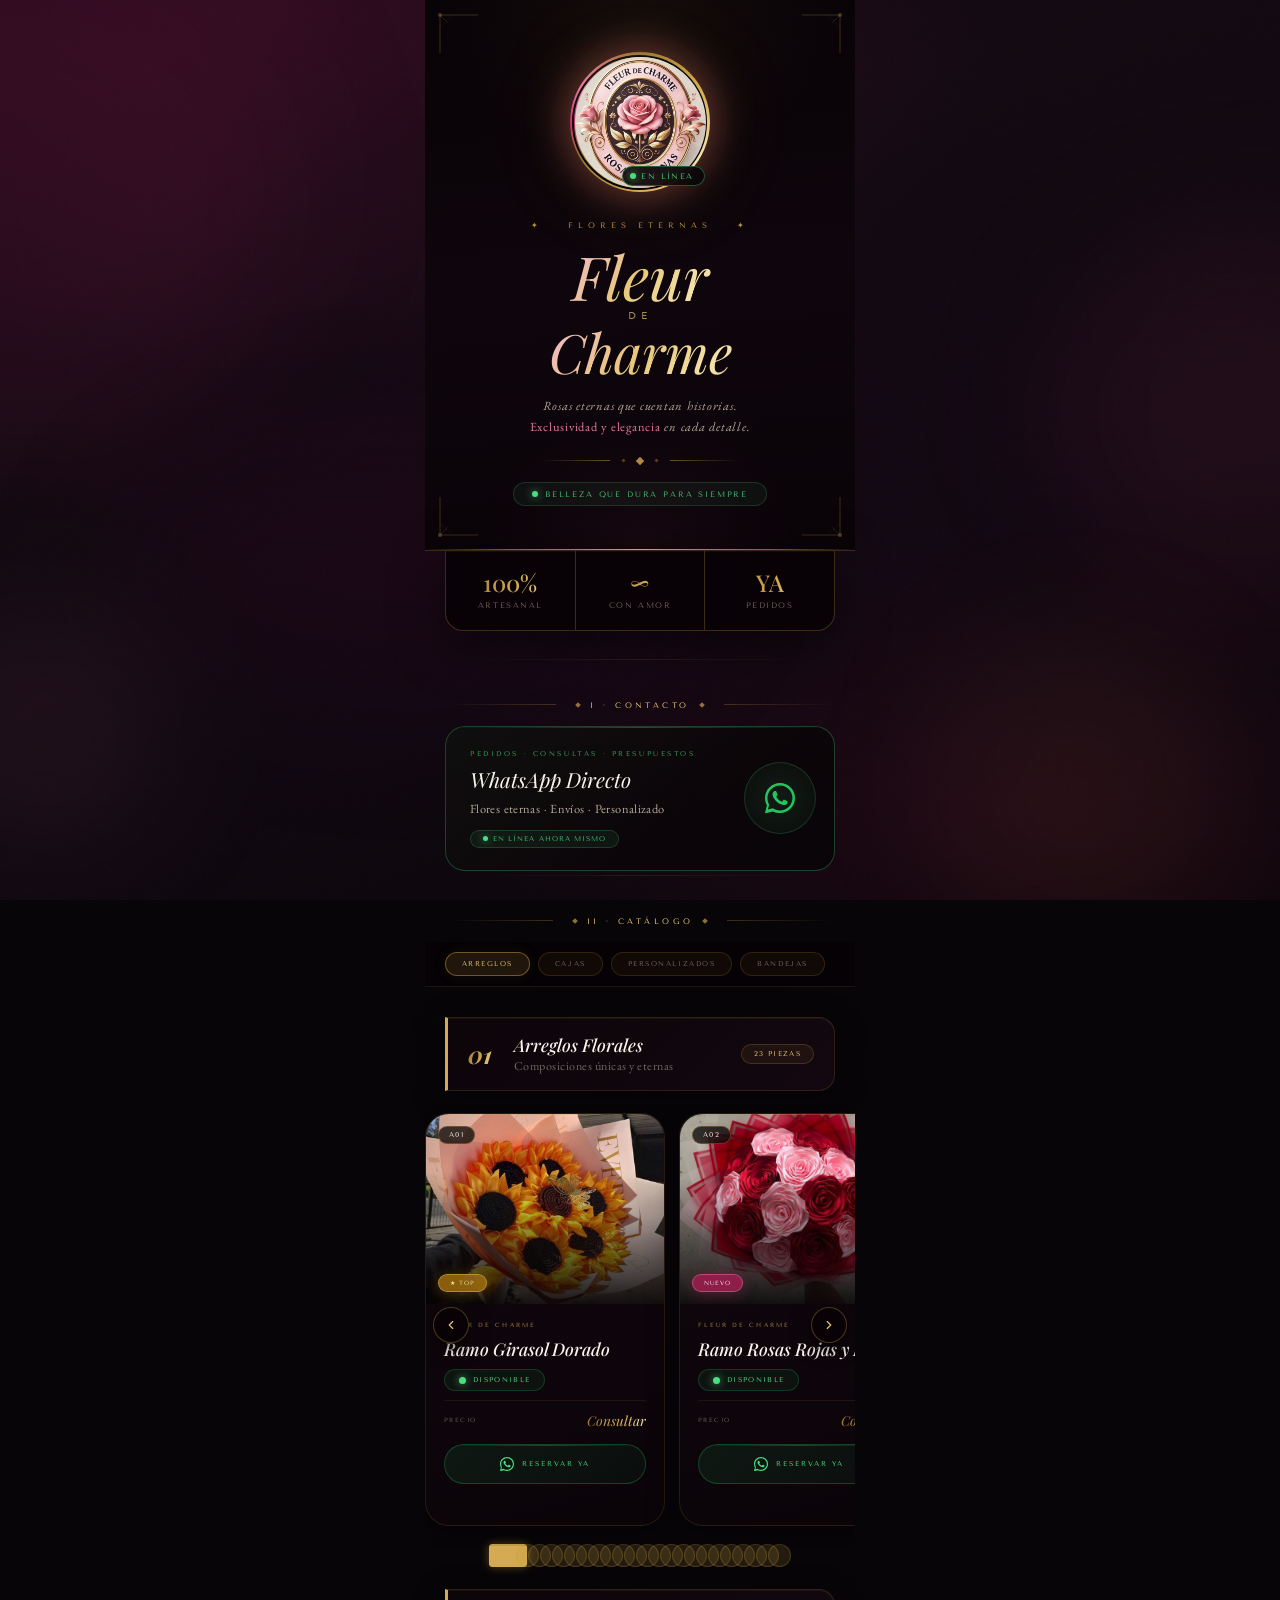
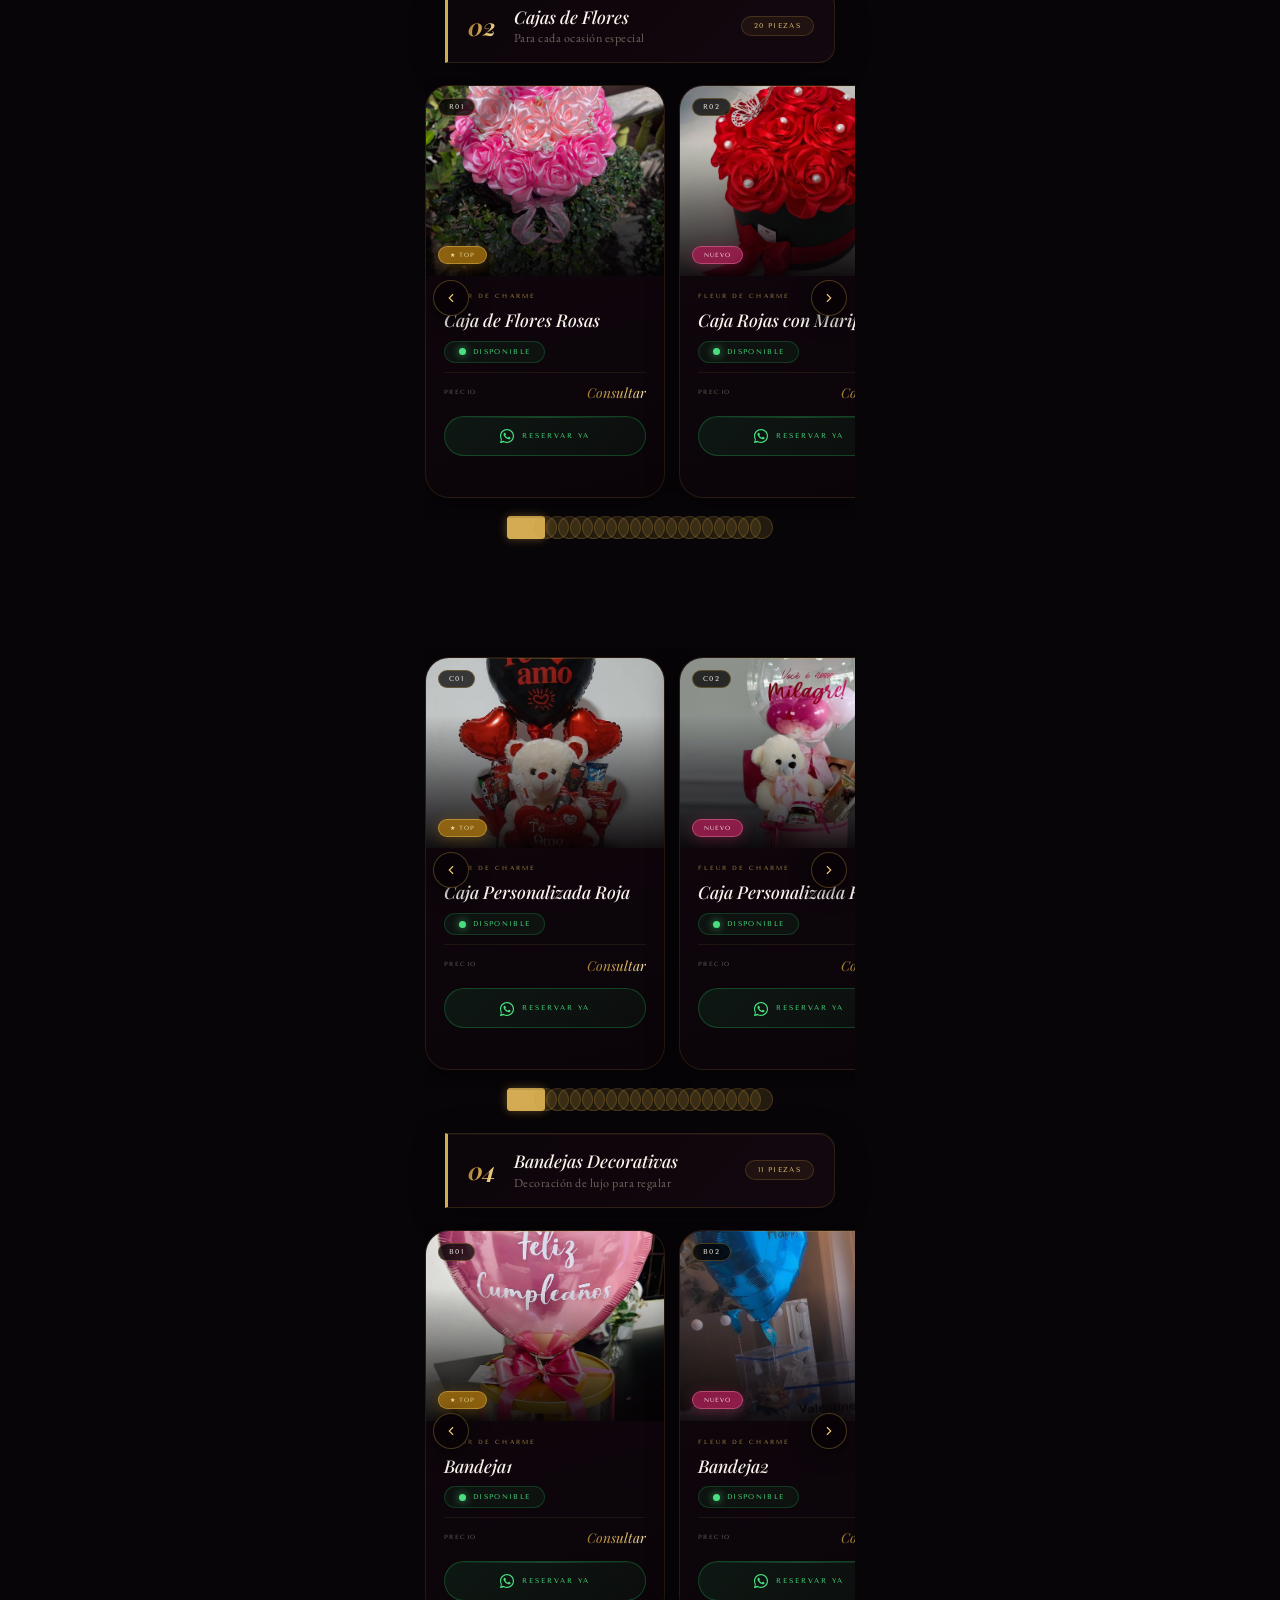
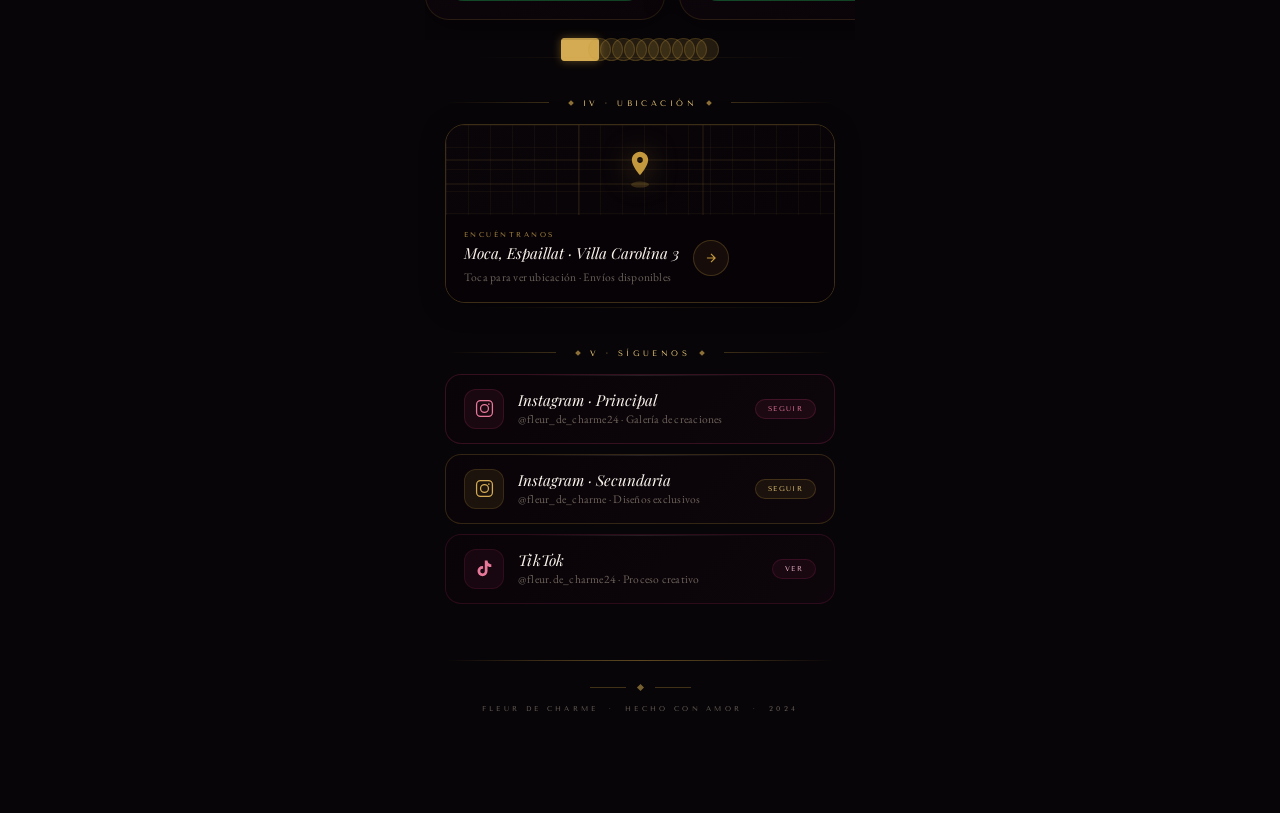
==== index.html @ 939eed81 "Update index.html" ====
<!DOCTYPE html>
<html lang="es">
<head>
<meta charset="UTF-8"/>
<meta name="viewport" content="width=device-width, initial-scale=1.0"/>
<title>Fleur de Charme · Flores Eternas</title>
<meta name="description" content="Flores eternas y preservadas artesanales. Arreglos, cajas, personalizados y bandejas de lujo. Pedidos por WhatsApp · Moca, República Dominicana."/>
<meta property="og:title" content="Fleur de Charme · Flores Eternas"/>
<meta property="og:description" content="Rosas eternas que cuentan historias. Exclusividad y elegancia en cada detalle."/>
<meta property="og:type" content="website"/>
<link href="https://fonts.googleapis.com/css2?family=Playfair+Display:ital,wght@0,400;0,500;0,700;0,900;1,400;1,700&family=Cormorant+Garamond:ital,wght@0,300;0,400;0,500;1,300;1,400&family=Tenor+Sans&family=EB+Garamond:ital,wght@0,400;0,500;1,400&display=swap" rel="stylesheet"/>
<style>
*,*::before,*::after{margin:0;padding:0;box-sizing:border-box}

:root{
  /* Refined luxury palette */
  --noir:       #080508;
  --noir-soft:  #0f0a0e;
  --noir-mid:   #170d15;
  --noir-light: #1e1019;

  --champagne:  #f5e6d0;
  --ivory:      #faf3ec;
  --cream:      #fff8f2;

  --rose-deep:  #8b1a4a;
  --rose-rich:  #b02060;
  --rose-mid:   #c8326e;
  --rose-soft:  #e8789a;
  --rose-pale:  #f2b8cc;
  --rose-blush: #fde8ef;

  --gold-dark:  #9a7630;
  --gold:       #c4993e;
  --gold-mid:   #d4ab52;
  --gold-light: #e8c878;
  --gold-pale:  #f5e2aa;

  /* Gradients */
  --foil: linear-gradient(125deg, #f2b8cc 0%, #e8c878 22%, #f5e2aa 38%, #e8789a 55%, #d4ab52 72%, #f2b8cc 100%);
  --foil-gold: linear-gradient(110deg, #9a7630 0%, #d4ab52 30%, #f5e2aa 50%, #d4ab52 70%, #9a7630 100%);
  --bg-main: radial-gradient(ellipse 100% 70% at 20% 0%, rgba(140,26,74,0.28) 0%, transparent 60%),
             radial-gradient(ellipse 80% 60% at 80% 90%, rgba(100,15,55,0.22) 0%, transparent 55%),
             radial-gradient(ellipse 60% 40% at 50% 50%, rgba(30,8,25,0.4) 0%, transparent 80%),
             linear-gradient(160deg, #0c0610 0%, #130a12 30%, #0f0810 65%, #080508 100%);

  --glass: rgba(12, 6, 10, 0.88);
  --glass-mid: rgba(18, 8, 15, 0.75);
  --glass-light: rgba(255,255,255,0.04);

  --border-rose: rgba(180, 50, 100, 0.20);
  --border-gold: rgba(196, 153, 62, 0.28);
  --border-dim:  rgba(255,255,255,0.06);

  --text-primary: #faf3ec;
  --text-secondary: rgba(245,230,208,0.72);
  --text-dim: rgba(245,230,208,0.42);
  --text-rose: #e8789a;
  --text-gold: #d4ab52;
}

html { scroll-behavior: smooth; height: 100%; background: #080508; }
body {
  background: var(--bg-main);
  background-color: #080508;
  background-attachment: fixed;
  font-family: 'Cormorant Garamond', 'Georgia', serif;
  color: var(--text-primary);
  min-height: 100vh;
  overflow-x: hidden;
  cursor: default;
}

/* ══════════════════════════════════════════
   ATMOSPHERIC BACKGROUND
══════════════════════════════════════════ */

/* Fine grain texture */
.grain {
  position: fixed; inset: 0; z-index: 1; pointer-events: none;
  background-image: url("data:image/svg+xml,%3Csvg viewBox='0 0 256 256' xmlns='http://www.w3.org/2000/svg'%3E%3Cfilter id='n'%3E%3CfeTurbulence type='fractalNoise' baseFrequency='0.9' numOctaves='4' stitchTiles='stitch'/%3E%3C/filter%3E%3Crect width='100%25' height='100%25' filter='url(%23n)'/%3E%3C/svg%3E");
  opacity: .022; mix-blend-mode: overlay;
}

/* Bokeh orbs */
.bokeh-field { position: fixed; inset: 0; z-index: 0; pointer-events: none; overflow: hidden; }
.orb {
  position: absolute; border-radius: 50%;
  filter: blur(70px);
  animation: orbDrift ease-in-out infinite alternate;
}
@keyframes orbDrift {
  from { transform: translate(0,0) scale(1); }
  to { transform: translate(var(--tx), var(--ty)) scale(var(--ts)); }
}

/* Rose petals */
.petal-field { position: fixed; inset: 0; z-index: 0; pointer-events: none; overflow: hidden; }
.petal {
  position: absolute;
  opacity: 0;
  animation: petalRise linear infinite;
}
@keyframes petalRise {
  0%   { opacity: 0; transform: translateY(105vh) rotate(0deg) scale(0.7); }
  8%   { opacity: 0.6; }
  90%  { opacity: 0.3; }
  100% { opacity: 0; transform: translateY(-15vh) rotate(540deg) scale(1.2); }
}

/* ══════════════════════════════════════════
   LAYOUT
══════════════════════════════════════════ */
.page {
  position: relative; z-index: 2;
  max-width: 430px; margin: 0 auto;
  display: flex; flex-direction: column; align-items: center;
  padding-bottom: 100px;
}

/* ══════════════════════════════════════════
   MASTHEAD — Atelier de Luxe
══════════════════════════════════════════ */
.masthead {
  width: 100%;
  background: linear-gradient(175deg,
    rgba(8,3,7,0.98) 0%,
    rgba(14,6,12,0.99) 50%,
    rgba(10,4,9,0.98) 100%);
  backdrop-filter: blur(30px);
  padding: 52px 28px 44px;
  display: flex; flex-direction: column; align-items: center;
  position: relative; overflow: hidden;
  border-bottom: 1px solid var(--border-gold);
}

/* Masthead ambient glow */
.masthead::before {
  content: ''; position: absolute; inset: 0;
  background: radial-gradient(ellipse 80% 50% at 50% 0%, rgba(196,153,62,0.06) 0%, transparent 60%),
              radial-gradient(ellipse 60% 40% at 50% 100%, rgba(180,50,100,0.08) 0%, transparent 60%);
  pointer-events: none;
}

/* Gold line bottom */
.masthead::after {
  content: ''; position: absolute; bottom: 0; left: 0; right: 0; height: 1px;
  background: linear-gradient(90deg, transparent 0%, var(--gold-dark) 20%, var(--gold-light) 50%, var(--gold-dark) 80%, transparent 100%);
}

/* Corner filigree */
.filigree { position: absolute; width: 44px; height: 44px; opacity: 0.55; }
.filigree svg { width: 100%; height: 100%; }
.fi-tl { top: 12px; left: 12px; }
.fi-tr { top: 12px; right: 12px; transform: scaleX(-1); }
.fi-bl { bottom: 12px; left: 12px; transform: scaleY(-1); }
.fi-br { bottom: 12px; right: 12px; transform: scale(-1,-1); }

/* Profile portrait */
.portrait-wrap {
  position: relative; margin-bottom: 28px;
  animation: riseUp 1.4s cubic-bezier(.16,1,.3,1) both;
}
.portrait-halo {
  position: absolute; top: 50%; left: 50%;
  transform: translate(-50%,-50%);
  width: 210px; height: 210px; border-radius: 50%;
  background: radial-gradient(circle, rgba(196,153,62,0.12) 0%, rgba(180,50,100,0.10) 40%, transparent 70%);
  animation: haloBreath 5s ease-in-out infinite;
  pointer-events: none;
}
@keyframes haloBreath {
  0%,100% { opacity: 0.6; transform: translate(-50%,-50%) scale(0.95); }
  50% { opacity: 1; transform: translate(-50%,-50%) scale(1.08); }
}

.portrait-ring {
  width: 140px; height: 140px; border-radius: 50%;
  padding: 2.5px;
  background: conic-gradient(
    #9a7630 0deg, #d4ab52 60deg, #f5e2aa 120deg,
    #d4ab52 180deg, #9a7630 240deg, #c8326e 270deg,
    #e8789a 300deg, #9a7630 360deg
  );
  animation: ringRotate 18s linear infinite;
  box-shadow: 0 0 50px rgba(196,153,62,0.30), 0 0 100px rgba(196,153,62,0.10), 0 0 30px rgba(180,50,100,0.20);
  position: relative;
}
@keyframes ringRotate { to { transform: rotate(360deg); } }

.portrait-img {
  width: 100%; height: 100%; border-radius: 50%;
  object-fit: cover; object-position: center;
  border: 2.5px solid #060305;
  display: block; position: relative; z-index: 2;
}
.portrait-ring::after {
  content: ''; position: absolute; inset: 3px; border-radius: 50%; z-index: 3;
  background: radial-gradient(circle at 28% 25%, rgba(255,255,255,0.10), transparent 55%);
  pointer-events: none;
}

/* Live badge */
.live-badge {
  position: absolute; bottom: 6px; right: 6px;
  display: flex; align-items: center; gap: 5px;
  background: rgba(8,5,7,0.90);
  border: 1px solid rgba(74,222,128,0.35);
  border-radius: 100px; padding: 4px 10px 4px 7px;
  backdrop-filter: blur(8px); z-index: 5;
}
.live-dot {
  width: 6px; height: 6px; border-radius: 50%;
  background: #4ade80;
  box-shadow: 0 0 8px rgba(74,222,128,0.9);
  animation: livePulse 2s ease-in-out infinite;
}
@keyframes livePulse {
  0%,100% { box-shadow: 0 0 0 0 rgba(74,222,128,0.7); }
  50% { box-shadow: 0 0 0 6px rgba(74,222,128,0); }
}
.live-text {
  font-family: 'Tenor Sans', sans-serif;
  font-size: 0.48rem; letter-spacing: 0.18em; text-transform: uppercase;
  color: rgba(74,222,128,0.9); font-weight: 400;
}

/* Brand typography */
.brand-block {
  text-align: center;
  animation: riseUp 1.4s 0.08s cubic-bezier(.16,1,.3,1) both;
}

.brand-eyebrow {
  font-family: 'Tenor Sans', sans-serif;
  font-size: 0.48rem; letter-spacing: 0.65em; text-transform: uppercase;
  color: var(--gold-mid); display: block; margin-bottom: 16px;
  opacity: 0.85;
}

.brand-name {
  font-family: 'Playfair Display', serif;
  font-weight: 400; font-style: italic;
  line-height: 1; display: flex; flex-direction: column; align-items: center; gap: 2px;
}
.brand-f {
  font-size: 3.8rem;
  background: var(--foil);
  -webkit-background-clip: text; -webkit-text-fill-color: transparent;
  background-clip: text; background-size: 250% 100%;
  animation: foilShift 5s ease-in-out infinite;
  padding: 0 6px; display: block;
}
@keyframes foilShift {
  0%,100% { background-position: 0% 50%; }
  50% { background-position: 100% 50%; }
}
.brand-de {
  font-family: 'Tenor Sans', sans-serif;
  font-size: 0.62rem; font-style: normal; letter-spacing: 0.55em;
  text-transform: uppercase; color: var(--gold-light);
  display: block; margin: 2px 0; opacity: 0.7;
}
.brand-c {
  font-size: 3.4rem;
  background: var(--foil);
  -webkit-background-clip: text; -webkit-text-fill-color: transparent;
  background-clip: text; background-size: 250% 100%;
  animation: foilShift 5s 0.6s ease-in-out infinite;
  padding: 0 6px; display: block;
}

.brand-tagline {
  font-family: 'EB Garamond', serif;
  font-size: 0.78rem; font-style: italic; letter-spacing: 0.06em;
  color: var(--text-secondary); margin-top: 16px; display: block;
  line-height: 1.7;
}
.brand-tagline em { color: var(--rose-soft); font-style: normal; }

/* Ornamental rule */
.orn-rule {
  display: flex; align-items: center; gap: 12px;
  width: 200px; margin: 20px auto 0;
  animation: riseUp 1.4s 0.15s cubic-bezier(.16,1,.3,1) both;
}
.orn-line { flex: 1; height: 1px; background: linear-gradient(90deg, transparent, rgba(196,153,62,0.5)); }
.orn-line.r { background: linear-gradient(270deg, transparent, rgba(196,153,62,0.5)); }
.orn-diamond {
  width: 6px; height: 6px;
  background: var(--gold-mid);
  transform: rotate(45deg); flex-shrink: 0; opacity: 0.8;
}
.orn-dot {
  width: 3px; height: 3px;
  background: var(--gold-dark);
  transform: rotate(45deg); flex-shrink: 0; opacity: 0.5;
}

/* Status pill */
.status-pill {
  display: flex; align-items: center; gap: 7px;
  margin-top: 18px;
  background: rgba(74,222,128,0.05);
  border: 1px solid rgba(74,222,128,0.18);
  border-radius: 100px; padding: 6px 18px;
  animation: riseUp 1.4s 0.22s cubic-bezier(.16,1,.3,1) both;
}
.s-dot { width: 6px; height: 6px; background: #4ade80; border-radius: 50%; box-shadow: 0 0 8px rgba(74,222,128,0.8); animation: livePulse 2s ease-in-out infinite; }
.s-txt {
  font-family: 'Tenor Sans', sans-serif;
  font-size: 0.52rem; letter-spacing: 0.22em; text-transform: uppercase;
  color: rgba(74,222,128,0.85); font-weight: 400;
}

/* ══════════════════════════════════════════
   STATS TRIPTYCH
══════════════════════════════════════════ */
.stats-bar {
  width: calc(100% - 40px);
  display: grid; grid-template-columns: 1fr 1px 1fr 1px 1fr;
  margin: 0 auto;
  background: rgba(8,3,7,0.95);
  backdrop-filter: blur(20px);
  border: 1px solid var(--border-gold); border-top: none;
  border-radius: 0 0 18px 18px;
  box-shadow: 0 12px 50px rgba(0,0,0,0.55), inset 0 1px 0 rgba(196,153,62,0.06);
  animation: riseUp 1.2s 0.28s cubic-bezier(.16,1,.3,1) both;
}
.stat-sep { background: var(--border-gold); }
.stat-cell { padding: 20px 8px; text-align: center; }
.stat-val {
  font-family: 'Playfair Display', serif;
  font-size: 1.45rem; font-weight: 500;
  background: var(--foil-gold);
  -webkit-background-clip: text; -webkit-text-fill-color: transparent;
  background-clip: text; background-size: 200%;
  animation: foilShift 6s ease-in-out infinite;
  display: block; line-height: 1;
}
.stat-lbl {
  font-family: 'Tenor Sans', sans-serif;
  font-size: 0.48rem; letter-spacing: 0.20em; text-transform: uppercase;
  color: var(--text-dim); display: block; margin-top: 6px;
}

/* ══════════════════════════════════════════
   SECTION HEADERS
══════════════════════════════════════════ */
.sec-header {
  display: flex; align-items: center; gap: 0;
  width: 100%; margin: 40px 0 16px; padding: 0 20px;
}
.sec-rule { flex: 1; height: 1px; background: linear-gradient(90deg, transparent, var(--border-gold)); }
.sec-rule.r { background: linear-gradient(270deg, transparent, var(--border-gold)); }
.sec-label {
  padding: 0 20px; display: flex; align-items: center; gap: 10px;
}
.sec-roman {
  font-family: 'Tenor Sans', sans-serif;
  font-size: 0.48rem; letter-spacing: 0.45em; text-transform: uppercase;
  color: var(--gold-light); white-space: nowrap;
}
.sec-gem { width: 4px; height: 4px; background: var(--gold-mid); transform: rotate(45deg); opacity: 0.65; }

/* ══════════════════════════════════════════
   WHATSAPP GRAND BUTTON
══════════════════════════════════════════ */
.wa-grand {
  margin: 0 20px; width: calc(100% - 40px);
  display: grid; grid-template-columns: 1fr auto;
  align-items: center;
  background: linear-gradient(140deg, rgba(14,7,11,0.94) 0%, rgba(10,5,8,0.97) 100%);
  border: 1px solid rgba(74,222,128,0.28);
  border-radius: 20px;
  text-decoration: none; color: inherit;
  position: relative; overflow: hidden;
  transition: transform 0.4s cubic-bezier(.16,1,.3,1), box-shadow 0.4s ease;
  cursor: pointer;
}
.wa-grand::before {
  content: ''; position: absolute; inset: 0; border-radius: 20px;
  background: linear-gradient(140deg, rgba(74,222,128,0.04) 0%, transparent 60%);
}
.wa-grand::after {
  content: ''; position: absolute; top: 0; left: 0; right: 0; height: 1px;
  background: linear-gradient(90deg, transparent, rgba(74,222,128,0.3), transparent);
}
.wa-grand:hover {
  transform: translateY(-4px);
  box-shadow: 0 24px 70px rgba(0,0,0,0.65), 0 0 0 1px rgba(74,222,128,0.45), 0 0 50px rgba(74,222,128,0.07);
}
.wa-grand:active { transform: translateY(-1px); }

.wa-text-block { padding: 22px 24px; }
.wa-eyebrow {
  font-family: 'Tenor Sans', sans-serif;
  font-size: 0.46rem; letter-spacing: 0.35em; text-transform: uppercase;
  color: rgba(74,222,128,0.7); display: block; margin-bottom: 7px;
}
.wa-headline {
  font-family: 'Playfair Display', serif;
  font-size: 1.3rem; font-weight: 400; font-style: italic;
  color: var(--ivory); display: block; margin-bottom: 5px;
}
.wa-copy {
  font-family: 'EB Garamond', serif;
  font-size: 0.78rem; color: var(--text-secondary); letter-spacing: 0.03em;
}
.wa-online {
  display: inline-flex; align-items: center; gap: 5px;
  margin-top: 12px;
  background: rgba(74,222,128,0.07);
  border: 1px solid rgba(74,222,128,0.20);
  border-radius: 100px; padding: 4px 12px;
}
.wa-online-txt {
  font-family: 'Tenor Sans', sans-serif;
  font-size: 0.44rem; letter-spacing: 0.15em; text-transform: uppercase;
  color: rgba(74,222,128,0.85);
}

.wa-icon-block {
  width: 72px; height: 72px; flex-shrink: 0;
  display: flex; align-items: center; justify-content: center;
  margin-right: 18px;
  background: radial-gradient(circle, rgba(74,222,128,0.10), rgba(34,197,94,0.04));
  border: 1px solid rgba(74,222,128,0.18);
  border-radius: 50%;
  transition: transform 0.35s ease;
}
.wa-grand:hover .wa-icon-block { transform: scale(1.08) rotate(-5deg); }
.wa-icon-block svg { width: 30px; height: 30px; }

/* ══════════════════════════════════════════
   CATALOG CAROUSELS — PREMIUM UPGRADE
══════════════════════════════════════════ */
.cat-group-header {
  display: flex; align-items: center; gap: 14px;
  width: calc(100% - 40px); margin: 30px 20px 14px;
  padding: 16px 20px;
  background: linear-gradient(135deg, rgba(12,5,10,0.97) 0%, rgba(20,8,16,0.94) 100%);
  backdrop-filter: blur(20px);
  border: 1px solid rgba(196,153,62,0.18);
  border-left: 3px solid var(--gold-mid);
  border-radius: 0 16px 16px 0;
  box-shadow: 0 8px 32px rgba(0,0,0,0.45), inset 0 1px 0 rgba(196,153,62,0.08);
}
.cat-group-num {
  font-family: 'Playfair Display', serif;
  font-size: 1.5rem; font-weight: 700; font-style: italic;
  background: var(--foil-gold);
  -webkit-background-clip: text; -webkit-text-fill-color: transparent;
  background-clip: text; background-size: 200%;
  animation: foilShift 6s ease-in-out infinite;
  line-height: 1; flex-shrink: 0; min-width: 32px;
}
.cat-group-info { flex: 1; display: flex; flex-direction: column; gap: 3px; }
.cat-group-title {
  font-family: 'Playfair Display', serif;
  font-size: 1.1rem; font-weight: 500; font-style: italic;
  color: var(--ivory); line-height: 1.2;
}
.cat-group-sub {
  font-family: 'EB Garamond', serif;
  font-size: 0.76rem; color: var(--text-dim); letter-spacing: 0.04em;
}
.cat-group-count {
  font-family: 'Tenor Sans', sans-serif; font-size: 0.42rem;
  letter-spacing: 0.20em; text-transform: uppercase;
  color: var(--gold-light);
  background: rgba(196,153,62,0.08);
  border: 1px solid rgba(196,153,62,0.22);
  padding: 5px 12px; border-radius: 100px; white-space: nowrap; flex-shrink: 0;
}

/* Carousel wrapper with arrow nav */
.cat-carousel-wrap { width: 100%; overflow: hidden; position: relative; }
.cat-arrow {
  position: absolute; top: 50%; transform: translateY(-50%);
  z-index: 10; width: 36px; height: 36px; border-radius: 50%;
  background: rgba(8,3,7,0.90); border: 1px solid rgba(196,153,62,0.35);
  display: flex; align-items: center; justify-content: center;
  cursor: pointer; transition: all 0.3s ease;
  box-shadow: 0 4px 20px rgba(0,0,0,0.7);
  backdrop-filter: blur(12px);
}
.cat-arrow:hover {
  background: rgba(196,153,62,0.18);
  border-color: rgba(196,153,62,0.70);
  box-shadow: 0 0 20px rgba(196,153,62,0.15);
}
.cat-arrow svg { width: 14px; height: 14px; stroke: var(--gold-light); }
.cat-arrow-l { left: 8px; }
.cat-arrow-r { right: 8px; }

.cat-track {
  display: flex; gap: 14px;
  padding: 8px 20px 20px;
  overflow-x: auto; scroll-snap-type: x mandatory;
  scrollbar-width: none; -webkit-overflow-scrolling: touch;
}
.cat-track::-webkit-scrollbar { display: none; }

/* ─── Premium Product Card ─── */
.cat-card {
  flex-shrink: 0; width: 240px;
  scroll-snap-align: start;
  border-radius: 24px; overflow: hidden;
  position: relative;
  background: linear-gradient(165deg, rgba(18,7,14,0.98) 0%, rgba(10,4,9,1) 100%);
  backdrop-filter: blur(28px);
  border: 1px solid rgba(196,153,62,0.14);
  display: flex; flex-direction: column;
  transition: transform 0.5s cubic-bezier(.16,1,.3,1), box-shadow 0.5s ease, border-color 0.4s ease;
  cursor: pointer;
  box-shadow: 0 6px 30px rgba(0,0,0,0.55), inset 0 1px 0 rgba(255,255,255,0.03);
}
.cat-card:hover {
  transform: translateY(-12px) scale(1.02);
  border-color: rgba(196,153,62,0.50);
  box-shadow: 0 40px 90px rgba(0,0,0,0.75), 0 0 0 1px rgba(196,153,62,0.40), 0 0 60px rgba(196,153,62,0.07);
}
/* Top shimmer line on card */
.cat-card::before {
  content: ''; position: absolute; top: 0; left: 15%; right: 15%; height: 1px;
  background: linear-gradient(90deg, transparent, rgba(196,153,62,0.35), transparent);
  z-index: 2;
}

.cat-img-wrap { position: relative; aspect-ratio: 4/3.2; overflow: hidden; background: #080307; }
.cat-img {
  width: 100%; height: 100%;
  background-size: cover; background-position: center;
  transition: transform 0.75s cubic-bezier(.16,1,.3,1);
}
.cat-card:hover .cat-img { transform: scale(1.10); }

/* Image overlay — richer gradient */
.cat-img-wrap::after {
  content: ''; position: absolute; inset: 0;
  background: linear-gradient(180deg, 
    transparent 30%, 
    rgba(5,2,4,0.50) 65%, 
    rgba(5,2,4,0.92) 100%);
  pointer-events: none;
}

.cat-num {
  position: absolute; top: 12px; left: 12px;
  font-family: 'Tenor Sans', sans-serif; font-size: 0.44rem;
  letter-spacing: 0.20em; color: var(--ivory);
  background: rgba(0,0,0,0.72); border: 1px solid rgba(196,153,62,0.35);
  padding: 4px 10px; border-radius: 100px; backdrop-filter: blur(10px); z-index: 2;
}

.cat-zoom {
  position: absolute; top: 12px; right: 12px;
  width: 32px; height: 32px; border-radius: 50%;
  background: rgba(0,0,0,0.60); border: 1px solid rgba(255,255,255,0.12);
  display: flex; align-items: center; justify-content: center;
  opacity: 0; transform: scale(0.75);
  transition: opacity 0.3s, transform 0.3s; backdrop-filter: blur(8px); z-index: 2;
}
.cat-card:hover .cat-zoom { opacity: 1; transform: scale(1); }
.cat-zoom svg { width: 14px; height: 14px; }

/* Premium badge — now at top left of body */
.cat-badge {
  position: absolute; bottom: 12px; left: 12px;
  font-family: 'Tenor Sans', sans-serif; font-size: 0.38rem;
  letter-spacing: 0.15em; text-transform: uppercase;
  padding: 4px 11px; border-radius: 100px; backdrop-filter: blur(10px); z-index: 3;
}
.cat-badge.top {
  background: rgba(160,110,15,0.85); border: 1px solid rgba(230,185,90,0.50);
  color: #f5e2aa; box-shadow: 0 2px 14px rgba(160,110,15,0.45);
}
.cat-badge.nuevo {
  background: rgba(160,30,80,0.85); border: 1px solid rgba(230,120,155,0.50);
  color: #fde8ef; box-shadow: 0 2px 14px rgba(160,30,80,0.45);
}

/* Card body */
.cat-body { padding: 16px 18px 18px; display: flex; flex-direction: column; gap: 9px; flex: 1; }
.cat-brand {
  font-family: 'Tenor Sans', sans-serif; font-size: 0.40rem;
  letter-spacing: 0.32em; text-transform: uppercase; color: var(--gold-mid); opacity: 0.80;
}
.cat-title {
  font-family: 'Playfair Display', serif;
  font-size: 1.1rem; font-weight: 500; font-style: italic;
  color: var(--ivory); line-height: 1.3;
}
.cat-desc {
  font-family: 'EB Garamond', serif;
  font-size: 0.80rem; color: var(--text-secondary); line-height: 1.65; flex: 1;
  display: none;
}

/* Availability badge */
.cat-avail {
  display: inline-flex; align-items: center; gap: 7px;
  padding: 6px 14px; border-radius: 100px;
  background: rgba(34,197,94,0.07);
  border: 1px solid rgba(34,197,94,0.22);
  width: fit-content;
}
.cat-avail-dot {
  width: 7px; height: 7px; border-radius: 50%;
  background: #4ade80;
  box-shadow: 0 0 8px rgba(74,222,128,0.8);
  animation: pulse-dot 2s ease-in-out infinite;
  flex-shrink: 0;
}
@keyframes pulse-dot {
  0%, 100% { opacity: 1; box-shadow: 0 0 8px rgba(74,222,128,0.8); }
  50%       { opacity: 0.6; box-shadow: 0 0 16px rgba(74,222,128,0.4); }
}
.cat-avail-txt {
  font-family: 'Tenor Sans', sans-serif;
  font-size: 0.42rem; letter-spacing: 0.20em; text-transform: uppercase;
  color: #4ade80;
}

/* Price row — new premium element */
.cat-price-row {
  display: flex; align-items: center; gap: 8px;
  padding: 10px 0 4px;
  border-top: 1px solid rgba(196,153,62,0.10);
}
.cat-price-label {
  font-family: 'Tenor Sans', sans-serif;
  font-size: 0.40rem; letter-spacing: 0.22em; text-transform: uppercase;
  color: var(--text-dim); flex: 1;
}
.cat-price-consult {
  font-family: 'Playfair Display', serif;
  font-size: 0.85rem; font-style: italic;
  background: var(--foil-gold);
  -webkit-background-clip: text; -webkit-text-fill-color: transparent;
  background-clip: text; background-size: 200%;
  animation: foilShift 5s ease-in-out infinite;
}

/* Reserve button — more premium */
.cat-reserve {
  display: flex; align-items: center; justify-content: center; gap: 8px;
  padding: 12px 0; border-radius: 100px;
  background: linear-gradient(135deg, rgba(34,197,94,0.10), rgba(34,197,94,0.05));
  border: 1px solid rgba(34,197,94,0.28);
  color: #4ade80;
  font-family: 'Tenor Sans', sans-serif; font-size: 0.44rem;
  letter-spacing: 0.28em; text-transform: uppercase;
  text-decoration: none; transition: all 0.35s ease; cursor: pointer; margin-top: 2px;
  position: relative; overflow: hidden;
}
.cat-reserve::before {
  content: ''; position: absolute; top: 0; left: 0; right: 0; height: 1px;
  background: linear-gradient(90deg, transparent, rgba(74,222,128,0.25), transparent);
}
.cat-reserve:hover {
  background: linear-gradient(135deg, rgba(34,197,94,0.22), rgba(34,197,94,0.12));
  border-color: rgba(34,197,94,0.60);
  box-shadow: 0 0 24px rgba(34,197,94,0.14), 0 4px 16px rgba(0,0,0,0.4);
  transform: translateY(-1px);
}
.cat-reserve svg { width: 14px; height: 14px; flex-shrink: 0; }

/* Dots */
.cat-dots {
  display: flex; gap: 5px; justify-content: center;
  margin-top: 6px; padding: 0 20px; flex-wrap: wrap;
}
.cat-dot {
  width: 5px; height: 5px; border-radius: 50%;
  background: rgba(196,153,62,0.15); border: 1px solid rgba(196,153,62,0.22);
  transition: all 0.35s ease; cursor: pointer; flex-shrink: 0;
  /* larger touch target */
  padding: 8px; margin: -8px;
  box-sizing: content-box;
}
.cat-dot.active {
  background: var(--gold-mid); border-color: var(--gold-mid);
  width: 20px; border-radius: 3px;
  box-shadow: 0 0 10px rgba(196,153,62,0.45);
}

/* ══════════════════════════════════════════
   SOCIAL BUTTONS — Refined capsule style
══════════════════════════════════════════ */
.social-list {
  display: flex; flex-direction: column; gap: 10px;
  margin: 0 20px; width: calc(100% - 40px);
}

.soc-btn {
  display: grid; grid-template-columns: auto 1fr auto;
  align-items: center; gap: 14px; padding: 14px 18px;
  border-radius: 16px;
  text-decoration: none; color: inherit; position: relative; overflow: hidden;
  transition: transform 0.35s cubic-bezier(.16,1,.3,1), box-shadow 0.35s ease;
  cursor: pointer;
  background: linear-gradient(135deg, rgba(10,4,8,0.92) 0%, rgba(14,6,11,0.88) 100%);
  backdrop-filter: blur(18px);
}
/* Top shimmer line */
.soc-btn::after {
  content: ''; position: absolute; top: 0; left: 20%; right: 20%; height: 1px;
  background: linear-gradient(90deg, transparent, rgba(255,255,255,0.10), transparent);
  transition: opacity 0.3s;
}
.soc-btn:hover { transform: translateX(5px) translateY(-2px); }
.soc-btn:active { transform: translateX(2px); }

/* Per-platform borders */
.soc-ig  { border: 1px solid rgba(180,50,100,0.25); }
.soc-ig:hover { box-shadow: 0 16px 55px rgba(0,0,0,0.65), 0 0 0 1px rgba(180,50,100,0.50), -5px 0 30px rgba(180,50,100,0.08); }
.soc-ig2 { border: 1px solid rgba(196,153,62,0.22); }
.soc-ig2:hover { box-shadow: 0 16px 55px rgba(0,0,0,0.65), 0 0 0 1px rgba(196,153,62,0.45), -5px 0 30px rgba(196,153,62,0.07); }
.soc-tk  { border: 1px solid rgba(160,40,90,0.22); }
.soc-tk:hover { box-shadow: 0 16px 55px rgba(0,0,0,0.65), 0 0 0 1px rgba(160,40,90,0.45), -5px 0 30px rgba(160,40,90,0.08); }

/* Left accent bar */
.soc-btn::before {
  content: ''; position: absolute; left: 0; top: 12px; bottom: 12px; width: 2px;
  border-radius: 0 2px 2px 0; transition: opacity 0.3s; opacity: 0;
}
.soc-btn:hover::before { opacity: 1; }
.soc-ig::before  { background: linear-gradient(180deg, #c8326e, #e8789a); }
.soc-ig2::before { background: linear-gradient(180deg, #c4993e, #e8c878); }
.soc-tk::before  { background: linear-gradient(180deg, #8b1a4a, #e8789a); }

.soc-icon {
  width: 40px; height: 40px; border-radius: 12px;
  display: flex; align-items: center; justify-content: center;
  background: rgba(255,255,255,0.05); border: 1px solid rgba(255,255,255,0.08);
  transition: transform 0.35s ease; flex-shrink: 0;
}
.soc-ig  .soc-icon { background: rgba(180,50,100,0.10); border-color: rgba(180,50,100,0.20); }
.soc-ig2 .soc-icon { background: rgba(196,153,62,0.10); border-color: rgba(196,153,62,0.18); }
.soc-tk  .soc-icon { background: rgba(160,40,90,0.10); border-color: rgba(160,40,90,0.18); }
.soc-btn:hover .soc-icon { transform: scale(1.08) rotate(-6deg); }
.soc-icon svg { width: 19px; height: 19px; }

.soc-info { overflow: hidden; }
.soc-name {
  font-family: 'Playfair Display', serif;
  font-size: 0.95rem; font-weight: 400; font-style: italic;
  color: var(--ivory); display: block; line-height: 1.2;
}
.soc-handle {
  font-family: 'EB Garamond', serif;
  font-size: 0.72rem; color: var(--text-dim); display: block; margin-top: 2px; letter-spacing: 0.02em;
}

.soc-pill {
  font-family: 'Tenor Sans', sans-serif; font-size: 0.42rem;
  letter-spacing: 0.20em; text-transform: uppercase;
  padding: 5px 12px; border-radius: 100px; white-space: nowrap; flex-shrink: 0;
  transition: transform 0.3s ease;
}
.soc-btn:hover .soc-pill { transform: translateX(-2px); }
.soc-ig  .soc-pill { color: var(--rose-soft); background: rgba(180,50,100,0.10); border: 1px solid rgba(180,50,100,0.24); }
.soc-ig2 .soc-pill { color: var(--gold-light); background: rgba(196,153,62,0.09); border: 1px solid rgba(196,153,62,0.23); }
.soc-tk  .soc-pill { color: var(--rose-pale); background: rgba(160,40,90,0.10); border: 1px solid rgba(160,40,90,0.22); }

/* ══════════════════════════════════════════
   LOCATION CARD
══════════════════════════════════════════ */
.loc-wrap { width: calc(100% - 40px); margin: 0 20px; }
.loc-card {
  display: flex; flex-direction: column;
  border-radius: 20px; overflow: hidden;
  text-decoration: none; color: inherit;
  border: 1px solid var(--border-gold);
  transition: transform 0.4s cubic-bezier(.16,1,.3,1), box-shadow 0.4s ease;
  cursor: pointer; backdrop-filter: blur(14px);
  box-shadow: 0 4px 24px rgba(0,0,0,0.40);
}
.loc-card:hover {
  transform: translateY(-4px);
  box-shadow: 0 20px 60px rgba(0,0,0,0.70), 0 0 0 1px rgba(196,153,62,0.40);
}

.loc-map-area {
  height: 90px;
  background: linear-gradient(145deg, rgba(10,5,9,0.97), rgba(7,3,7,0.99));
  position: relative; overflow: hidden;
}
.loc-grid {
  position: absolute; inset: 0;
  background-image:
    linear-gradient(rgba(196,153,62,0.055) 1px, transparent 1px),
    linear-gradient(90deg, rgba(196,153,62,0.055) 1px, transparent 1px);
  background-size: 22px 22px;
}
.loc-road { position: absolute; background: rgba(196,153,62,0.08); }
.loc-road-h { left: 0; right: 0; height: 2px; }
.loc-road-v { top: 0; bottom: 0; width: 2px; }
.loc-pin { position: absolute; top: 50%; left: 50%; transform: translate(-50%,-62%); }
.loc-pin-icon {
  position: relative; z-index: 2;
  filter: drop-shadow(0 4px 14px rgba(196,153,62,0.50));
  animation: pinBounce 3s ease-in-out infinite;
}
.loc-pin-icon svg { width: 28px; height: 28px; }
@keyframes pinBounce { 0%,100% { transform: translateY(0); } 50% { transform: translateY(-6px); } }
.loc-pin-shadow {
  position: absolute; bottom: -5px; left: 50%; transform: translateX(-50%);
  width: 18px; height: 6px; border-radius: 50%;
  background: rgba(196,153,62,0.22);
  animation: pinShadow 3s ease-in-out infinite;
}
@keyframes pinShadow { 0%,100% { transform: translateX(-50%) scale(1); opacity: 0.5; } 50% { transform: translateX(-50%) scale(0.65); opacity: 0.2; } }

.loc-info {
  display: flex; align-items: center; gap: 14px; padding: 16px 18px;
  background: rgba(8,3,7,0.96);
}
.loc-eyebrow {
  font-family: 'Tenor Sans', sans-serif; font-size: 0.44rem;
  letter-spacing: 0.35em; text-transform: uppercase; color: var(--gold-mid);
  display: block; margin-bottom: 4px; opacity: 0.85;
}
.loc-address {
  font-family: 'Playfair Display', serif;
  font-size: 0.95rem; font-weight: 400; font-style: italic;
  color: var(--ivory); display: block; margin-bottom: 3px;
}
.loc-sub {
  font-family: 'EB Garamond', serif;
  font-size: 0.72rem; color: var(--text-dim); letter-spacing: 0.02em;
}
.loc-arr {
  width: 36px; height: 36px; border-radius: 50%; flex-shrink: 0;
  background: rgba(196,153,62,0.08); border: 1px solid rgba(196,153,62,0.25);
  display: flex; align-items: center; justify-content: center;
  transition: background 0.3s, transform 0.3s;
}
.loc-card:hover .loc-arr { background: rgba(196,153,62,0.18); transform: translateX(3px); }
.loc-arr svg { width: 14px; height: 14px; }

/* ══════════════════════════════════════════
   LIGHTBOX — PREMIUM UPGRADE
══════════════════════════════════════════ */
.lightbox {
  position: fixed; inset: 0; z-index: 999;
  background: rgba(4,1,3,0.97); backdrop-filter: blur(32px);
  display: flex; align-items: center; justify-content: center;
  opacity: 0; pointer-events: none; transition: opacity 0.4s ease;
  padding: 20px; flex-direction: column; gap: 18px;
}
.lightbox.open { opacity: 1; pointer-events: all; }

/* Image container */
.lb-img-container {
  position: relative; display: flex; align-items: center; justify-content: center;
  width: 100%; max-width: 420px;
}
.lightbox img {
  max-width: 100%; max-height: 60vh; border-radius: 20px;
  border: 1px solid rgba(196,153,62,0.30);
  box-shadow: 0 0 120px rgba(0,0,0,0.95), 0 0 60px rgba(196,153,62,0.05);
  transform: scale(0.88); transition: transform 0.45s cubic-bezier(.16,1,.3,1);
  object-fit: contain;
}
.lightbox.open img { transform: scale(1); }

/* Lightbox nav arrows */
.lb-arrow {
  position: absolute; top: 50%; transform: translateY(-50%);
  width: 40px; height: 40px; border-radius: 50%;
  background: rgba(8,3,7,0.88); border: 1px solid rgba(196,153,62,0.35);
  display: flex; align-items: center; justify-content: center;
  cursor: pointer; transition: all 0.3s ease;
  box-shadow: 0 4px 24px rgba(0,0,0,0.8);
  backdrop-filter: blur(12px); z-index: 5;
}
.lb-arrow:hover {
  background: rgba(196,153,62,0.18);
  border-color: rgba(196,153,62,0.75);
  box-shadow: 0 0 24px rgba(196,153,62,0.18);
}
.lb-arrow svg { width: 14px; height: 14px; stroke: var(--gold-light); }
.lb-arr-l { left: -18px; }
.lb-arr-r { right: -18px; }

.lb-close {
  position: absolute; top: 20px; right: 20px;
  width: 40px; height: 40px; border-radius: 50%;
  background: rgba(255,255,255,0.05); border: 1px solid rgba(255,255,255,0.12);
  display: flex; align-items: center; justify-content: center;
  cursor: pointer; transition: all 0.25s ease;
  backdrop-filter: blur(8px);
}
.lb-close:hover { background: rgba(255,255,255,0.13); transform: rotate(90deg); }
.lb-close svg { width: 15px; height: 15px; }

/* Counter */
.lb-counter {
  font-family: 'Tenor Sans', sans-serif; font-size: 0.44rem;
  letter-spacing: 0.28em; color: var(--text-dim); text-transform: uppercase;
}

.lb-info { text-align: center; max-width: 340px; }
.lb-title {
  font-family: 'Playfair Display', serif;
  font-size: 1.15rem; font-style: italic; color: var(--ivory);
  display: block; margin-bottom: 6px; line-height: 1.3;
}
.lb-desc { 
  font-family: 'EB Garamond', serif; font-size: 0.82rem; 
  color: var(--text-secondary); line-height: 1.6;
}
.lb-reserve {
  display: inline-flex; align-items: center; gap: 8px;
  padding: 13px 32px; border-radius: 100px;
  background: linear-gradient(135deg, rgba(34,197,94,0.12), rgba(34,197,94,0.06));
  border: 1px solid rgba(34,197,94,0.30); color: #4ade80;
  font-family: 'Tenor Sans', sans-serif; font-size: 0.48rem;
  letter-spacing: 0.28em; text-transform: uppercase; text-decoration: none;
  transition: all 0.35s ease; margin-top: 6px; position: relative; overflow: hidden;
}
.lb-reserve::before {
  content: ''; position: absolute; top: 0; left: 0; right: 0; height: 1px;
  background: linear-gradient(90deg, transparent, rgba(74,222,128,0.28), transparent);
}
.lb-reserve:hover {
  background: linear-gradient(135deg, rgba(34,197,94,0.22), rgba(34,197,94,0.12));
  border-color: rgba(34,197,94,0.65);
  box-shadow: 0 0 28px rgba(34,197,94,0.15);
  transform: translateY(-1px);
}
.lb-reserve svg { width: 15px; height: 15px; flex-shrink: 0; }

/* ══════════════════════════════════════════
   FOOTER COLOPHON
══════════════════════════════════════════ */
.colophon {
  margin-top: 56px; text-align: center;
  padding: 0 20px; width: 100%;
}
.col-rule {
  width: 100%; height: 1px;
  background: linear-gradient(90deg, transparent 0%, var(--border-gold) 25%, rgba(196,153,62,0.45) 50%, var(--border-gold) 75%, transparent 100%);
  margin-bottom: 24px;
}
.col-ornament {
  display: flex; justify-content: center; align-items: center; gap: 12px; margin-bottom: 14px;
}
.col-orn-line { width: 36px; height: 1px; background: rgba(196,153,62,0.30); }
.col-orn-gem { width: 5px; height: 5px; background: var(--gold-mid); transform: rotate(45deg); opacity: 0.55; }
.col-text {
  font-family: 'Tenor Sans', sans-serif; font-size: 0.46rem;
  letter-spacing: 0.45em; text-transform: uppercase;
  color: var(--text-dim); font-weight: 400;
}

/* ══════════════════════════════════════════
   ENTRANCE ANIMATIONS
══════════════════════════════════════════ */
@keyframes riseUp {
  from { opacity: 0; transform: translateY(28px); }
  to   { opacity: 1; transform: translateY(0); }
}
@keyframes fadeIn {
  from { opacity: 0; } to { opacity: 1; }
}

.sec-header  { animation: riseUp 0.9s cubic-bezier(.16,1,.3,1) both; }
.sec-header.s1 { animation-delay: 0.28s; }
.sec-header.s2 { animation-delay: 0.36s; }
.sec-header.s3 { animation-delay: 0.44s; }
.sec-header.s4 { animation-delay: 0.52s; }
.sec-header.s5 { animation-delay: 0.58s; }
.wa-grand    { animation: riseUp 0.9s 0.32s cubic-bezier(.16,1,.3,1) both; }
.cat-carousel-wrap { animation: riseUp 0.9s 0.40s cubic-bezier(.16,1,.3,1) both; }
.social-list { animation: riseUp 0.9s 0.48s cubic-bezier(.16,1,.3,1) both; }
.loc-wrap    { animation: riseUp 0.9s 0.50s cubic-bezier(.16,1,.3,1) both; }



/* ══════════════════════════════════════════
   STICKY CATEGORY NAV
══════════════════════════════════════════ */
.cat-nav {
  position: sticky; top: 0; z-index: 50;
  width: 100%; padding: 10px 20px;
  background: rgba(6,2,5,0.96); backdrop-filter: blur(24px);
  border-bottom: 1px solid rgba(196,153,62,0.12);
  display: flex; gap: 8px; overflow-x: auto;
  scrollbar-width: none;
}
.cat-nav::-webkit-scrollbar { display: none; }
.cat-nav-btn {
  flex-shrink: 0;
  font-family: 'Tenor Sans', sans-serif; font-size: 0.44rem;
  letter-spacing: 0.22em; text-transform: uppercase;
  padding: 7px 16px; border-radius: 100px;
  background: rgba(196,153,62,0.06);
  border: 1px solid rgba(196,153,62,0.18);
  color: var(--text-dim); cursor: pointer;
  transition: all 0.3s ease; white-space: nowrap;
}
.cat-nav-btn:hover, .cat-nav-btn.active {
  background: rgba(196,153,62,0.14);
  border-color: rgba(196,153,62,0.50);
  color: var(--gold-light);
  box-shadow: 0 0 16px rgba(196,153,62,0.08);
}

/* ══════════════════════════════════════════
   SCROLLBAR
══════════════════════════════════════════ */
::-webkit-scrollbar { width: 3px; }
::-webkit-scrollbar-track { background: var(--noir); }
::-webkit-scrollbar-thumb { background: rgba(196,153,62,0.30); border-radius: 2px; }

/* Separator */
.sep-line {
  width: calc(100% - 80px); height: 1px; margin: 4px 40px 0;
  background: linear-gradient(90deg, transparent, rgba(196,153,62,0.20), transparent);
  opacity: 0.6;
}
</style>
</head>
<body>


<div class="bokeh-field">
  <div class="orb" style="width:520px;height:520px;top:-8%;left:-18%;background:rgba(140,26,74,0.16);--tx:25px;--ty:35px;--ts:1.08;animation-duration:10s"></div>
  <div class="orb" style="width:380px;height:380px;top:25%;right:-12%;background:rgba(180,50,100,0.10);--tx:-18px;--ty:22px;--ts:0.94;animation-duration:12s"></div>
  <div class="orb" style="width:600px;height:280px;top:48%;left:8%;background:rgba(100,10,55,0.09);--tx:12px;--ty:-25px;--ts:1.04;animation-duration:15s"></div>
  <div class="orb" style="width:300px;height:300px;bottom:-4%;right:4%;background:rgba(196,153,62,0.06);--tx:-20px;--ty:-18px;--ts:1.06;animation-duration:11s"></div>
  <div class="orb" style="width:240px;height:240px;top:68%;left:-6%;background:rgba(230,120,155,0.08);--tx:16px;--ty:12px;--ts:0.91;animation-duration:14s"></div>
</div>

<!-- Rose petals -->
<div class="petal-field" id="petal-field"></div>

<!-- Grain overlay -->
<div class="grain"></div>

<div class="page">

  <!-- ═══ MASTHEAD ═══ -->
  <div class="masthead">

    <!-- Corner filigrees -->
    <div class="filigree fi-tl">
      <svg viewBox="0 0 44 44" fill="none">
        <path d="M3 41 L3 3 L41 3" stroke="rgba(196,153,62,0.50)" stroke-width="1" fill="none"/>
        <path d="M3 3 L11 11" stroke="rgba(196,153,62,0.25)" stroke-width="1"/>
        <circle cx="3" cy="3" r="2" fill="rgba(196,153,62,0.65)"/>
        <path d="M3 15 L9 9 L15 3" stroke="rgba(196,153,62,0.15)" stroke-width="0.8" fill="none"/>
      </svg>
    </div>
    <div class="filigree fi-tr">
      <svg viewBox="0 0 44 44" fill="none">
        <path d="M3 41 L3 3 L41 3" stroke="rgba(196,153,62,0.50)" stroke-width="1" fill="none"/>
        <path d="M3 3 L11 11" stroke="rgba(196,153,62,0.25)" stroke-width="1"/>
        <circle cx="3" cy="3" r="2" fill="rgba(196,153,62,0.65)"/>
        <path d="M3 15 L9 9 L15 3" stroke="rgba(196,153,62,0.15)" stroke-width="0.8" fill="none"/>
      </svg>
    </div>
    <div class="filigree fi-bl">
      <svg viewBox="0 0 44 44" fill="none">
        <path d="M3 41 L3 3 L41 3" stroke="rgba(196,153,62,0.50)" stroke-width="1" fill="none"/>
        <path d="M3 3 L11 11" stroke="rgba(196,153,62,0.25)" stroke-width="1"/>
        <circle cx="3" cy="3" r="2" fill="rgba(196,153,62,0.65)"/>
        <path d="M3 15 L9 9 L15 3" stroke="rgba(196,153,62,0.15)" stroke-width="0.8" fill="none"/>
      </svg>
    </div>
    <div class="filigree fi-br">
      <svg viewBox="0 0 44 44" fill="none">
        <path d="M3 41 L3 3 L41 3" stroke="rgba(196,153,62,0.50)" stroke-width="1" fill="none"/>
        <path d="M3 3 L11 11" stroke="rgba(196,153,62,0.25)" stroke-width="1"/>
        <circle cx="3" cy="3" r="2" fill="rgba(196,153,62,0.65)"/>
        <path d="M3 15 L9 9 L15 3" stroke="rgba(196,153,62,0.15)" stroke-width="0.8" fill="none"/>
      </svg>
    </div>

    <!-- Portrait -->
    <div class="portrait-wrap">
      <div class="portrait-halo"></div>
      <div class="portrait-ring">
        <img class="portrait-img" src="logo1.jpg" alt="Fleur de Charme"
          onerror="this.style.display='none';this.parentElement.style.background='conic-gradient(#9a7630 0deg,#d4ab52 60deg,#f5e2aa 120deg,#d4ab52 180deg,#9a7630 240deg,#c8326e 270deg,#e8789a 300deg,#9a7630 360deg)'"/>
      </div>
      <div class="live-badge">
        <div class="live-dot"></div>
        <span class="live-text">En línea</span>
      </div>
    </div>

    <!-- Brand -->
    <div class="brand-block">
      <span class="brand-eyebrow">✦ &ensp; Flores Eternas &ensp; ✦</span>
      <h1 class="brand-name">
        <span class="brand-f">Fleur</span>
        <span class="brand-de">de</span>
        <span class="brand-c">Charme</span>
      </h1>
      <p class="brand-tagline">
        Rosas eternas que cuentan historias.<br>
        <em>Exclusividad y elegancia</em> en cada detalle.
      </p>
    </div>

    <div class="orn-rule">
      <div class="orn-line"></div>
      <div class="orn-dot"></div>
      <div class="orn-diamond"></div>
      <div class="orn-dot"></div>
      <div class="orn-line r"></div>
    </div>

    <div class="status-pill">
      <span class="s-dot"></span>
      <span class="s-txt">Belleza que dura para siempre</span>
    </div>

  </div>

  <!-- ═══ STATS ═══ -->
  <div class="stats-bar">
    <div class="stat-cell">
      <span class="stat-val">100%</span>
      <span class="stat-lbl">Artesanal</span>
    </div>
    <div class="stat-sep"></div>
    <div class="stat-cell">
      <span class="stat-val">∞</span>
      <span class="stat-lbl">Con Amor</span>
    </div>
    <div class="stat-sep"></div>
    <div class="stat-cell">
      <span class="stat-val">YA</span>
      <span class="stat-lbl">Pedidos</span>
    </div>
  </div>

  <!-- ═══ CONTACT ═══ -->
  <div class="sep-line" style="margin-top:28px"></div>
  <div class="sec-header s1">
    <div class="sec-rule"></div>
    <div class="sec-label">
      <div class="sec-gem"></div>
      <span class="sec-roman">I · Contacto</span>
      <div class="sec-gem"></div>
    </div>
    <div class="sec-rule r"></div>
  </div>

  <a href="https://wa.link/3pzjqe" class="wa-grand" target="_blank">
    <div class="wa-text-block">
      <span class="wa-eyebrow">Pedidos · Consultas · Presupuestos</span>
      <span class="wa-headline">WhatsApp Directo</span>
      <span class="wa-copy">Flores eternas · Envíos · Personalizado</span>
      <div class="wa-online">
        <span class="s-dot" style="width:5px;height:5px;flex-shrink:0"></span>
        <span class="wa-online-txt">En línea ahora mismo</span>
      </div>
    </div>
    <div class="wa-icon-block">
      <svg viewBox="0 0 24 24" fill="#22c55e">
        <path d="M17.472 14.382c-.297-.149-1.758-.867-2.03-.967-.273-.099-.471-.148-.67.15-.197.297-.767.966-.94 1.164-.173.199-.347.223-.644.075-.297-.15-1.255-.463-2.39-1.475-.883-.788-1.48-1.761-1.653-2.059-.173-.297-.018-.458.13-.606.134-.133.298-.347.446-.52.149-.174.198-.298.298-.497.099-.198.05-.371-.025-.52-.075-.149-.669-1.612-.916-2.207-.242-.579-.487-.5-.669-.51-.173-.008-.371-.01-.57-.01-.198 0-.52.074-.792.372-.272.297-1.04 1.016-1.04 2.479 0 1.462 1.065 2.875 1.213 3.074.149.198 2.096 3.2 5.077 4.487.709.306 1.262.489 1.694.625.712.227 1.36.195 1.871.118.571-.085 1.758-.719 2.006-1.413.248-.694.248-1.289.173-1.413-.074-.124-.272-.198-.57-.347z"/>
        <path d="M12 0C5.373 0 0 5.373 0 12c0 2.127.558 4.126 1.533 5.859L.057 23.57a.5.5 0 0 0 .614.614l5.684-1.476A11.94 11.94 0 0 0 12 24c6.627 0 12-5.373 12-12S18.627 0 12 0zm0 22c-1.98 0-3.842-.582-5.408-1.585l-.374-.232-3.882 1.009 1.01-3.867-.243-.385A9.96 9.96 0 0 1 2 12C2 6.477 6.477 2 12 2s10 4.477 10 10-4.477 10-10 10z"/>
      </svg>
    </div>
  </a>

  <!-- ═══ CATALOG ═══ -->
  <div class="sep-line"></div>
  <div class="sec-header s2">
    <div class="sec-rule"></div>
    <div class="sec-label">
      <div class="sec-gem"></div>
      <span class="sec-roman">II · Catálogo</span>
      <div class="sec-gem"></div>
    </div>
    <div class="sec-rule r"></div>
  </div>

  <!-- Sticky category nav -->
  <nav class="cat-nav">
    <button class="cat-nav-btn active" onclick="scrollToCat('track1',this)">Arreglos</button>
    <button class="cat-nav-btn" onclick="scrollToCat('track2',this)">Cajas</button>
    <button class="cat-nav-btn" onclick="scrollToCat('track3',this)">Personalizados</button>
    <button class="cat-nav-btn" onclick="scrollToCat('track4',this)">Bandejas</button>
  </nav>

  <!-- GROUP 1: Arreglos -->
  <div class="cat-group-header">
    <span class="cat-group-num">01</span>
    <div class="cat-group-info">
      <span class="cat-group-title">Arreglos Florales</span>
      <span class="cat-group-sub">Composiciones únicas y eternas</span>
    </div>
    <span class="cat-group-count">23 piezas</span>
  </div>
  <div class="cat-carousel-wrap">
    <div class="cat-track" id="track1"></div>
  </div>
  <div class="cat-dots" id="dots1"></div>

  <!-- GROUP 2: Cajas -->
  <div class="cat-group-header">
    <span class="cat-group-num">02</span>
    <div class="cat-group-info">
      <span class="cat-group-title">Cajas de Flores</span>
      <span class="cat-group-sub">Para cada ocasión especial</span>
    </div>
    <span class="cat-group-count">20 piezas</span>
  </div>
  <div class="cat-carousel-wrap">
    <div class="cat-track" id="track2"></div>
  </div>
  <div class="cat-dots" id="dots2"></div>

  <!-- GROUP 3: Personalizados -->
  <div class="cat-group-header">
    <span class="cat-group-num">03</span>
    <div class="cat-group-info">
      <span class="cat-group-title">Personalizados</span>
      <span class="cat-group-sub">El regalo perfecto, bien envuelto</span>
    </div>
    <span class="cat-group-count">20 piezas</span>
  </div>
  <div class="cat-carousel-wrap">
    <div class="cat-track" id="track3"></div>
  </div>
  <div class="cat-dots" id="dots3"></div>

  <!-- GROUP 4: Bandejas -->
  <div class="cat-group-header">
    <span class="cat-group-num">04</span>
    <div class="cat-group-info">
      <span class="cat-group-title">Bandejas Decorativas</span>
      <span class="cat-group-sub">Decoración de lujo para regalar</span>
    </div>
    <span class="cat-group-count">11 piezas</span>
  </div>
  <div class="cat-carousel-wrap">
    <div class="cat-track" id="track4"></div>
  </div>
  <div class="cat-dots" id="dots4"></div>

  <!-- Lightbox -->
  <div class="lightbox" id="lightbox">
    <div class="lb-close" onclick="closeLight()">
      <svg viewBox="0 0 24 24" fill="none" stroke="white" stroke-width="2"><path d="M18 6 6 18M6 6l12 12"/></svg>
    </div>
    <span class="lb-counter" id="lbCounter"></span>
    <div class="lb-img-container">
      <div class="lb-arrow lb-arr-l" id="lbPrev" onclick="lbNav(-1)">
        <svg viewBox="0 0 24 24" fill="none" stroke-width="2" stroke-linecap="round"><path d="M15 18l-6-6 6-6"/></svg>
      </div>
      <img id="lbImg" src="" alt=""/>
      <div class="lb-arrow lb-arr-r" id="lbNext" onclick="lbNav(1)">
        <svg viewBox="0 0 24 24" fill="none" stroke-width="2" stroke-linecap="round"><path d="M9 18l6-6-6-6"/></svg>
      </div>
    </div>
    <div class="lb-info">
      <span class="lb-title" id="lbTitle"></span>
      <span class="lb-desc" id="lbDesc"></span>
    </div>
    <a class="lb-reserve" id="lbReserve" href="https://wa.link/3pzjqe" target="_blank">
      <svg viewBox="0 0 24 24" fill="#4ade80"><path d="M17.472 14.382c-.297-.149-1.758-.867-2.03-.967-.273-.099-.471-.148-.67.15-.197.297-.767.966-.94 1.164-.173.199-.347.223-.644.075-.297-.15-1.255-.463-2.39-1.475-.883-.788-1.48-1.761-1.653-2.059-.173-.297-.018-.458.13-.606.134-.133.298-.347.446-.52.149-.174.198-.298.298-.497.099-.198.05-.371-.025-.52-.075-.149-.669-1.612-.916-2.207-.242-.579-.487-.5-.669-.51-.173-.008-.371-.01-.57-.01-.198 0-.52.074-.792.372-.272.297-1.04 1.016-1.04 2.479 0 1.462 1.065 2.875 1.213 3.074.149.198 2.096 3.2 5.077 4.487.709.306 1.262.489 1.694.625.712.227 1.36.195 1.871.118.571-.085 1.758-.719 2.006-1.413.248-.694.248-1.289.173-1.413-.074-.124-.272-.198-.57-.347z"/><path d="M12 0C5.373 0 0 5.373 0 12c0 2.127.558 4.126 1.533 5.859L.057 23.57a.5.5 0 0 0 .614.614l5.684-1.476A11.94 11.94 0 0 0 12 24c6.627 0 12-5.373 12-12S18.627 0 12 0zm0 22c-1.98 0-3.842-.582-5.408-1.585l-.374-.232-3.882 1.009 1.01-3.867-.243-.385A9.96 9.96 0 0 1 2 12C2 6.477 6.477 2 12 2s10 4.477 10 10-4.477 10-10 10z"/></svg>
      Reservar este arreglo
    </a>
  </div>

  <!-- ═══ LOCATION ═══ -->
  <div class="sep-line"></div>
  <div class="sec-header s4">
    <div class="sec-rule"></div>
    <div class="sec-label">
      <div class="sec-gem"></div>
      <span class="sec-roman">IV · Ubicación</span>
      <div class="sec-gem"></div>
    </div>
    <div class="sec-rule r"></div>
  </div>

  <div class="loc-wrap">
    <a href="https://maps.app.goo.gl/gA9ouJ7kzN5FrqM6A" class="loc-card" target="_blank">
      <div class="loc-map-area">
        <div class="loc-grid"></div>
        <div class="loc-road loc-road-h" style="top:38%"></div>
        <div class="loc-road loc-road-h" style="top:65%"></div>
        <div class="loc-road loc-road-v" style="left:34%"></div>
        <div class="loc-road loc-road-v" style="left:66%"></div>
        <div class="loc-pin">
          <div class="loc-pin-icon">
            <svg viewBox="0 0 24 24" fill="#c4993e"><path d="M12 2C8.13 2 5 5.13 5 9c0 5.25 7 13 7 13s7-7.75 7-13c0-3.87-3.13-7-7-7zm0 9.5c-1.38 0-2.5-1.12-2.5-2.5S10.62 6.5 12 6.5s2.5 1.12 2.5 2.5S13.38 11.5 12 11.5z"/></svg>
          </div>
          <div class="loc-pin-shadow"></div>
        </div>
      </div>
      <div class="loc-info">
        <div class="loc-text">
          <span class="loc-eyebrow">Encuéntranos</span>
          <span class="loc-address">Moca, Espaillat · Villa Carolina 3</span>
          <span class="loc-sub">Toca para ver ubicación · Envíos disponibles</span>
        </div>
        <div class="loc-arr">
          <svg viewBox="0 0 24 24" fill="none" stroke="#c4993e" stroke-width="2"><path d="M5 12h14M12 5l7 7-7 7"/></svg>
        </div>
      </div>
    </a>
  </div>

  <!-- ═══ SOCIAL ═══ -->
  <div class="sep-line"></div>
  <div class="sec-header s5">
    <div class="sec-rule"></div>
    <div class="sec-label">
      <div class="sec-gem"></div>
      <span class="sec-roman">V · Síguenos</span>
      <div class="sec-gem"></div>
    </div>
    <div class="sec-rule r"></div>
  </div>

  <div class="social-list">

    <a href="https://www.instagram.com/fleur_de_charme24" class="soc-btn soc-ig" target="_blank">
      <div class="soc-icon">
        <svg viewBox="0 0 24 24" fill="none" stroke="#e8789a" stroke-width="1.6" stroke-linecap="round">
          <rect x="2" y="2" width="20" height="20" rx="5"/>
          <circle cx="12" cy="12" r="5"/>
          <circle cx="17.5" cy="6.5" r="1" fill="#e8789a" stroke="none"/>
        </svg>
      </div>
      <div class="soc-info">
        <span class="soc-name">Instagram · Principal</span>
        <span class="soc-handle">@fleur_de_charme24 · Galería de creaciones</span>
      </div>
      <div class="soc-pill">Seguir</div>
    </a>

    <a href="https://www.instagram.com/fleur_de_charme24_?utm_source=ig_web_button_share_sheet&igsh=ZDNlZDc0MzIxNw==" class="soc-btn soc-ig2" target="_blank">
      <div class="soc-icon">
        <svg viewBox="0 0 24 24" fill="none" stroke="#d4ab52" stroke-width="1.6" stroke-linecap="round">
          <rect x="2" y="2" width="20" height="20" rx="5"/>
          <circle cx="12" cy="12" r="5"/>
          <circle cx="17.5" cy="6.5" r="1" fill="#d4ab52" stroke="none"/>
        </svg>
      </div>
      <div class="soc-info">
        <span class="soc-name">Instagram · Secundaria</span>
        <span class="soc-handle">@fleur_de_charme · Diseños exclusivos</span>
      </div>
      <div class="soc-pill">Seguir</div>
    </a>

    <a href="https://www.tiktok.com/@fleur.de_charme24?_r=1&_t=ZS-94Wm44F9UMU" class="soc-btn soc-tk" target="_blank">
      <div class="soc-icon">
        <svg viewBox="0 0 24 24" fill="#e8789a">
          <path d="M19.59 6.69a4.83 4.83 0 0 1-3.77-4.25V2h-3.45v13.67a2.89 2.89 0 0 1-2.88 2.5 2.89 2.89 0 0 1-2.89-2.89 2.89 2.89 0 0 1 2.89-2.89c.28 0 .54.04.79.1V9.01a6.27 6.27 0 0 0-.79-.05 6.34 6.34 0 0 0-6.34 6.34 6.34 6.34 0 0 0 6.34 6.34 6.34 6.34 0 0 0 6.33-6.34V8.69a8.18 8.18 0 0 0 4.78 1.52V6.76a4.85 4.85 0 0 1-1.01-.07z"/>
        </svg>
      </div>
      <div class="soc-info">
        <span class="soc-name">TikTok</span>
        <span class="soc-handle">@fleur.de_charme24 · Proceso creativo</span>
      </div>
      <div class="soc-pill">Ver</div>
    </a>

  </div>

  <!-- ═══ COLOPHON ═══ -->
  <div class="colophon">
    <div class="col-rule"></div>
    <div class="col-ornament">
      <div class="col-orn-line"></div>
      <div class="col-orn-gem"></div>
      <div class="col-orn-line"></div>
    </div>
    <p class="col-text">Fleur de Charme &nbsp;·&nbsp; Hecho con amor &nbsp;·&nbsp; 2024</p>
  </div>

</div><!-- /page -->

<script>
/* ─── Floating petals ─── */
const petalField = document.getElementById('petal-field');
const petalColors = [
  'rgba(200,50,110,0.45)', 'rgba(232,120,154,0.40)',
  'rgba(215,60,130,0.38)', 'rgba(248,170,195,0.32)',
  'rgba(180,30,90,0.42)',  'rgba(245,200,218,0.28)',
];
for(let i = 0; i < 16; i++){
  const el = document.createElement('div');
  el.className = 'petal';
  const size = 7 + Math.random() * 16;
  const c = petalColors[Math.floor(Math.random() * petalColors.length)];
  const left = Math.random() * 100;
  const dur = 14 + Math.random() * 22;
  const delay = -Math.random() * dur;
  const borderR = ['50% 0 50% 0','60% 0 40% 0','0 50% 0 50%','50% 12% 50% 12%'][Math.floor(Math.random()*4)];
  el.style.cssText = `
    width:${size}px; height:${size*1.45}px; left:${left}%;
    background:${c}; border-radius:${borderR};
    animation-duration:${dur}s; animation-delay:${delay}s;
    filter:blur(${Math.random()*1.2}px);
  `;
  petalField.appendChild(el);
}

/* ─── Catalog Data ─── */
const catalogGroups = [
  {
    id: 'track1', dots: 'dots1', catalog: 'Arreglos Florales',
    items: [
      { id:'A01', img:'foto1.jpg',  title:'Ramo Girasol Dorado',    desc:'Un hermoso ramo inspirado en la calidez de los girasoles.' },
      { id:'A02', img:'foto2.jpg',  title:'Ramo Rosas Rojas y Rosa',       desc:'Composición en tonos rosa suave con rosas eternas de primera selección.' },
      { id:'A03', img:'foto3.jpg',  title:'Ramo Rosas Rojas y Blancas',  desc:'Inspirado en jardines de primavera, con flores de diferentes especies.' },
      { id:'A04', img:'foto4.jpg',  title:'Ramo Blanco y Azul Fútbol',    desc:'Tonos marfil y crema que evocan pureza y sofisticación atemporal.' },
      { id:'A05', img:'foto5.jpg',  title:'Ramo Roja con Girasol',  desc:'Mezcla de tonos cálidos que recuerdan los atardeceres más hermosos.' },
      { id:'A06', img:'foto6.jpg',  title:'Ramo Pasion Rosé',       desc:'Rosas rojas y fucsia en composición dramática y apasionada.' },
      { id:'A07', img:'foto7.jpg',  title:'Ramo para Cumpleaños',      desc:'Tonos suaves y serenos para ambientes tranquilos y elegantes.' },
      { id:'A08', img:'foto8.jpg',  title:'Ramo Amarillas y Blanco',  desc:'Rosa roja preservada, símbolo eterno del amor verdadero.' },
      { id:'A09', img:'foto9.jpg',  title:'Ramo de rosas pequeño ',      desc:'Selección especial de rosas preservadas de la más alta calidad.' },
      { id:'A10', img:'foto10.jpg', title:'Ramo Rosas con Mariposas',   desc:'Colores que van del rosado al naranja, como el amanecer del día.' },
      { id:'A11', img:'foto11.jpg', title:'Ramo Rosas con Crema',      desc:'Contrastes oscuros con flores de colores intensos para un look dramático.' },
      { id:'A12', img:'foto12.jpg', title:'Ramo rosas pequeño',      desc:'El arreglo favorito de las que aman el tono rosa envejecido. Suave y eterno.' },
      { id:'A13', img:'foto13.jpg', title:'Ramo de Tres Rosas', desc:'Variedad de flores silvestres preservadas con un toque bohemio.' },
      { id:'A14', img:'foto14.jpg', title:'Ramo Flores Azules',     desc:'Detalles dorados entre flores preservadas para un resultado lujoso.' },
      { id:'A15', img:'foto15.jpg', title:'Ramo Amarillas y Blanco',   desc:'Blancos y cremas que evocan la pureza y suavidad de una perla.' },
      { id:'A16', img:'foto16.jpg', title:'Ramo Azul Pálido Aniversario', desc:'Rosas aterciopeladas con textura y profundidad de color inigualable.' },
      { id:'A17', img:'foto17.jpg', title:'Ramo Flores Amarillas III',      desc:'Pequeño, encantador y con mucho carácter. El regalo que sorprende.' },
      { id:'A18', img:'foto18.jpg', title:'Ramo Flores Amarillas',    desc:'Una combinación misteriosa de flores eternas en tonos morados y vino.' },
      { id:'A19', img:'foto19.jpg', title:'Ramo Crema con Azul',     desc:'Tonos neutros y elegantes para regalar sin equivocarse.' },
      { id:'A20', img:'foto20.jpg', title:'Ramo Azul Claro y Oscuro',    desc:'El arreglo más completo de la colección. Tamaño maxi, impacto máximo.' },
      { id:'A21', img:'flores21.jpg', title:'Ramo Azul con Blanco corona + Mariposas',    desc:'El arreglo más completo de la colección. Tamaño maxi, impacto máximo.' },
      { id:'A22', img:'flores22.jpg', title:'Ramo flores amarillas',    desc:'El arreglo más completo de la colección. Tamaño maxi, impacto máximo.' },
      { id:'A23', img:'flores23.jpg', title:'Ramo flores amarillas',    desc:'El arreglo más completo de la colección. Tamaño maxi, impacto máximo.' },
    ]
  },
  {
    id: 'track2', dots: 'dots2', catalog: 'Cajas de Flores',
    items: [
      { id:'R01', img:'caja1.jpg',  title:'Caja de Flores Rosas',        desc:'Ramo clásico de rosas preservadas, siempre a la moda.' },
      { id:'R02', img:'caja2.jpg',  title:'Caja Rojas con Mariposas',       desc:'Pequeño ramo para ocasiones formales y eventos especiales.' },
      { id:'R03', img:'caja3.jpg',  title:'Caja Rosas con Corona',     desc:'Flores de temporada preservadas con colores vivos y alegres.' },
      { id:'R04', img:'caja4.jpg',  title:'Caja de Girasoles',         desc:'Ramo esponjoso en tonos blancos y rosados, suave como una nube.' },
      { id:'R05', img:'caja5.jpg',  title:'Caja Corazón Rojas y Blanco',       desc:'Mezcla premium de flores preservadas con colores contrastantes.' },
      { id:'R06', img:'caja6.jpg',  title:'Caja Rojas con Chocolates',      desc:'Tonos rojos y naranjas intensos para quien quiere hacer una declaración.' },
      { id:'R07', img:'caja7.jpg',  title:'Caja Azul con Peluche Stich',        desc:'Colores pastel dulces y delicados para celebraciones especiales.' },
      { id:'R08', img:'caja8.jpg',  title:'Caja Estilo Cartera Rojas',     desc:'Ramo con pétalos brillantes y detalles metalizados de lujo.' },
      { id:'R09', img:'caja9.jpg',  title:'Caja Cremas con Mariposa',     desc:'Tonos cereza vibrantes que alegran cualquier espacio o momento.' },
      { id:'R10', img:'caja10.jpg', title:'Caja Rojas Corazón',   desc:'Estilo bohemio con flores silvestres y texturas variadas.' },
      { id:'R11', img:'caja11.jpg', title:'Caja de Flores Rojas',     desc:'Ramo de novia completamente personalizado. Tu día perfecto merece esto.' },
      { id:'R12', img:'caja12.jpg', title:'Caja de Flores Azules',   desc:'El ramo más exclusivo de la línea, con flores de selección premium.' },
      { id:'R13', img:'caja13.jpg', title:'Caja Azul Oscuro',   desc:'Flores silvestres preservadas con un toque de naturaleza auténtica.' },
      { id:'R14', img:'caja14.jpg', title:'Caja Azul y Bombones Corazón',     desc:'Tonos nácar y marfil con detalles perlados de alta joyería floral.' },
      { id:'R15', img:'caja15.jpg', title:'Caja Rojas con Bombones',    desc:'El rosa más sofisticado en un ramo que enamora desde el primer vistazo.' },
      { id:'R16', img:'caja16.jpg', title:'Caja Rojas y Bombones',      desc:'Un jardín completo en tus manos. Variedad, color y elegancia.' },
      { id:'R17', img:'caja17.jpg', title:'Caja Rojas Orilla Blanca',   desc:'Estética vintage con flores que parecen sacadas de otra época.' },
      { id:'R18', img:'caja18.jpg', title:'Caja Rojas con Letras',      desc:'Tonos coral cálidos que combinan belleza tropical y elegancia.' },
      { id:'R19', img:'caja19.jpg', title:'Caja Rosas Estilo Cartera',     desc:'Flores que duran para siempre, como los mejores recuerdos.' },
      { id:'R20', img:'caja20.jpg', title:'Caja Rosas con Mariposas',    desc:'El ramo más grande y espectacular de toda la colección.' },
    ]
  },
  {
    id: 'track3', dots: 'dots3', catalog: 'Personalizados',
    items: [
      { id:'C01', img:'personalizados1.jpg',  title:'Caja Personalizada Roja',   desc:'Caja decorativa con rosas blancas preservadas. Elegancia atemporal.' },
      { id:'C02', img:'personalizados2.jpg',  title:'Caja Personalizada Rosa',            desc:'Caja rosa suave llena de flores eternas en tonos delicados.' },
      { id:'C03', img:'personalizados3.jpg',  title:'Personalizado con Chocolates',   desc:'Flores de primavera preservadas en una caja decorativa irresistible.' },
      { id:'C04', img:'personalizados4.jpg',  title:'Caja Rosa con Chocolates',        desc:'Tonos marfil y crema en una presentación de caja lujosa y atemporal.' },
      { id:'C05', img:'personalizados5.jpg',  title:'Caja Azul con Globo',    desc:'Colores vibrantes que evocan el paraíso floral más exuberante.' },
      { id:'C06', img:'personalizados6.jpg',  title:'Flores con Chocolates',         desc:'Rosas rojas y fucsia en caja de regalo dramática y apasionada.' },
      { id:'C07', img:'personalizados7.jpg',  title:'Caja Roja con Chocolates',   desc:'La caja de los sueños: flores eternas en presentación de lujo.' },
      { id:'C08', img:'personalizados8.jpg',  title:'Caja para Hombre con T-shirt',        desc:'Caja en forma de corazón con flores preservadas. El regalo perfecto.' },
      { id:'C09', img:'personalizados9.jpg',  title:'Caja Roja Exclusiva',        desc:'La caja más exclusiva, con rosas preservadas de selección especial.' },
      { id:'C10', img:'personalizados10.jpg', title:'Cuadro Personalizado',        desc:'Tonos del amanecer en una caja que despierta emociones únicas.' },
      { id:'C11', img:'personalizados11.jpg', title:'Personalizado de Empaques',       desc:'Diseñada especialmente para bodas y momentos de celebración nupcial.' },
      { id:'C12', img:'personalizados12.jpg', title:'Personalizado Rosa Accesorios',       desc:'Caja grande con gran variedad de flores eternas. Para decir mucho.' },
      { id:'C13', img:'personalizados13.jpg', title:'Termos Personalizados',           desc:'La combinación perfecta de flores rojas y rosas para declarar amor.' },
      { id:'C14', img:'personalizados14.jpg', title:'Caja Personalizada',        desc:'Detalles dorados sobre flores preservadas para un regalo de alto impacto.' },
      { id:'C15', img:'personalizados15.jpg', title:'Cuadro para Parejas',       desc:'Blancos y cremas nacarados en caja elegante de edición especial.' },
      { id:'C16', img:'personalizados16.jpg', title:'Cuadro para Parejas II',        desc:'Caja especial diseñada para regalos de amor en todas sus formas.' },
      { id:'C17', img:'personalizados17.jpg', title:'Cuadro Anime para Hombres',          desc:'Formato pequeño con gran contenido emocional. Perfecta como detalle.' },
      { id:'C18', img:'personalizados18.jpg', title:'Cuadro para Parejas III',         desc:'Flores moradas y vino en caja de edición limitada con esencia mística.' },
      { id:'C19', img:'personalizados19.jpg', title:'Cuadro para Parejas IV',   desc:'Porque hay momentos que merecen un regalo que dure para siempre.' },
      { id:'C20', img:'personalizados20.jpg', title:'Caja Rosa con Globos',      desc:'Edición especial limitada. Lo más exclusivo de nuestra colección.' },
    ]
  },
  {
    id: 'track4', dots: 'dots4', catalog: 'Bandejas',
    items: [
      { id:'B01', img:'bandeja1.jpg',  title:'Bandeja1',      desc:'Bandeja decorativa con rosas preservadas en tonos rosé y marfil.' },
      { id:'B02', img:'bandeja2.jpg',  title:'Bandeja2',    desc:'Diseño elegante con flores de primera calidad y detalles de lujo.' },
      { id:'B03', img:'bandeja3.jpg',  title:'Bandeja3',  desc:'Variedad de flores silvestres sobre bandeja decorativa artesanal.' },
      { id:'B04', img:'bandeja4.jpg',  title:'Bandeja4',     desc:'Tonos neutros y marfil para una presentación refinada y atemporal.' },
      { id:'B05', img:'bandeja5.jpg',  title:'Bandeja5', desc:'Explosión de colores tropicales en una bandeja espectacular.' },
      { id:'B06', img:'bandeja6.jpg',  title:'Bandeja6',     desc:'Bandeja decorativa exclusiva, perfecta como regalo de lujo.' },
      { id:'B07', img:'bandeja7.jpg',  title:'Bandeja7', desc:'Flores pastel sobre bandeja, dulce y encantadora para cualquier ocasión.' },
      { id:'B08', img:'bandeja8.jpg',  title:'Bandeja8',       desc:'Corazones florales y rosas rojas en bandeja de declaración total.' },
      { id:'B09', img:'bandeja9.jpg',  title:'Bandeja9',     desc:'La bandeja más exclusiva con rosas de selección especial premium.' },
      { id:'B10', img:'bandeja10.jpg', title:'Bandeja10',    desc:'Bandeja decorativa con acentos dorados. Sofisticación pura.' },
      { id:'B11', img:'bandeja11.jpg', title:'Bandeja11',    desc:'Para bodas y eventos nupciales que merecen la más bella decoración.' },
    ]
  },
];

function waLink(title, img, desc, code, catalog){
  const phone = '18094245802';
  const pageUrl = window.location.href.split('?')[0];
  const imageUrl = img ? `${pageUrl}${img}` : '';
  const msg =
    `Hola! Me interesa reservar el siguiente producto de Fleur de Charme:\n\n` +
    `Nombre: ${title}\n` +
    `Codigo: ${code}\n` +
    `Catalogo: ${catalog}\n` +
    `${desc ? `Descripcion: ${desc}\n` : ''}` +
    `\nPueden darme mas informacion sobre precio y disponibilidad? Gracias!`;
  return `https://wa.me/${phone}?text=${encodeURIComponent(msg)}`;
}

const WA_SVG = `<svg viewBox="0 0 24 24" fill="#4ade80"><path d="M17.472 14.382c-.297-.149-1.758-.867-2.03-.967-.273-.099-.471-.148-.67.15-.197.297-.767.966-.94 1.164-.173.199-.347.223-.644.075-.297-.15-1.255-.463-2.39-1.475-.883-.788-1.48-1.761-1.653-2.059-.173-.297-.018-.458.13-.606.134-.133.298-.347.446-.52.149-.174.198-.298.298-.497.099-.198.05-.371-.025-.52-.075-.149-.669-1.612-.916-2.207-.242-.579-.487-.5-.669-.51-.173-.008-.371-.01-.57-.01-.198 0-.52.074-.792.372-.272.297-1.04 1.016-1.04 2.479 0 1.462 1.065 2.875 1.213 3.074.149.198 2.096 3.2 5.077 4.487.709.306 1.262.489 1.694.625.712.227 1.36.195 1.871.118.571-.085 1.758-.719 2.006-1.413.248-.694.248-1.289.173-1.413-.074-.124-.272-.198-.57-.347z"/><path d="M12 0C5.373 0 0 5.373 0 12c0 2.127.558 4.126 1.533 5.859L.057 23.57a.5.5 0 0 0 .614.614l5.684-1.476A11.94 11.94 0 0 0 12 24c6.627 0 12-5.373 12-12S18.627 0 12 0zm0 22c-1.98 0-3.842-.582-5.408-1.585l-.374-.232-3.882 1.009 1.01-3.867-.243-.385A9.96 9.96 0 0 1 2 12C2 6.477 6.477 2 12 2s10 4.477 10 10-4.477 10-10 10z"/></svg>`;

function buildGroupCards(trackId, dotsId, items, catalog){
  const wrap = document.getElementById(trackId)?.closest('.cat-carousel-wrap');
  const track = document.getElementById(trackId);
  const dotsWrap = document.getElementById(dotsId);
  if(!track || !dotsWrap) return;

  /* Arrow buttons */
  if(wrap) {
    const arrowL = document.createElement('div');
    arrowL.className = 'cat-arrow cat-arrow-l';
    arrowL.innerHTML = `<svg viewBox="0 0 24 24" fill="none" stroke-width="2" stroke-linecap="round"><path d="M15 18l-6-6 6-6"/></svg>`;
    arrowL.addEventListener('click', () => track.scrollBy({left: -260, behavior:'smooth'}));
    const arrowR = document.createElement('div');
    arrowR.className = 'cat-arrow cat-arrow-r';
    arrowR.innerHTML = `<svg viewBox="0 0 24 24" fill="none" stroke-width="2" stroke-linecap="round"><path d="M9 18l6-6-6-6"/></svg>`;
    arrowR.addEventListener('click', () => track.scrollBy({left: 260, behavior:'smooth'}));
    wrap.appendChild(arrowL);
    wrap.appendChild(arrowR);
  }

  items.forEach((item, idx) => {
    const card = document.createElement('div');
    card.className = 'cat-card';

    let badgeHtml = '';
    if(idx === 0) badgeHtml = `<span class="cat-badge top">★ Top</span>`;
    else if(idx === 1) badgeHtml = `<span class="cat-badge nuevo">Nuevo</span>`;

    card.innerHTML = `
      <div class="cat-img-wrap">
        <div class="cat-img" style="background-image:url('${item.img}')"></div>
        <span class="cat-num">${item.id}</span>
        ${badgeHtml}
        <div class="cat-zoom">
          <svg viewBox="0 0 24 24" fill="none" stroke="white" stroke-width="2"><circle cx="11" cy="11" r="8"/><path d="m21 21-4.35-4.35"/><path d="M11 8v6M8 11h6"/></svg>
        </div>
      </div>
      <div class="cat-body">
        <span class="cat-brand">Fleur de Charme</span>
        <div class="cat-title">${item.title}</div>
        <div class="cat-avail">
          <span class="cat-avail-dot"></span>
          <span class="cat-avail-txt">Disponible</span>
        </div>
        <div class="cat-price-row">
          <span class="cat-price-label">Precio</span>
          <span class="cat-price-consult">Consultar</span>
        </div>
        <a class="cat-reserve" href="${waLink(item.title, item.img, '', item.id, catalog)}" target="_blank">
          ${WA_SVG} Reservar Ya
        </a>
      </div>
    `;
    card.querySelector('.cat-img-wrap').addEventListener('click', () => openCatLight(item, catalog, items, idx));
    track.appendChild(card);

    const dot = document.createElement('div');
    dot.className = 'cat-dot' + (idx === 0 ? ' active' : '');
    dot.addEventListener('click', () => {
      const cards = track.querySelectorAll('.cat-card');
      if(cards[idx]) cards[idx].scrollIntoView({behavior:'smooth', block:'nearest', inline:'start'});
    });
    dotsWrap.appendChild(dot);
  });

  track.addEventListener('scroll', () => {
    const cards = track.querySelectorAll('.cat-card');
    const dots = dotsWrap.querySelectorAll('.cat-dot');
    let closest = 0, minDist = Infinity;
    cards.forEach((c, i) => {
      const dist = Math.abs(c.getBoundingClientRect().left - track.getBoundingClientRect().left);
      if(dist < minDist){ minDist = dist; closest = i; }
    });
    dots.forEach((d, i) => d.classList.toggle('active', i === closest));
  }, {passive: true});
}

catalogGroups.forEach(g => buildGroupCards(g.id, g.dots, g.items, g.catalog));

/* ─── Lightbox with navigation ─── */
let lbCurrentItems = [];
let lbCurrentCatalog = '';
let lbCurrentIdx = 0;

function openCatLight(item, catalog, items, idx){
  lbCurrentItems = items || [];
  lbCurrentCatalog = catalog;
  lbCurrentIdx = idx !== undefined ? idx : 0;
  renderLightbox();
  document.getElementById('lightbox').classList.add('open');
}

function renderLightbox(){
  const item = lbCurrentItems[lbCurrentIdx];
  if(!item) return;
  document.getElementById('lbImg').src = item.img;
  document.getElementById('lbTitle').textContent = item.title;
  document.getElementById('lbDesc').textContent = item.desc;
  document.getElementById('lbReserve').href = waLink(item.title, item.img, item.desc, item.id, lbCurrentCatalog);
  document.getElementById('lbCounter').textContent = `${lbCurrentIdx + 1} / ${lbCurrentItems.length}`;
  document.getElementById('lbPrev').style.opacity = lbCurrentIdx === 0 ? '0.3' : '1';
  document.getElementById('lbNext').style.opacity = lbCurrentIdx === lbCurrentItems.length - 1 ? '0.3' : '1';
}

function lbNav(dir){
  const next = lbCurrentIdx + dir;
  if(next < 0 || next >= lbCurrentItems.length) return;
  lbCurrentIdx = next;
  const img = document.getElementById('lbImg');
  img.style.opacity = '0';
  img.style.transform = 'scale(0.92)';
  setTimeout(() => {
    renderLightbox();
    img.style.opacity = '1';
    img.style.transform = 'scale(1)';
  }, 180);
}

function closeLight(){
  document.getElementById('lightbox').classList.remove('open');
}
document.getElementById('lightbox').addEventListener('click', function(e){
  if(e.target === this) closeLight();
});
document.addEventListener('keydown', e => {
  if(e.key === 'Escape') closeLight();
  if(e.key === 'ArrowRight') lbNav(1);
  if(e.key === 'ArrowLeft') lbNav(-1);
});

// Image transition style
document.getElementById('lbImg').style.transition = 'opacity 0.18s ease, transform 0.18s ease';

/* ─── Category nav scroll ─── */
function scrollToCat(trackId, btn) {
  const track = document.getElementById(trackId);
  if(!track) return;
  const header = track.closest('.cat-carousel-wrap')?.previousElementSibling;
  if(header) header.scrollIntoView({behavior:'smooth', block:'start'});
  document.querySelectorAll('.cat-nav-btn').forEach(b => b.classList.remove('active'));
  btn.classList.add('active');
}

/* ─── Swipe support for lightbox ─── */
let lbTouchStartX = 0;
document.getElementById('lightbox').addEventListener('touchstart', e => { lbTouchStartX = e.touches[0].clientX; }, {passive:true});
document.getElementById('lightbox').addEventListener('touchend', e => {
  const dx = e.changedTouches[0].clientX - lbTouchStartX;
  if(Math.abs(dx) > 50) lbNav(dx < 0 ? 1 : -1);
}, {passive:true});

/* ─── Scroll reveal ─── */
const revealObs = new IntersectionObserver(entries => {
  entries.forEach(e => {
    if(e.isIntersecting){
      e.target.style.opacity = '1';
      e.target.style.transform = 'translateY(0)';
    }
  });
}, {threshold: .12});

document.querySelectorAll('.wa-grand, .cat-group-header, .cat-carousel-wrap, .social-list, .soc-btn, .loc-wrap, .colophon, .stats-bar, .sec-header').forEach(el => {
  el.style.opacity = '0';
  el.style.transform = 'translateY(22px)';
  el.style.transition = 'opacity 0.75s ease, transform 0.75s cubic-bezier(.16,1,.3,1)';
  revealObs.observe(el);
});
</script>
</body>
</html>
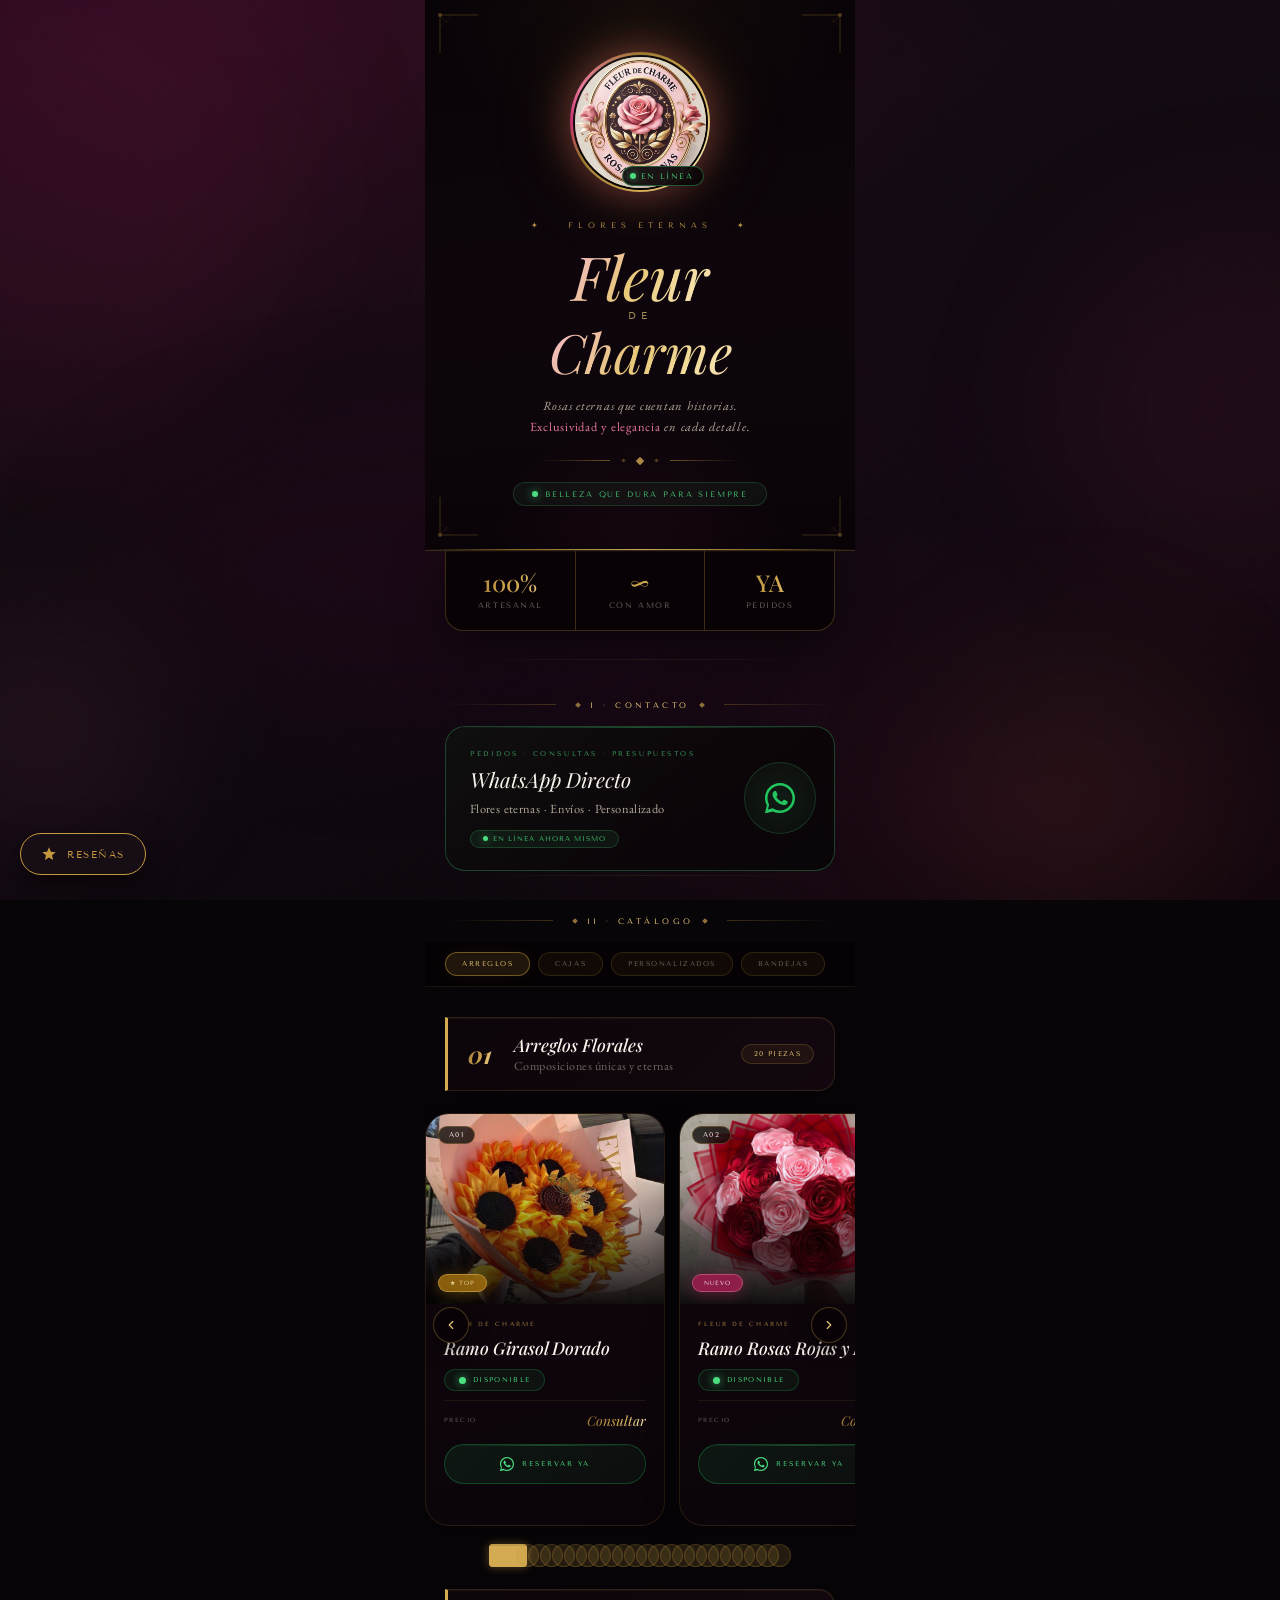
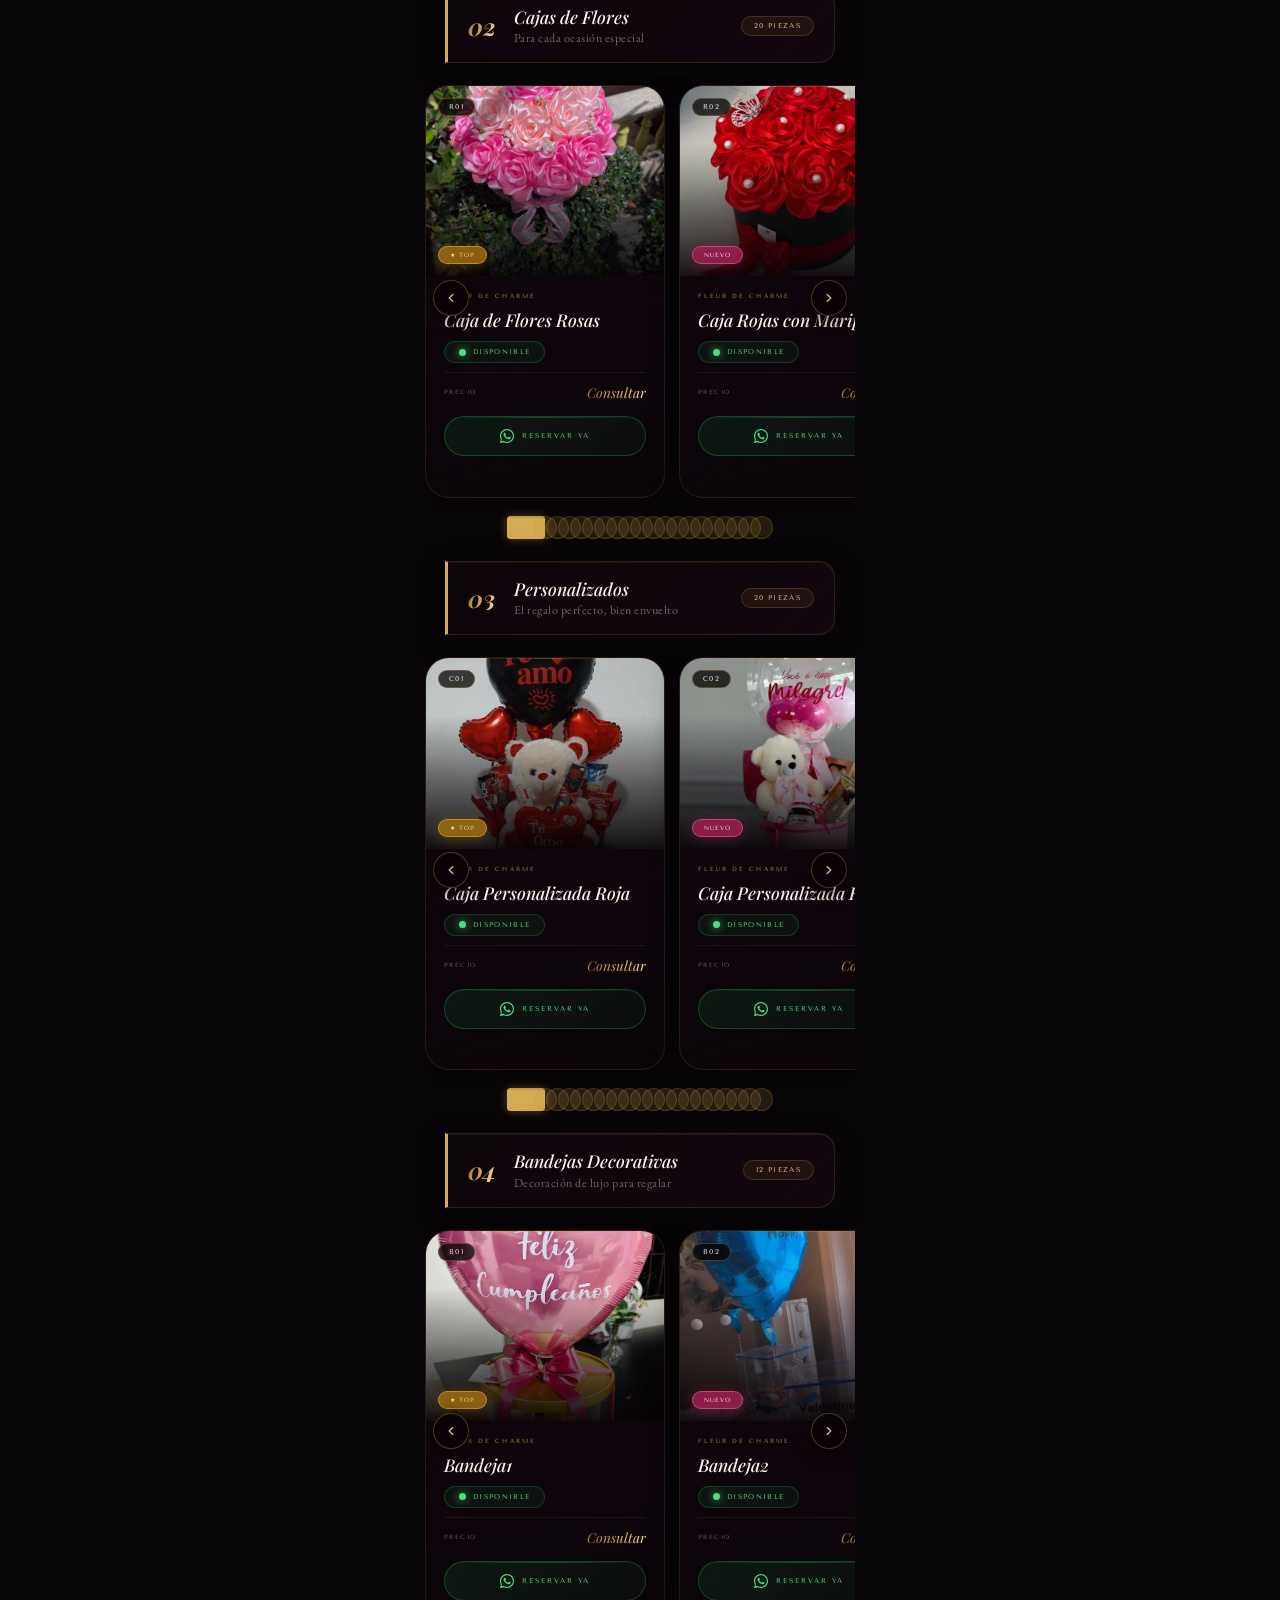
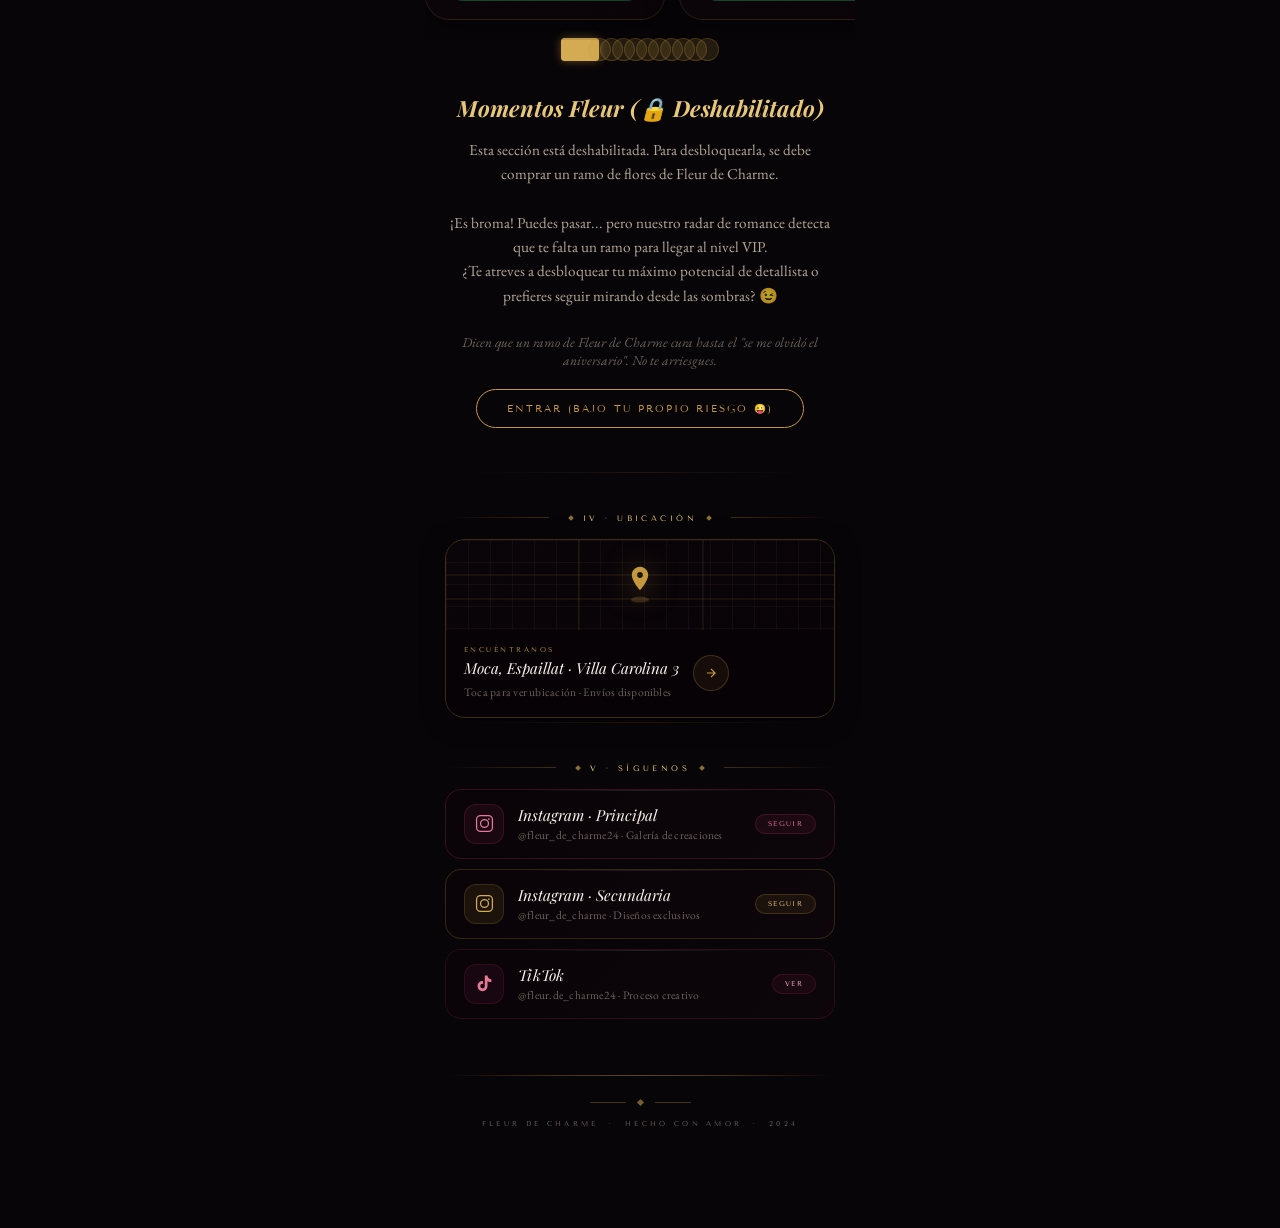
==== commit 5daebff1: "Add files via upload" ====
--- a/index.html
+++ b/index.html
@@ -59,6 +59,32 @@
   --text-gold: #d4ab52;
 }
 
+@keyframes pulse-reserve {
+  0%, 100% { transform: scale(1); }
+  50% { transform: scale(1.06); }
+}
+
+.pulse-active {
+  animation: pulse-reserve 2s infinite ease-in-out !important;
+}
+
+/* --- NUEVAS TRANSICIONES Y HOVERS --- */
+.cat-card, .soc-btn, .loc-card, .wa-grand, .stats-bar {
+  transition: transform 0.4s cubic-bezier(0.25, 0.46, 0.45, 0.94), box-shadow 0.4s ease-out, border-color 0.3s ease;
+}
+
+.cat-img {
+  transition: transform 0.6s cubic-bezier(0.25, 0.46, 0.45, 0.94), filter 0.4s ease !important;
+}
+
+.cat-card:hover .cat-img {
+  filter: brightness(0.7) blur(1px);
+}
+
+.cat-nav-btn, .cat-reserve, .review-btn-fixed, .lb-reserve {
+  transition: all 0.3s cubic-bezier(0.25, 0.46, 0.45, 0.94) !important;
+}
+
 html { scroll-behavior: smooth; height: 100%; background: #080508; }
 body {
   background: var(--bg-main);
@@ -69,7 +95,21 @@
   min-height: 100vh;
   overflow-x: hidden;
   cursor: default;
-}
+  opacity: 1;
+  transition: opacity 0.5s ease-out;
+}
+body.fade-out {
+  opacity: 0;
+}
+
+/* --- MARKETING PODEROSO & REVIEWS --- */
+.wa-grand { animation: pulseGlow 3s infinite; }
+@keyframes pulseGlow { 0% { box-shadow: 0 0 0 0 rgba(74,222,128,0.4); } 70% { box-shadow: 0 0 0 15px rgba(74,222,128,0); } 100% { box-shadow: 0 0 0 0 rgba(74,222,128,0); } }
+
+.review-btn-fixed { position: fixed; bottom: 25px; left: 20px; z-index: 100; background: var(--noir-mid); border: 1px solid var(--gold); color: var(--gold); padding: 12px 20px; border-radius: 50px; font-family: 'Tenor Sans', sans-serif; font-size: 0.65rem; letter-spacing: 0.15em; cursor: pointer; display: flex; align-items: center; gap: 10px; box-shadow: 0 10px 30px rgba(0,0,0,0.6); backdrop-filter: blur(10px); transition: all 0.3s ease; text-transform: uppercase; animation: pulse-gold 3s infinite; }
+.review-btn-fixed:hover { transform: scale(1.05); background: var(--noir-light); border-color: var(--gold-light); }
+
+@keyframes pulse-gold { 0% { box-shadow: 0 0 0 0 rgba(196, 153, 62, 0.4); } 70% { box-shadow: 0 0 0 15px rgba(196, 153, 62, 0); } 100% { box-shadow: 0 0 0 0 rgba(196, 153, 62, 0); } }
 
 /* ══════════════════════════════════════════
    ATMOSPHERIC BACKGROUND
@@ -1198,7 +1238,7 @@
       <span class="cat-group-title">Arreglos Florales</span>
       <span class="cat-group-sub">Composiciones únicas y eternas</span>
     </div>
-    <span class="cat-group-count">23 piezas</span>
+    <span class="cat-group-count">20 piezas</span>
   </div>
   <div class="cat-carousel-wrap">
     <div class="cat-track" id="track1"></div>
@@ -1240,12 +1280,24 @@
       <span class="cat-group-title">Bandejas Decorativas</span>
       <span class="cat-group-sub">Decoración de lujo para regalar</span>
     </div>
-    <span class="cat-group-count">11 piezas</span>
+    <span class="cat-group-count">12 piezas</span>
   </div>
   <div class="cat-carousel-wrap">
     <div class="cat-track" id="track4"></div>
   </div>
   <div class="cat-dots" id="dots4"></div>
+
+  <!-- LINK A GALERIA DE MOMENTOS -->
+  <div style="text-align: center; padding: 40px 20px;">
+    <h2 style="font-family:'Playfair Display', serif; font-style:italic; font-size:1.4rem; color:var(--gold-light); margin-bottom:15px;">Momentos Fleur (🔒 Deshabilitado)</h2>
+    <p style="font-family:'EB Garamond', serif; font-size:0.95rem; color:var(--text-secondary); margin-bottom:25px; line-height:1.6;">
+      Esta sección está deshabilitada. Para desbloquearla, se debe comprar un ramo de flores de Fleur de Charme. <br><br>
+      ¡Es broma! Puedes pasar... pero nuestro radar de romance detecta que te falta un ramo para llegar al nivel VIP. <br>
+      ¿Te atreves a desbloquear tu máximo potencial de detallista o prefieres seguir mirando desde las sombras? 😉
+    </p>
+    <p style="font-family:'EB Garamond', serif; font-size:0.85rem; color:var(--text-dim); margin-bottom:20px; font-style:italic;">Dicen que un ramo de Fleur de Charme cura hasta el "se me olvidó el aniversario". No te arriesgues.</p>
+    <a href="catalogo.html" class="soc-pill" style="font-size:0.6rem; padding:12px 30px; letter-spacing:0.2em; display:inline-block; border:1px solid var(--gold); color:var(--gold); text-decoration:none;">ENTRAR (BAJO TU PROPIO RIESGO 😜)</a>
+  </div>
 
   <!-- Lightbox -->
   <div class="lightbox" id="lightbox">
@@ -1382,6 +1434,12 @@
     <p class="col-text">Fleur de Charme &nbsp;·&nbsp; Hecho con amor &nbsp;·&nbsp; 2024</p>
   </div>
 
+  <!-- Reviews UI -->
+  <a href="resenas.html" class="review-btn-fixed" style="text-decoration:none;">
+    <svg width="16" height="16" viewBox="0 0 24 24" fill="currentColor"><path d="M12 17.27L18.18 21l-1.64-7.03L22 9.24l-7.19-.61L12 2 9.19 8.63 2 9.24l5.46 4.73L5.82 21z"/></svg>
+    Reseñas
+  </a>
+
 </div><!-- /page -->
 
 <script>
@@ -1423,10 +1481,10 @@
       { id:'A06', img:'foto6.jpg',  title:'Ramo Pasion Rosé',       desc:'Rosas rojas y fucsia en composición dramática y apasionada.' },
       { id:'A07', img:'foto7.jpg',  title:'Ramo para Cumpleaños',      desc:'Tonos suaves y serenos para ambientes tranquilos y elegantes.' },
       { id:'A08', img:'foto8.jpg',  title:'Ramo Amarillas y Blanco',  desc:'Rosa roja preservada, símbolo eterno del amor verdadero.' },
-      { id:'A09', img:'foto9.jpg',  title:'Ramo de rosas pequeño ',      desc:'Selección especial de rosas preservadas de la más alta calidad.' },
+      { id:'A09', img:'foto9.jpg',  title:'Ramo Flores Selectas',      desc:'Selección especial de rosas preservadas de la más alta calidad.' },
       { id:'A10', img:'foto10.jpg', title:'Ramo Rosas con Mariposas',   desc:'Colores que van del rosado al naranja, como el amanecer del día.' },
       { id:'A11', img:'foto11.jpg', title:'Ramo Rosas con Crema',      desc:'Contrastes oscuros con flores de colores intensos para un look dramático.' },
-      { id:'A12', img:'foto12.jpg', title:'Ramo rosas pequeño',      desc:'El arreglo favorito de las que aman el tono rosa envejecido. Suave y eterno.' },
+      { id:'A12', img:'foto12.jpg', title:'Ramo Flores Antiguo',      desc:'El arreglo favorito de las que aman el tono rosa envejecido. Suave y eterno.' },
       { id:'A13', img:'foto13.jpg', title:'Ramo de Tres Rosas', desc:'Variedad de flores silvestres preservadas con un toque bohemio.' },
       { id:'A14', img:'foto14.jpg', title:'Ramo Flores Azules',     desc:'Detalles dorados entre flores preservadas para un resultado lujoso.' },
       { id:'A15', img:'foto15.jpg', title:'Ramo Amarillas y Blanco',   desc:'Blancos y cremas que evocan la pureza y suavidad de una perla.' },
@@ -1513,12 +1571,12 @@
   const pageUrl = window.location.href.split('?')[0];
   const imageUrl = img ? `${pageUrl}${img}` : '';
   const msg =
-    `Hola! Me interesa reservar el siguiente producto de Fleur de Charme:\n\n` +
+    `Hola Me interesa reservar el siguiente producto de Fleur de Charme\n\n` +
     `Nombre: ${title}\n` +
     `Codigo: ${code}\n` +
     `Catalogo: ${catalog}\n` +
     `${desc ? `Descripcion: ${desc}\n` : ''}` +
-    `\nPueden darme mas informacion sobre precio y disponibilidad? Gracias!`;
+    `\nPueden darme mas informacion sobre precio y disponibilidad Gracias`;
   return `https://wa.me/${phone}?text=${encodeURIComponent(msg)}`;
 }
 
@@ -1614,6 +1672,17 @@
   lbCurrentIdx = idx !== undefined ? idx : 0;
   renderLightbox();
   document.getElementById('lightbox').classList.add('open');
+  startLbPulseTimer();
+}
+
+function startLbPulseTimer() {
+  const btn = document.getElementById('lbReserve');
+  if (!btn) return;
+  btn.classList.remove('pulse-active');
+  clearTimeout(lbPulseTimer);
+  lbPulseTimer = setTimeout(() => {
+    btn.classList.add('pulse-active');
+  }, 5000);
 }
 
 function renderLightbox(){
@@ -1639,11 +1708,14 @@
     renderLightbox();
     img.style.opacity = '1';
     img.style.transform = 'scale(1)';
+    startLbPulseTimer();
   }, 180);
 }
 
 function closeLight(){
   document.getElementById('lightbox').classList.remove('open');
+  clearTimeout(lbPulseTimer);
+  document.getElementById('lbReserve').classList.remove('pulse-active');
 }
 document.getElementById('lightbox').addEventListener('click', function(e){
   if(e.target === this) closeLight();
@@ -1676,21 +1748,89 @@
 }, {passive:true});
 
 /* ─── Scroll reveal ─── */
-const revealObs = new IntersectionObserver(entries => {
-  entries.forEach(e => {
-    if(e.isIntersecting){
-      e.target.style.opacity = '1';
-      e.target.style.transform = 'translateY(0)';
+function initCatalogPulse() {
+  const cardTimers = new Map();
+  const pulseObs = new IntersectionObserver((entries) => {
+    entries.forEach(entry => {
+      const btn = entry.target.querySelector('.cat-reserve');
+      if (!btn) return;
+
+      if (entry.isIntersecting) {
+        if (!cardTimers.has(entry.target)) {
+          const timer = setTimeout(() => {
+            btn.classList.add('pulse-active');
+          }, 5000);
+          cardTimers.set(entry.target, timer);
+        }
+      } else {
+        if (cardTimers.has(entry.target)) {
+          clearTimeout(cardTimers.get(entry.target));
+          cardTimers.delete(entry.target);
+        }
+        btn.classList.remove('pulse-active');
+      }
+    });
+  }, { threshold: 0.6 });
+
+  document.querySelectorAll('.cat-card').forEach(card => pulseObs.observe(card));
+}
+
+function initScrollAnimations() {
+  const revealObs = new IntersectionObserver(entries => {
+    let staggerDelay = 0;
+    entries.forEach(e => {
+      if(e.isIntersecting && !e.target.classList.contains('revealed')){
+        e.target.classList.add('revealed');
+        
+        // Stagger effect for catalog cards
+        const delay = e.target.classList.contains('cat-card') ? staggerDelay : 0;
+        
+        setTimeout(() => {
+          e.target.style.opacity = '1';
+          e.target.style.transform = 'translateY(0)';
+        }, delay);
+        
+        if(e.target.classList.contains('cat-card')) staggerDelay += 100;
+      }
+    });
+  }, {threshold: .1});
+
+  document.querySelectorAll('.wa-grand, .cat-group-header, .cat-carousel-wrap, .social-list, .soc-btn, .loc-wrap, .colophon, .stats-bar, .sec-header, .cat-card').forEach(el => {
+    if(!el.classList.contains('revealed')) {
+      el.style.opacity = '0';
+      el.style.transform = 'translateY(20px)';
+      el.style.transition = 'opacity 0.5s cubic-bezier(0.25, 0.46, 0.45, 0.94), transform 0.5s cubic-bezier(0.25, 0.46, 0.45, 0.94)';
+      revealObs.observe(el);
     }
   });
-}, {threshold: .12});
-
-document.querySelectorAll('.wa-grand, .cat-group-header, .cat-carousel-wrap, .social-list, .soc-btn, .loc-wrap, .colophon, .stats-bar, .sec-header').forEach(el => {
-  el.style.opacity = '0';
-  el.style.transform = 'translateY(22px)';
-  el.style.transition = 'opacity 0.75s ease, transform 0.75s cubic-bezier(.16,1,.3,1)';
-  revealObs.observe(el);
+}
+
+/* ─── Parallax Effect ─── */
+window.addEventListener('scroll', () => {
+  const scrolled = window.pageYOffset;
+  const masthead = document.querySelector('.masthead');
+  if(masthead && window.innerWidth > 768) {
+    const limit = masthead.offsetTop + masthead.offsetHeight;
+    if(scrolled <= limit) {
+      const brand = document.querySelector('.brand-block');
+      const portrait = document.querySelector('.portrait-wrap');
+      brand.style.transform = `translateY(${scrolled * 0.15}px)`;
+      portrait.style.transform = `translateY(${scrolled * 0.1}px)`;
+    }
+  }
 });
+
+/* ─── Page Transitions ─── */
+document.querySelectorAll('a').forEach(link => {
+  link.addEventListener('click', e => {
+    if (link.hostname === window.location.hostname && !link.hash && link.target !== '_blank' && !link.href.includes('wa.me') && !link.href.includes('wa.link')) {
+      e.preventDefault();
+      document.body.classList.add('fade-out');
+      setTimeout(() => { window.location = link.href; }, 500);
+    }
+  });
+});
+
 </script>
 </body>
-</html>
+</html>
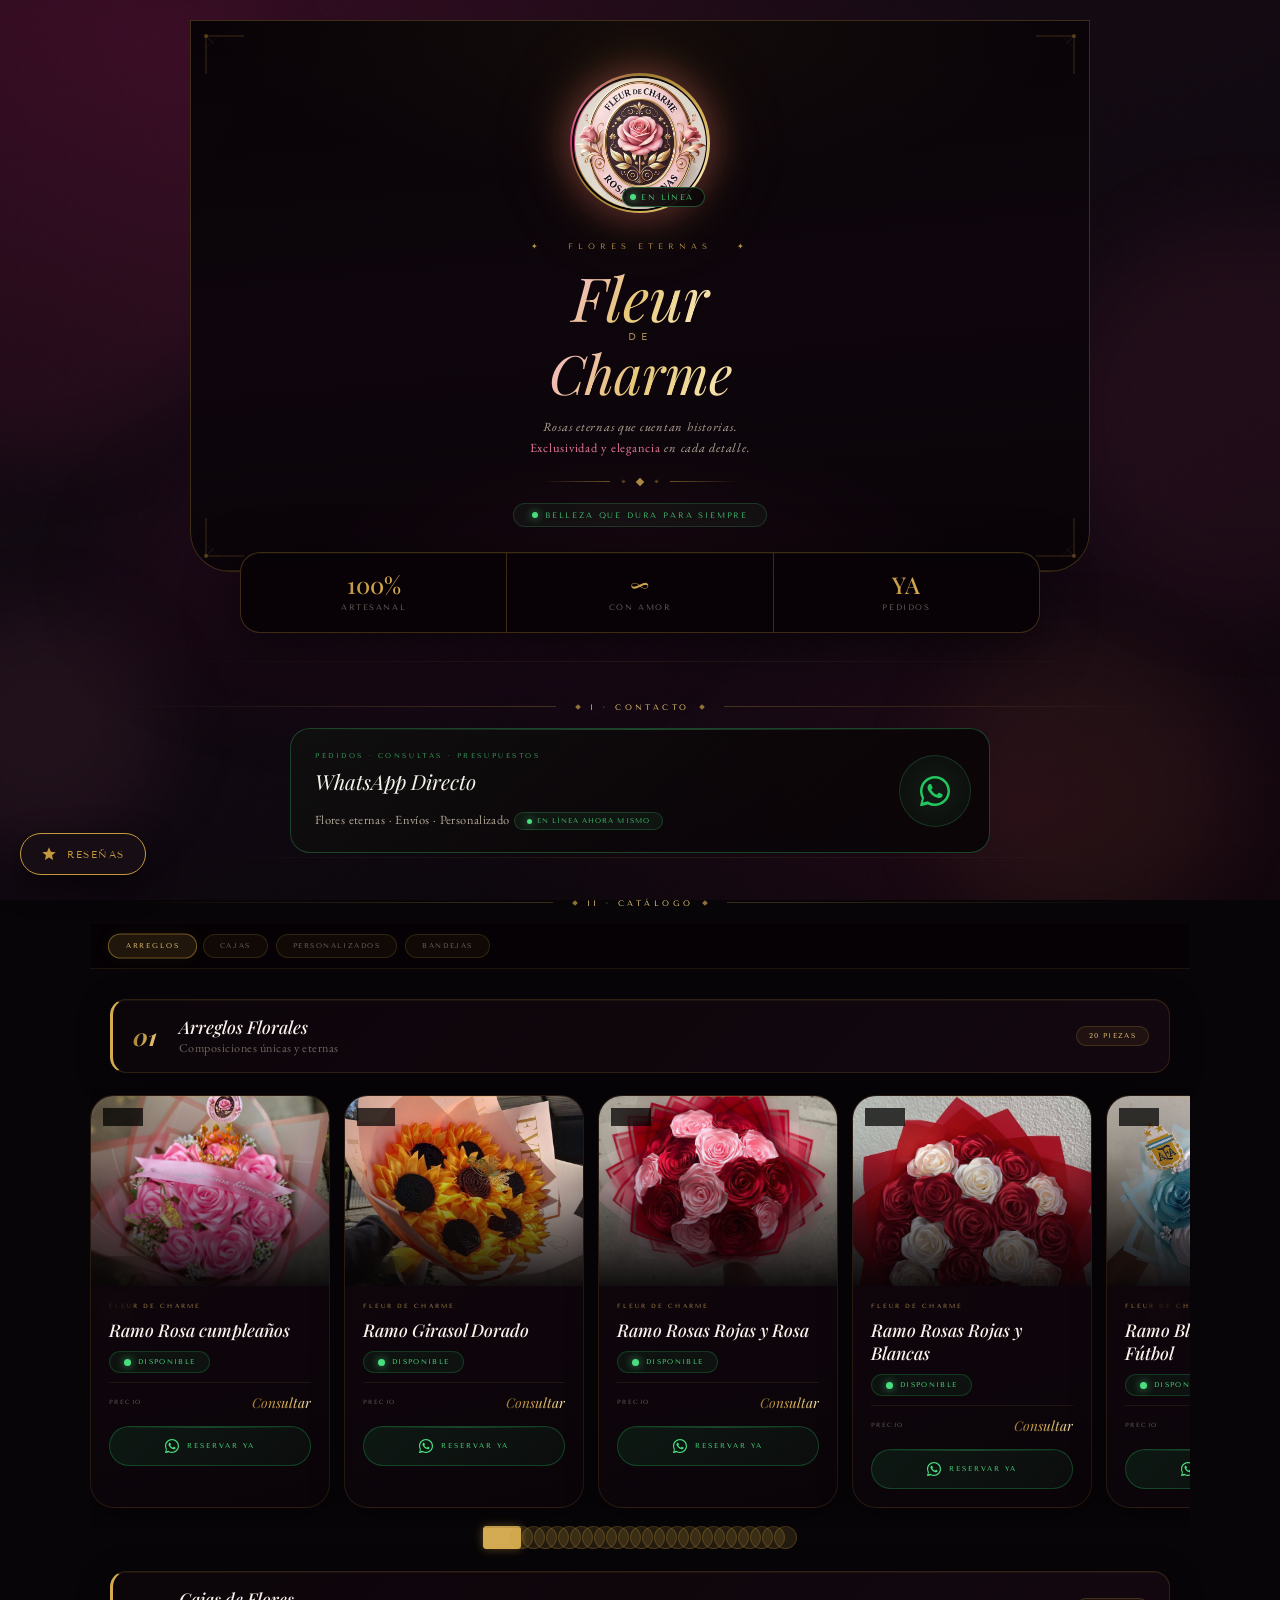
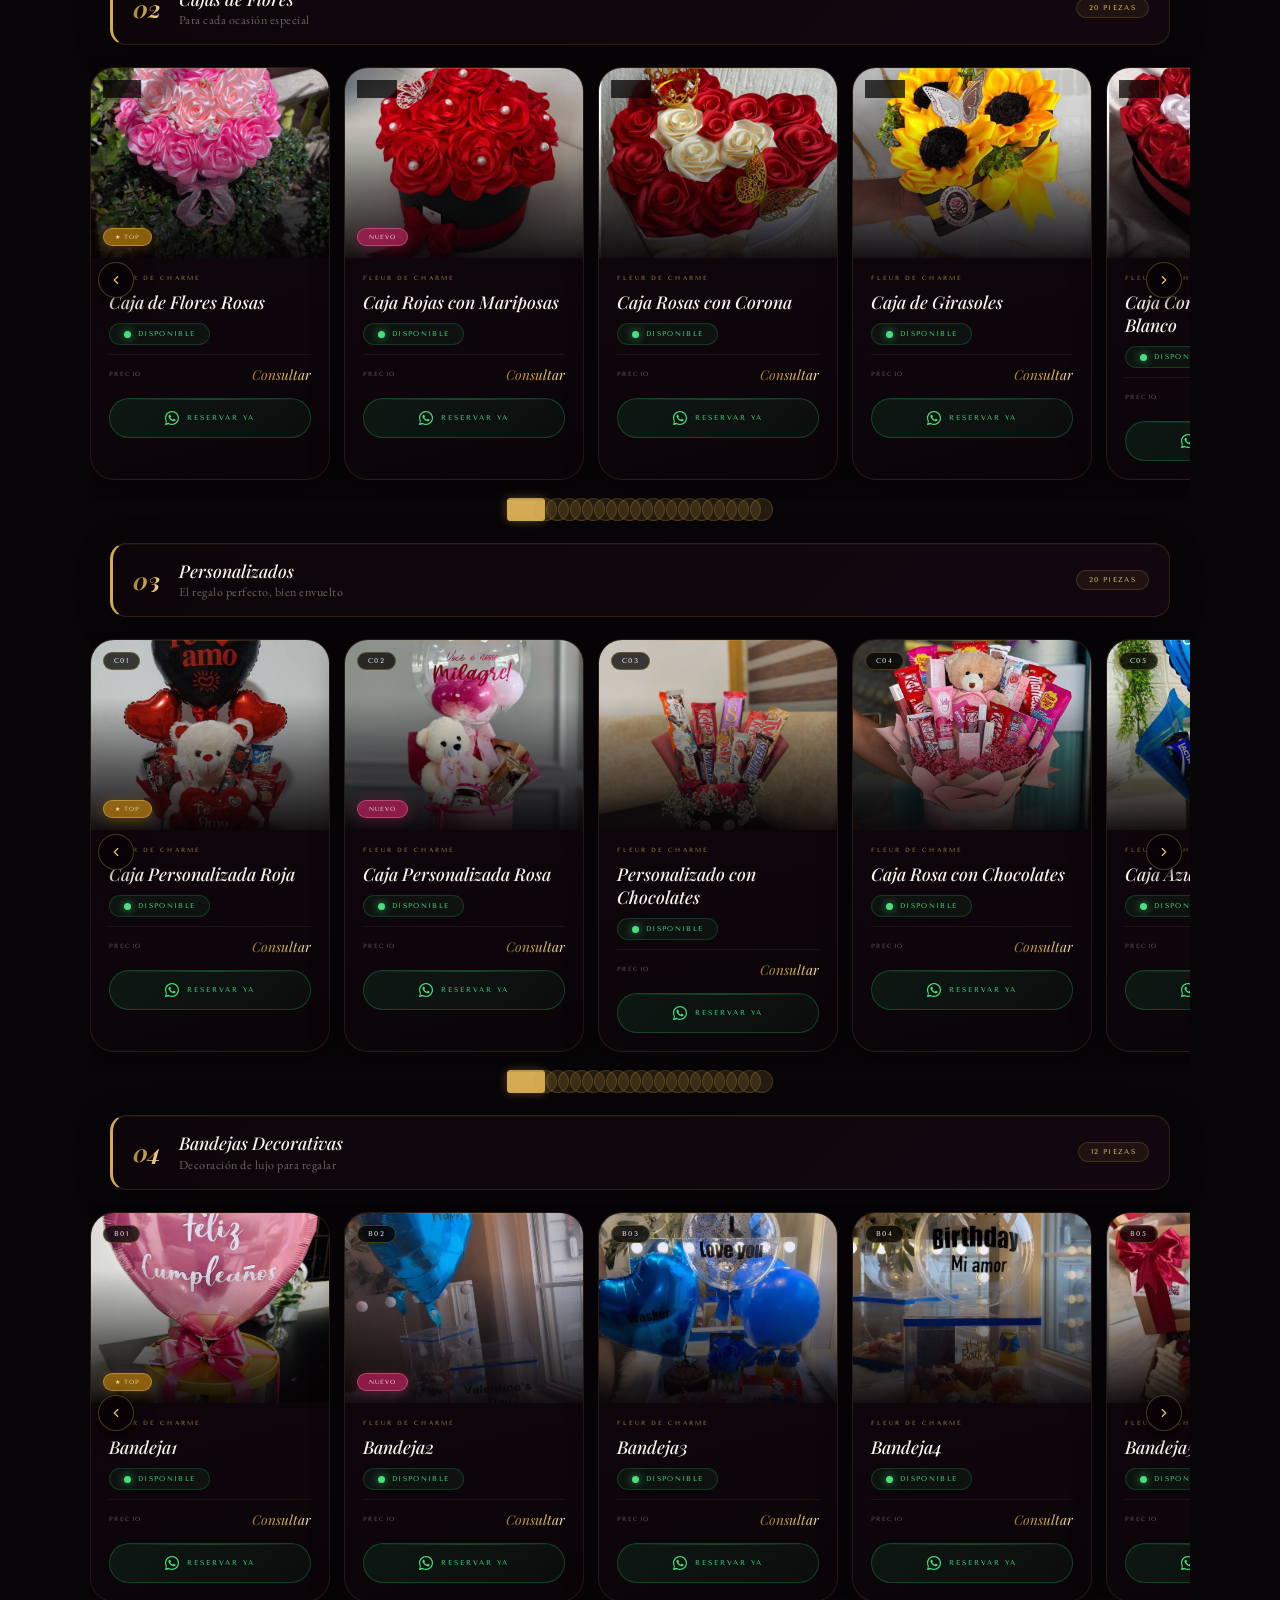
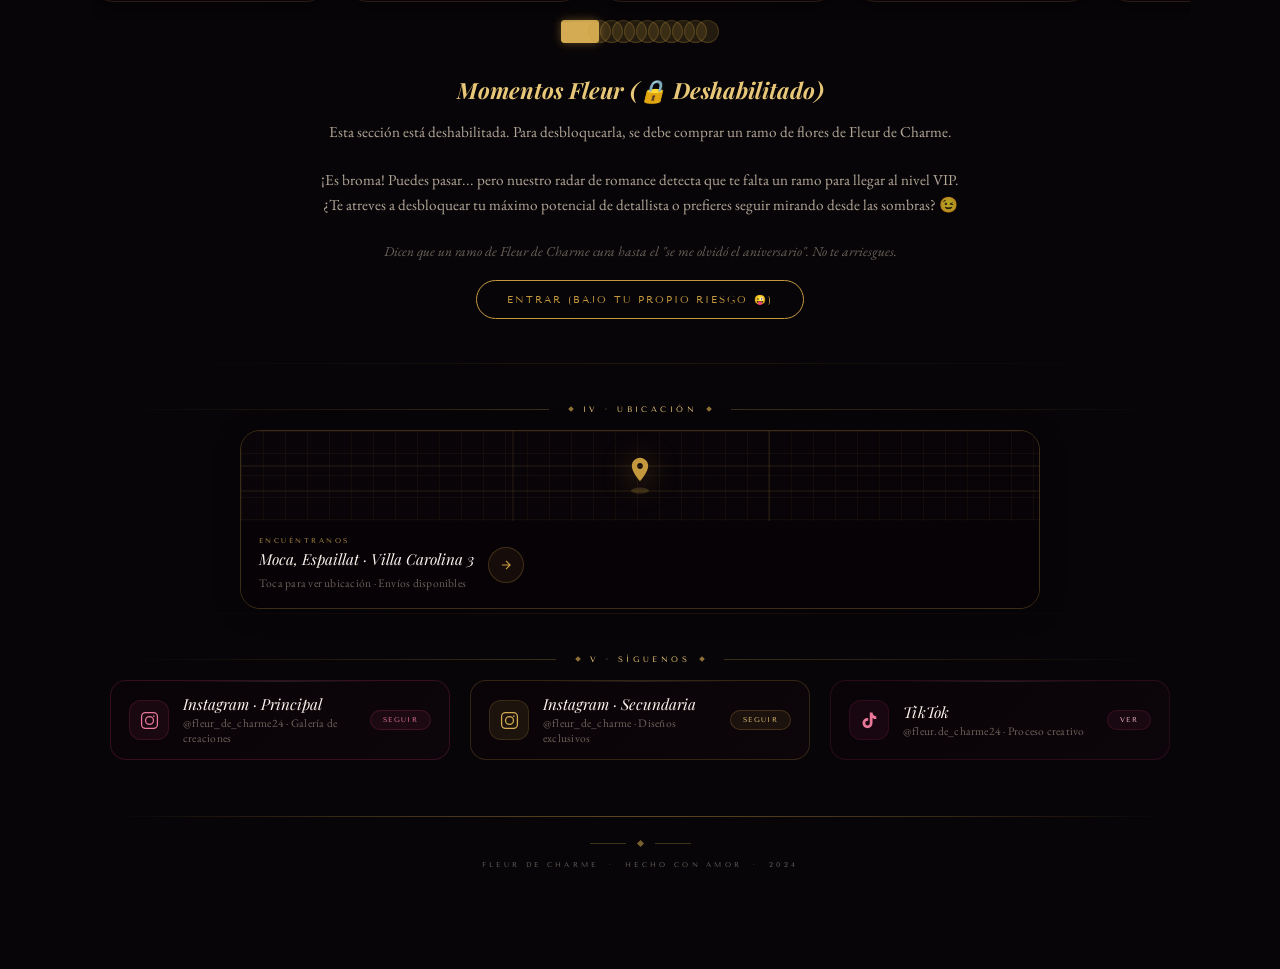
==== commit 529d1fcc: "Add files via upload" ====
--- a/index.html
+++ b/index.html
@@ -2,7 +2,8 @@
 <html lang="es">
 <head>
 <meta charset="UTF-8"/>
-<meta name="viewport" content="width=device-width, initial-scale=1.0"/>
+<meta name="viewport" content="width=device-width, initial-scale=1.0, viewport-fit=cover"/>
+<link rel="icon" type="image/jpeg" href="logo1.jpg">
 <title>Fleur de Charme · Flores Eternas</title>
 <meta name="description" content="Flores eternas y preservadas artesanales. Arreglos, cajas, personalizados y bandejas de lujo. Pedidos por WhatsApp · Moca, República Dominicana."/>
 <meta property="og:title" content="Fleur de Charme · Flores Eternas"/>
@@ -70,7 +71,8 @@
 
 /* --- NUEVAS TRANSICIONES Y HOVERS --- */
 .cat-card, .soc-btn, .loc-card, .wa-grand, .stats-bar {
-  transition: transform 0.4s cubic-bezier(0.25, 0.46, 0.45, 0.94), box-shadow 0.4s ease-out, border-color 0.3s ease;
+  transition: transform 0.2s ease-out, box-shadow 0.2s ease-out, border-color 0.2s ease;
+  will-change: transform, opacity;
 }
 
 .cat-img {
@@ -85,7 +87,7 @@
   transition: all 0.3s cubic-bezier(0.25, 0.46, 0.45, 0.94) !important;
 }
 
-html { scroll-behavior: smooth; height: 100%; background: #080508; }
+html { scroll-behavior: auto; height: 100%; background: #080508; overflow-x: hidden; -webkit-font-smoothing: antialiased; }
 body {
   background: var(--bg-main);
   background-color: #080508;
@@ -93,7 +95,7 @@
   font-family: 'Cormorant Garamond', 'Georgia', serif;
   color: var(--text-primary);
   min-height: 100vh;
-  overflow-x: hidden;
+  width: 100%; overflow-x: hidden;
   cursor: default;
   opacity: 1;
   transition: opacity 0.5s ease-out;
@@ -126,12 +128,14 @@
 .bokeh-field { position: fixed; inset: 0; z-index: 0; pointer-events: none; overflow: hidden; }
 .orb {
   position: absolute; border-radius: 50%;
-  filter: blur(70px);
+  filter: blur(40px);
   animation: orbDrift ease-in-out infinite alternate;
+  will-change: transform;
+  backface-visibility: hidden;
 }
 @keyframes orbDrift {
-  from { transform: translate(0,0) scale(1); }
-  to { transform: translate(var(--tx), var(--ty)) scale(var(--ts)); }
+  from { transform: translate3d(0,0,0) scale(1); }
+  to { transform: translate3d(var(--tx), var(--ty), 0) scale(var(--ts)); }
 }
 
 /* Rose petals */
@@ -140,12 +144,13 @@
   position: absolute;
   opacity: 0;
   animation: petalRise linear infinite;
+  will-change: transform, opacity;
 }
 @keyframes petalRise {
-  0%   { opacity: 0; transform: translateY(105vh) rotate(0deg) scale(0.7); }
+  0%   { opacity: 0; transform: translate3d(0, 105vh, 0) rotate(0deg) scale(0.7); }
   8%   { opacity: 0.6; }
   90%  { opacity: 0.3; }
-  100% { opacity: 0; transform: translateY(-15vh) rotate(540deg) scale(1.2); }
+  100% { opacity: 0; transform: translate3d(0, -15vh, 0) rotate(540deg) scale(1.2); }
 }
 
 /* ══════════════════════════════════════════
@@ -153,9 +158,51 @@
 ══════════════════════════════════════════ */
 .page {
   position: relative; z-index: 2;
-  max-width: 430px; margin: 0 auto;
+  width: 100%; max-width: 100%; margin: 0 auto;
   display: flex; flex-direction: column; align-items: center;
   padding-bottom: 100px;
+}
+
+/* --- DESKTOP WEB VIEW OPTIMIZATIONS --- */
+@media (min-width: 1024px) {
+  .page {
+    max-width: 1100px;
+  }
+
+  .masthead {
+    width: 900px !important;
+    border-radius: 0 0 40px 40px;
+    margin-top: 20px;
+    border-left: 1px solid var(--border-gold);
+    border-right: 1px solid var(--border-gold);
+    border-top: 1px solid var(--border-gold);
+  }
+
+  .stats-bar {
+    width: 800px !important;
+    border-top: 1px solid var(--border-gold) !important;
+    border-radius: 20px !important;
+    margin-top: -20px !important;
+    z-index: 10;
+  }
+
+  .wa-grand {
+    width: 700px !important;
+  }
+
+  .social-list {
+    display: grid !important;
+    grid-template-columns: repeat(3, 1fr) !important;
+    gap: 20px !important;
+  }
+
+  .loc-wrap {
+    width: 800px !important;
+  }
+
+  .cat-group-header {
+    border-radius: 16px !important;
+  }
 }
 
 /* ══════════════════════════════════════════
@@ -1008,16 +1055,16 @@
   from { opacity: 0; } to { opacity: 1; }
 }
 
-.sec-header  { animation: riseUp 0.9s cubic-bezier(.16,1,.3,1) both; }
-.sec-header.s1 { animation-delay: 0.28s; }
-.sec-header.s2 { animation-delay: 0.36s; }
-.sec-header.s3 { animation-delay: 0.44s; }
-.sec-header.s4 { animation-delay: 0.52s; }
-.sec-header.s5 { animation-delay: 0.58s; }
-.wa-grand    { animation: riseUp 0.9s 0.32s cubic-bezier(.16,1,.3,1) both; }
-.cat-carousel-wrap { animation: riseUp 0.9s 0.40s cubic-bezier(.16,1,.3,1) both; }
-.social-list { animation: riseUp 0.9s 0.48s cubic-bezier(.16,1,.3,1) both; }
-.loc-wrap    { animation: riseUp 0.9s 0.50s cubic-bezier(.16,1,.3,1) both; }
+.sec-header  { animation: riseUp 0.3s cubic-bezier(.16,1,.3,1) both; }
+.sec-header.s1 { animation-delay: 0.05s; }
+.sec-header.s2 { animation-delay: 0.1s; }
+.sec-header.s3 { animation-delay: 0.15s; }
+.sec-header.s4 { animation-delay: 0.2s; }
+.sec-header.s5 { animation-delay: 0.25s; }
+.wa-grand    { animation: riseUp 0.3s 0.08s cubic-bezier(.16,1,.3,1) both; }
+.cat-carousel-wrap { animation: riseUp 0.3s 0.15s cubic-bezier(.16,1,.3,1) both; }
+.social-list { animation: riseUp 0.3s 0.2s cubic-bezier(.16,1,.3,1) both; }
+.loc-wrap    { animation: riseUp 0.3s 0.25s cubic-bezier(.16,1,.3,1) both; }
 
 
 
@@ -1046,7 +1093,7 @@
 .cat-nav-btn:hover, .cat-nav-btn.active {
   background: rgba(196,153,62,0.14);
   border-color: rgba(196,153,62,0.50);
-  color: var(--gold-light);
+  color: var(--gold-light); transform: scale(1.05);
   box-shadow: 0 0 16px rgba(196,153,62,0.08);
 }
 
@@ -1445,12 +1492,8 @@
 <script>
 /* ─── Floating petals ─── */
 const petalField = document.getElementById('petal-field');
-const petalColors = [
-  'rgba(200,50,110,0.45)', 'rgba(232,120,154,0.40)',
-  'rgba(215,60,130,0.38)', 'rgba(248,170,195,0.32)',
-  'rgba(180,30,90,0.42)',  'rgba(245,200,218,0.28)',
-];
-for(let i = 0; i < 16; i++){
+const petalColors = ['rgba(215,60,130,0.3)'];
+for(let i = 0; i < 10; i++){
   const el = document.createElement('div');
   el.className = 'petal';
   const size = 7 + Math.random() * 16;
@@ -1473,6 +1516,7 @@
   {
     id: 'track1', dots: 'dots1', catalog: 'Arreglos Florales',
     items: [
+      { id:'A00', img:'foto21.jpeg', title:'Ramo Rosa cumpleaños', desc:'Vibrantes rosas fucsia de lujo decoradas con una corona imperial dorada, mariposa y delicados detalles blancos, perfecto para celebraciones inolvidables.' },
       { id:'A01', img:'foto1.jpg',  title:'Ramo Girasol Dorado',    desc:'Un hermoso ramo inspirado en la calidez de los girasoles.' },
       { id:'A02', img:'foto2.jpg',  title:'Ramo Rosas Rojas y Rosa',       desc:'Composición en tonos rosa suave con rosas eternas de primera selección.' },
       { id:'A03', img:'foto3.jpg',  title:'Ramo Rosas Rojas y Blancas',  desc:'Inspirado en jardines de primavera, con flores de diferentes especies.' },
@@ -1734,7 +1778,7 @@
   const track = document.getElementById(trackId);
   if(!track) return;
   const header = track.closest('.cat-carousel-wrap')?.previousElementSibling;
-  if(header) header.scrollIntoView({behavior:'smooth', block:'start'});
+  if(header) header.scrollIntoView({behavior:'auto', block:'start'});
   document.querySelectorAll('.cat-nav-btn').forEach(b => b.classList.remove('active'));
   btn.classList.add('active');
 }
@@ -1798,28 +1842,12 @@
   document.querySelectorAll('.wa-grand, .cat-group-header, .cat-carousel-wrap, .social-list, .soc-btn, .loc-wrap, .colophon, .stats-bar, .sec-header, .cat-card').forEach(el => {
     if(!el.classList.contains('revealed')) {
       el.style.opacity = '0';
-      el.style.transform = 'translateY(20px)';
-      el.style.transition = 'opacity 0.5s cubic-bezier(0.25, 0.46, 0.45, 0.94), transform 0.5s cubic-bezier(0.25, 0.46, 0.45, 0.94)';
+      el.style.transform = 'translate3d(0, 10px, 0)';
+      el.style.transition = 'opacity 0.3s ease-out, transform 0.3s ease-out';
       revealObs.observe(el);
     }
   });
 }
-
-/* ─── Parallax Effect ─── */
-window.addEventListener('scroll', () => {
-  const scrolled = window.pageYOffset;
-  const masthead = document.querySelector('.masthead');
-  if(masthead && window.innerWidth > 768) {
-    const limit = masthead.offsetTop + masthead.offsetHeight;
-    if(scrolled <= limit) {
-      const brand = document.querySelector('.brand-block');
-      const portrait = document.querySelector('.portrait-wrap');
-      brand.style.transform = `translateY(${scrolled * 0.15}px)`;
-      portrait.style.transform = `translateY(${scrolled * 0.1}px)`;
-    }
-  }
-});
-
 /* ─── Page Transitions ─── */
 document.querySelectorAll('a').forEach(link => {
   link.addEventListener('click', e => {
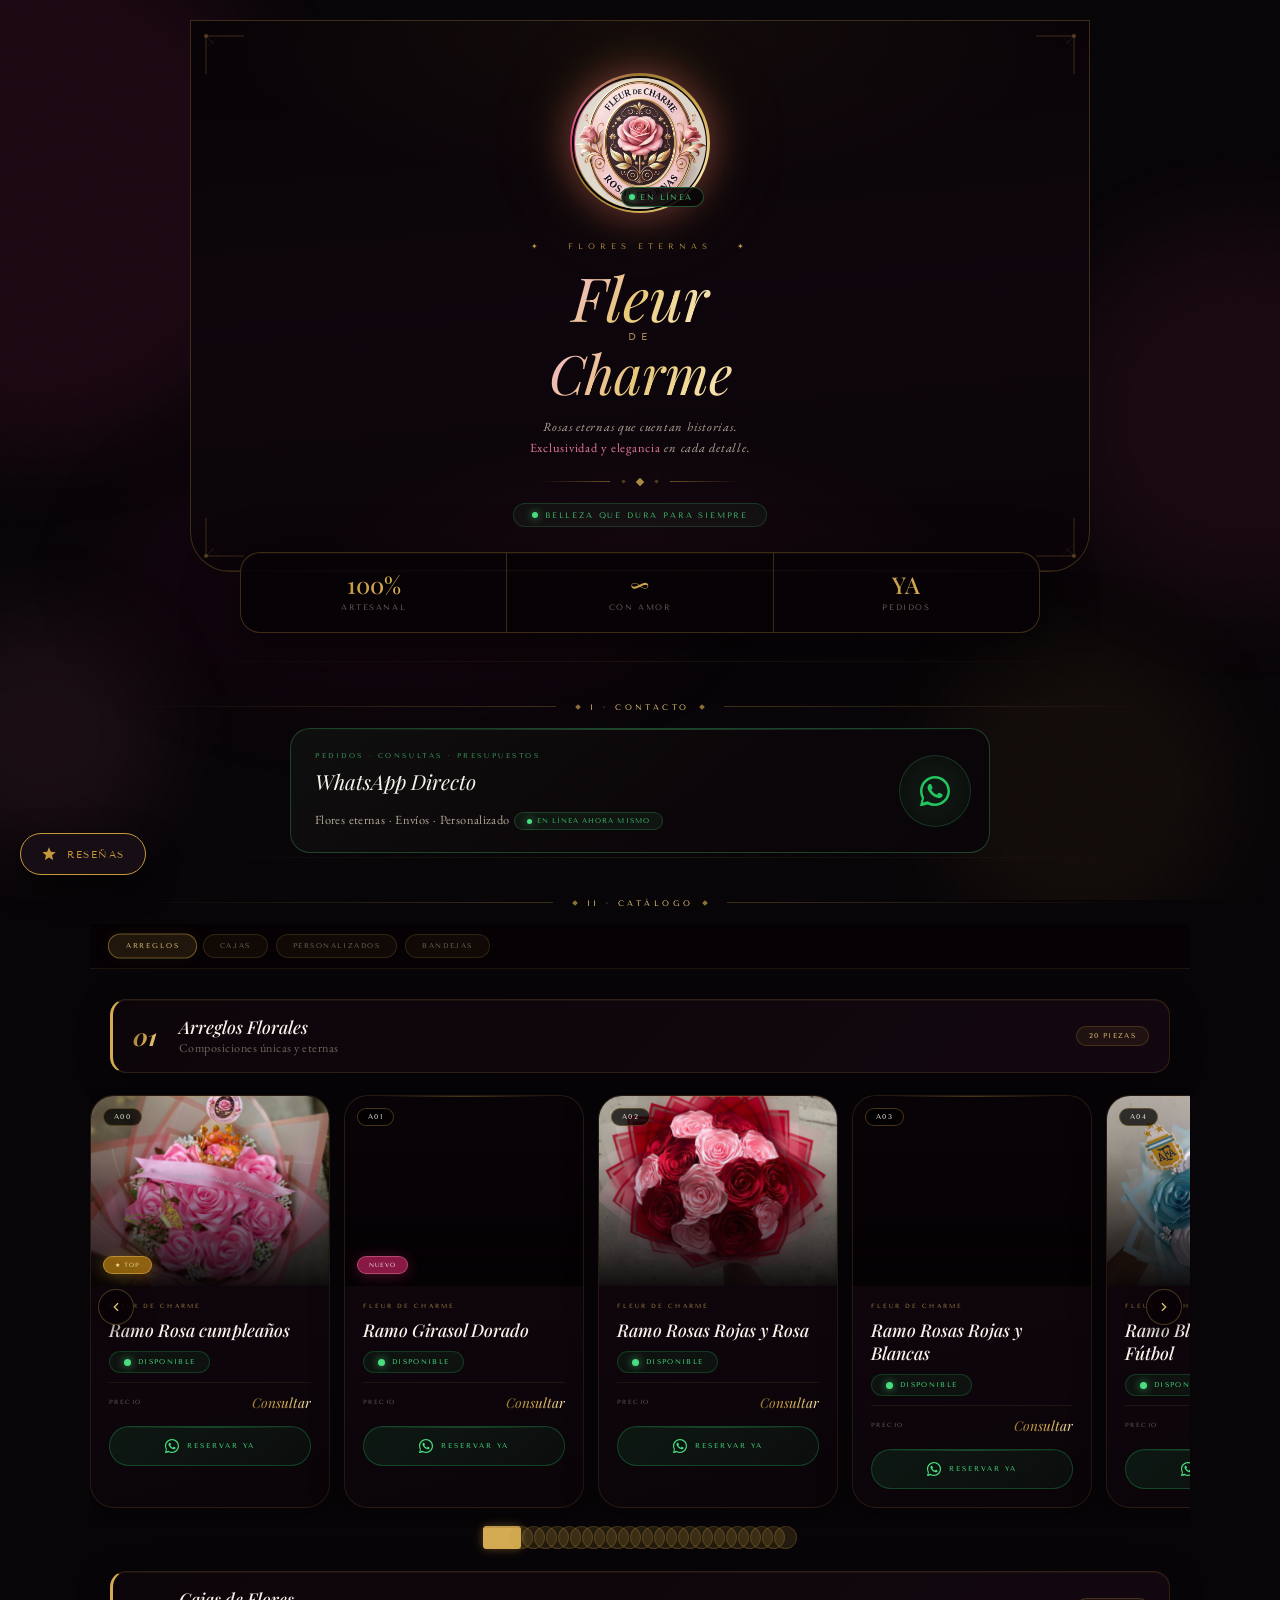
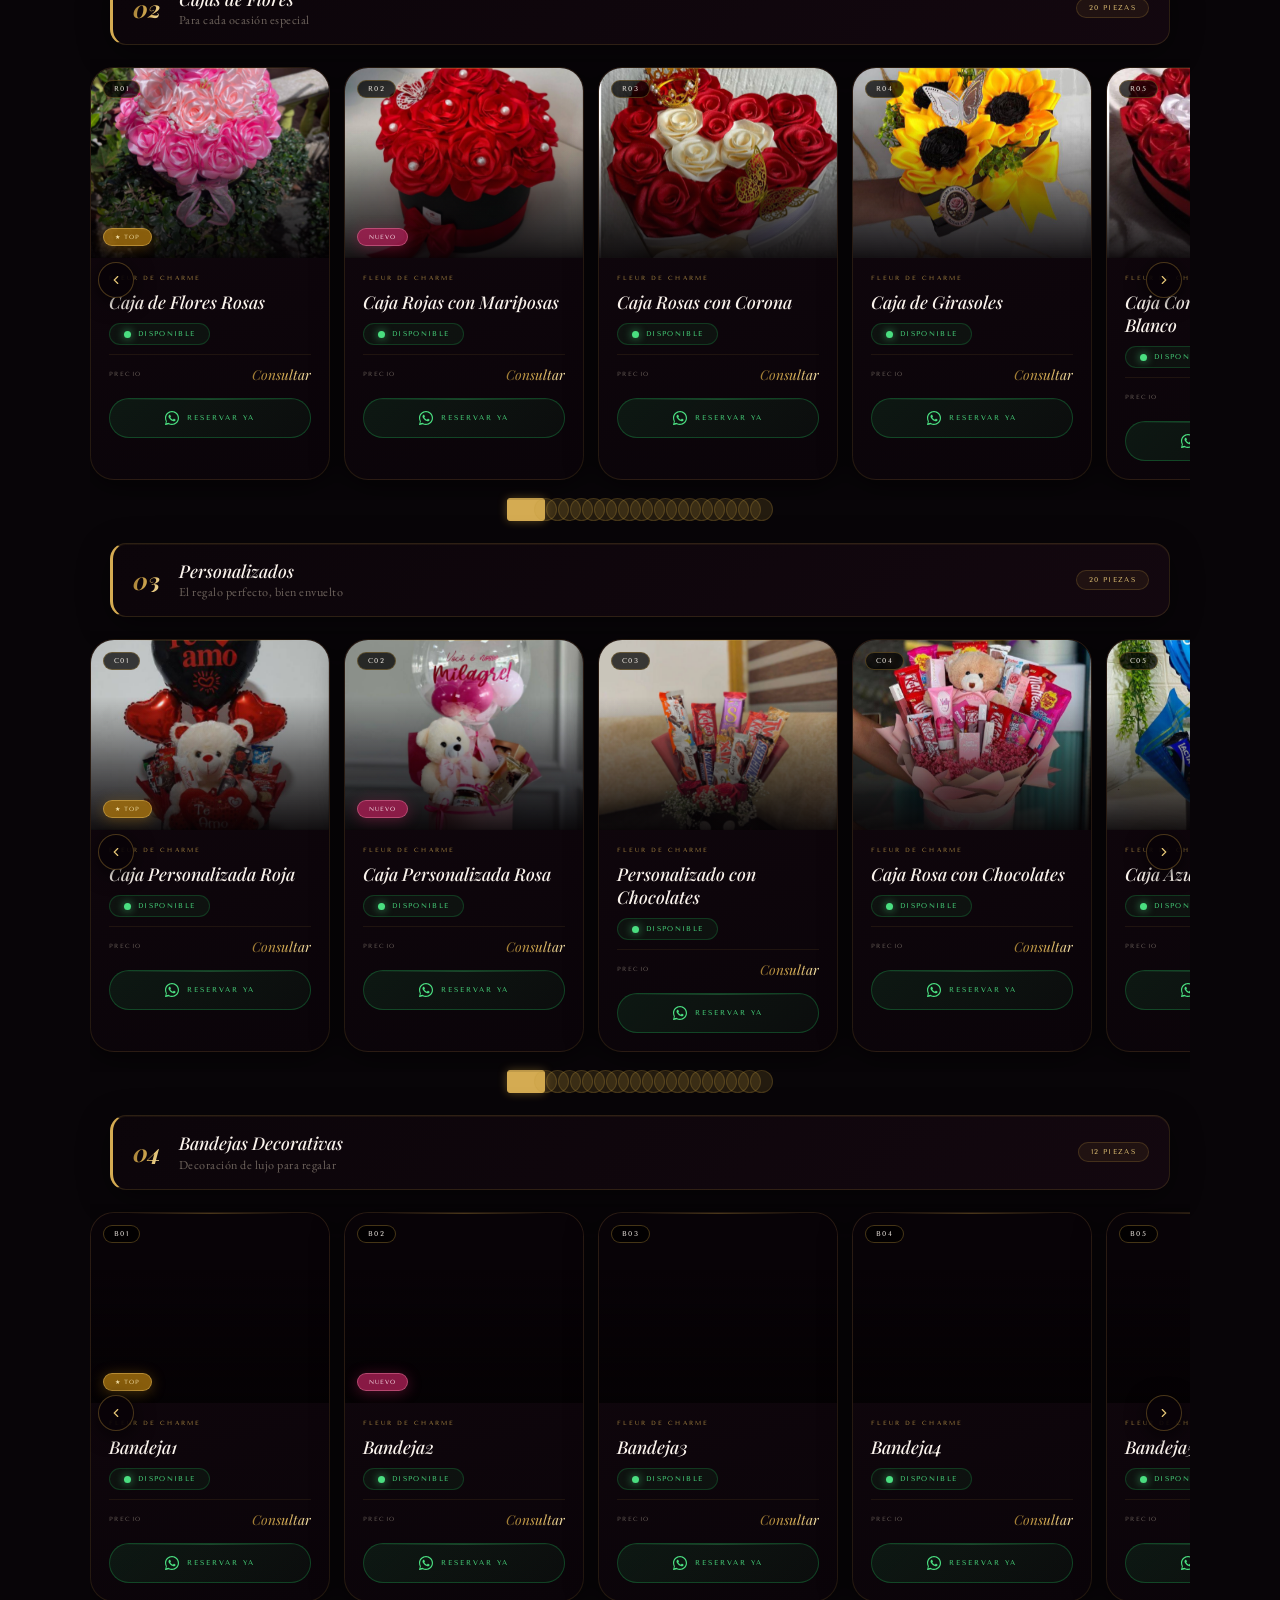
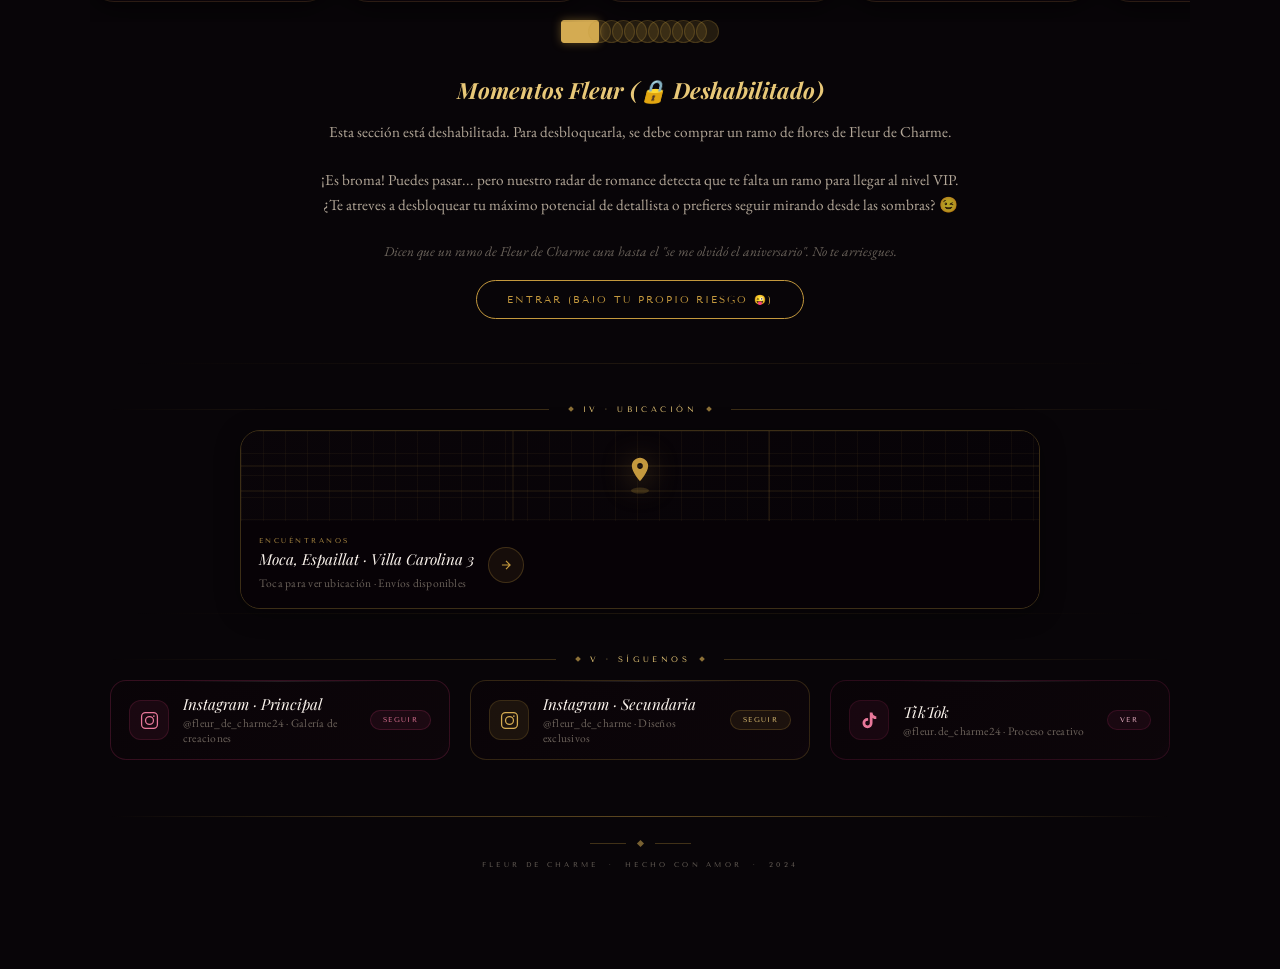
==== commit 6860364f: "Add files via upload" ====
--- a/index.html
+++ b/index.html
@@ -3,10 +3,16 @@
 <head>
 <meta charset="UTF-8"/>
 <meta name="viewport" content="width=device-width, initial-scale=1.0, viewport-fit=cover"/>
-<link rel="icon" type="image/jpeg" href="logo1.jpg">
+<link rel="icon" type="image/jpeg" href="logo1.ico">
 <title>Fleur de Charme · Flores Eternas</title>
 <meta name="description" content="Flores eternas y preservadas artesanales. Arreglos, cajas, personalizados y bandejas de lujo. Pedidos por WhatsApp · Moca, República Dominicana."/>
 <meta property="og:title" content="Fleur de Charme · Flores Eternas"/>
+<!-- SEO Meta Tags -->
+<meta name="keywords" content="flores eternas, rosas preservadas, bandejas decorativas, regalos, Moca, República Dominicana, arreglos florales, exclusividad, elegancia, regalos personalizados"/>
+<meta name="author" content="Fleur de Charme"/>
+<meta name="robots" content="index, follow"/>
+<!-- Google Search Console verification meta tag -->
+<meta name="google-site-verification" content="4a5427c9e3063ad1"/>
 <meta property="og:description" content="Rosas eternas que cuentan historias. Exclusividad y elegancia en cada detalle."/>
 <meta property="og:type" content="website"/>
 <link href="https://fonts.googleapis.com/css2?family=Playfair+Display:ital,wght@0,400;0,500;0,700;0,900;1,400;1,700&family=Cormorant+Garamond:ital,wght@0,300;0,400;0,500;1,300;1,400&family=Tenor+Sans&family=EB+Garamond:ital,wght@0,400;0,500;1,400&display=swap" rel="stylesheet"/>
@@ -69,29 +75,33 @@
   animation: pulse-reserve 2s infinite ease-in-out !important;
 }
 
-/* --- NUEVAS TRANSICIONES Y HOVERS --- */
-.cat-card, .soc-btn, .loc-card, .wa-grand, .stats-bar {
-  transition: transform 0.2s ease-out, box-shadow 0.2s ease-out, border-color 0.2s ease;
-  will-change: transform, opacity;
-}
-
-.cat-img {
-  transition: transform 0.6s cubic-bezier(0.25, 0.46, 0.45, 0.94), filter 0.4s ease !important;
+/* --- OPTIMIZACIÓN DE RENDIMIENTO --- */
+.cat-card, .soc-btn, .loc-card, .wa-grand, .stats-bar, .cat-img {
+  transition: transform 0.3s ease-out, box-shadow 0.3s ease-out, border-color 0.2s ease;
+  will-change: transform;
+}
+
+/* Evitar repaint del body durante el scroll */
+body::before {
+  content: "";
+  position: fixed;
+  inset: 0;
+  background: var(--bg-main);
+  z-index: -2;
+  pointer-events: none;
 }
 
 .cat-card:hover .cat-img {
-  filter: brightness(0.7) blur(1px);
+  filter: brightness(0.8);
 }
 
 .cat-nav-btn, .cat-reserve, .review-btn-fixed, .lb-reserve {
   transition: all 0.3s cubic-bezier(0.25, 0.46, 0.45, 0.94) !important;
 }
 
-html { scroll-behavior: auto; height: 100%; background: #080508; overflow-x: hidden; -webkit-font-smoothing: antialiased; }
+html { scroll-behavior: smooth; height: 100%; background: #080508; overflow-x: hidden; -webkit-font-smoothing: antialiased; }
 body {
-  background: var(--bg-main);
   background-color: #080508;
-  background-attachment: fixed;
   font-family: 'Cormorant Garamond', 'Georgia', serif;
   color: var(--text-primary);
   min-height: 100vh;
@@ -214,7 +224,6 @@
     rgba(8,3,7,0.98) 0%,
     rgba(14,6,12,0.99) 50%,
     rgba(10,4,9,0.98) 100%);
-  backdrop-filter: blur(30px);
   padding: 52px 28px 44px;
   display: flex; flex-direction: column; align-items: center;
   position: relative; overflow: hidden;
@@ -293,8 +302,7 @@
   display: flex; align-items: center; gap: 5px;
   background: rgba(8,5,7,0.90);
   border: 1px solid rgba(74,222,128,0.35);
-  border-radius: 100px; padding: 4px 10px 4px 7px;
-  backdrop-filter: blur(8px); z-index: 5;
+  border-radius: 100px; padding: 4px 10px 4px 7px; z-index: 5;
 }
 .live-dot {
   width: 6px; height: 6px; border-radius: 50%;
@@ -408,7 +416,6 @@
   display: grid; grid-template-columns: 1fr 1px 1fr 1px 1fr;
   margin: 0 auto;
   background: rgba(8,3,7,0.95);
-  backdrop-filter: blur(20px);
   border: 1px solid var(--border-gold); border-top: none;
   border-radius: 0 0 18px 18px;
   box-shadow: 0 12px 50px rgba(0,0,0,0.55), inset 0 1px 0 rgba(196,153,62,0.06);
@@ -527,7 +534,6 @@
   width: calc(100% - 40px); margin: 30px 20px 14px;
   padding: 16px 20px;
   background: linear-gradient(135deg, rgba(12,5,10,0.97) 0%, rgba(20,8,16,0.94) 100%);
-  backdrop-filter: blur(20px);
   border: 1px solid rgba(196,153,62,0.18);
   border-left: 3px solid var(--gold-mid);
   border-radius: 0 16px 16px 0;
@@ -570,7 +576,6 @@
   display: flex; align-items: center; justify-content: center;
   cursor: pointer; transition: all 0.3s ease;
   box-shadow: 0 4px 20px rgba(0,0,0,0.7);
-  backdrop-filter: blur(12px);
 }
 .cat-arrow:hover {
   background: rgba(196,153,62,0.18);
@@ -596,7 +601,6 @@
   border-radius: 24px; overflow: hidden;
   position: relative;
   background: linear-gradient(165deg, rgba(18,7,14,0.98) 0%, rgba(10,4,9,1) 100%);
-  backdrop-filter: blur(28px);
   border: 1px solid rgba(196,153,62,0.14);
   display: flex; flex-direction: column;
   transition: transform 0.5s cubic-bezier(.16,1,.3,1), box-shadow 0.5s ease, border-color 0.4s ease;
@@ -618,7 +622,7 @@
 .cat-img-wrap { position: relative; aspect-ratio: 4/3.2; overflow: hidden; background: #080307; }
 .cat-img {
   width: 100%; height: 100%;
-  background-size: cover; background-position: center;
+  object-fit: cover;
   transition: transform 0.75s cubic-bezier(.16,1,.3,1);
 }
 .cat-card:hover .cat-img { transform: scale(1.10); }
@@ -638,7 +642,7 @@
   font-family: 'Tenor Sans', sans-serif; font-size: 0.44rem;
   letter-spacing: 0.20em; color: var(--ivory);
   background: rgba(0,0,0,0.72); border: 1px solid rgba(196,153,62,0.35);
-  padding: 4px 10px; border-radius: 100px; backdrop-filter: blur(10px); z-index: 2;
+  padding: 4px 10px; border-radius: 100px; z-index: 2;
 }
 
 .cat-zoom {
@@ -646,8 +650,7 @@
   width: 32px; height: 32px; border-radius: 50%;
   background: rgba(0,0,0,0.60); border: 1px solid rgba(255,255,255,0.12);
   display: flex; align-items: center; justify-content: center;
-  opacity: 0; transform: scale(0.75);
-  transition: opacity 0.3s, transform 0.3s; backdrop-filter: blur(8px); z-index: 2;
+  opacity: 0; transform: scale(0.75); z-index: 2;
 }
 .cat-card:hover .cat-zoom { opacity: 1; transform: scale(1); }
 .cat-zoom svg { width: 14px; height: 14px; }
@@ -657,7 +660,7 @@
   position: absolute; bottom: 12px; left: 12px;
   font-family: 'Tenor Sans', sans-serif; font-size: 0.38rem;
   letter-spacing: 0.15em; text-transform: uppercase;
-  padding: 4px 11px; border-radius: 100px; backdrop-filter: blur(10px); z-index: 3;
+  padding: 4px 11px; border-radius: 100px; z-index: 3;
 }
 .cat-badge.top {
   background: rgba(160,110,15,0.85); border: 1px solid rgba(230,185,90,0.50);
@@ -789,7 +792,6 @@
   transition: transform 0.35s cubic-bezier(.16,1,.3,1), box-shadow 0.35s ease;
   cursor: pointer;
   background: linear-gradient(135deg, rgba(10,4,8,0.92) 0%, rgba(14,6,11,0.88) 100%);
-  backdrop-filter: blur(18px);
 }
 /* Top shimmer line */
 .soc-btn::after {
@@ -862,7 +864,7 @@
   text-decoration: none; color: inherit;
   border: 1px solid var(--border-gold);
   transition: transform 0.4s cubic-bezier(.16,1,.3,1), box-shadow 0.4s ease;
-  cursor: pointer; backdrop-filter: blur(14px);
+  cursor: pointer;
   box-shadow: 0 4px 24px rgba(0,0,0,0.40);
 }
 .loc-card:hover {
@@ -1172,7 +1174,7 @@
     <div class="portrait-wrap">
       <div class="portrait-halo"></div>
       <div class="portrait-ring">
-        <img class="portrait-img" src="logo1.jpg" alt="Fleur de Charme"
+        <img class="portrait-img" src="logo1.webp" alt="Fleur de Charme" fetchpriority="high"
           onerror="this.style.display='none';this.parentElement.style.background='conic-gradient(#9a7630 0deg,#d4ab52 60deg,#f5e2aa 120deg,#d4ab52 180deg,#9a7630 240deg,#c8326e 270deg,#e8789a 300deg,#9a7630 360deg)'"/>
       </div>
       <div class="live-badge">
@@ -1516,96 +1518,96 @@
   {
     id: 'track1', dots: 'dots1', catalog: 'Arreglos Florales',
     items: [
-      { id:'A00', img:'foto21.jpeg', title:'Ramo Rosa cumpleaños', desc:'Vibrantes rosas fucsia de lujo decoradas con una corona imperial dorada, mariposa y delicados detalles blancos, perfecto para celebraciones inolvidables.' },
-      { id:'A01', img:'foto1.jpg',  title:'Ramo Girasol Dorado',    desc:'Un hermoso ramo inspirado en la calidez de los girasoles.' },
-      { id:'A02', img:'foto2.jpg',  title:'Ramo Rosas Rojas y Rosa',       desc:'Composición en tonos rosa suave con rosas eternas de primera selección.' },
-      { id:'A03', img:'foto3.jpg',  title:'Ramo Rosas Rojas y Blancas',  desc:'Inspirado en jardines de primavera, con flores de diferentes especies.' },
-      { id:'A04', img:'foto4.jpg',  title:'Ramo Blanco y Azul Fútbol',    desc:'Tonos marfil y crema que evocan pureza y sofisticación atemporal.' },
-      { id:'A05', img:'foto5.jpg',  title:'Ramo Roja con Girasol',  desc:'Mezcla de tonos cálidos que recuerdan los atardeceres más hermosos.' },
-      { id:'A06', img:'foto6.jpg',  title:'Ramo Pasion Rosé',       desc:'Rosas rojas y fucsia en composición dramática y apasionada.' },
-      { id:'A07', img:'foto7.jpg',  title:'Ramo para Cumpleaños',      desc:'Tonos suaves y serenos para ambientes tranquilos y elegantes.' },
-      { id:'A08', img:'foto8.jpg',  title:'Ramo Amarillas y Blanco',  desc:'Rosa roja preservada, símbolo eterno del amor verdadero.' },
-      { id:'A09', img:'foto9.jpg',  title:'Ramo Flores Selectas',      desc:'Selección especial de rosas preservadas de la más alta calidad.' },
-      { id:'A10', img:'foto10.jpg', title:'Ramo Rosas con Mariposas',   desc:'Colores que van del rosado al naranja, como el amanecer del día.' },
-      { id:'A11', img:'foto11.jpg', title:'Ramo Rosas con Crema',      desc:'Contrastes oscuros con flores de colores intensos para un look dramático.' },
-      { id:'A12', img:'foto12.jpg', title:'Ramo Flores Antiguo',      desc:'El arreglo favorito de las que aman el tono rosa envejecido. Suave y eterno.' },
-      { id:'A13', img:'foto13.jpg', title:'Ramo de Tres Rosas', desc:'Variedad de flores silvestres preservadas con un toque bohemio.' },
-      { id:'A14', img:'foto14.jpg', title:'Ramo Flores Azules',     desc:'Detalles dorados entre flores preservadas para un resultado lujoso.' },
-      { id:'A15', img:'foto15.jpg', title:'Ramo Amarillas y Blanco',   desc:'Blancos y cremas que evocan la pureza y suavidad de una perla.' },
-      { id:'A16', img:'foto16.jpg', title:'Ramo Azul Pálido Aniversario', desc:'Rosas aterciopeladas con textura y profundidad de color inigualable.' },
-      { id:'A17', img:'foto17.jpg', title:'Ramo Flores Amarillas III',      desc:'Pequeño, encantador y con mucho carácter. El regalo que sorprende.' },
-      { id:'A18', img:'foto18.jpg', title:'Ramo Flores Amarillas',    desc:'Una combinación misteriosa de flores eternas en tonos morados y vino.' },
-      { id:'A19', img:'foto19.jpg', title:'Ramo Crema con Azul',     desc:'Tonos neutros y elegantes para regalar sin equivocarse.' },
-      { id:'A20', img:'foto20.jpg', title:'Ramo Azul Claro y Oscuro',    desc:'El arreglo más completo de la colección. Tamaño maxi, impacto máximo.' },
-      { id:'A21', img:'flores21.jpg', title:'Ramo Azul con Blanco corona + Mariposas',    desc:'El arreglo más completo de la colección. Tamaño maxi, impacto máximo.' },
-      { id:'A22', img:'flores22.jpg', title:'Ramo flores amarillas',    desc:'El arreglo más completo de la colección. Tamaño maxi, impacto máximo.' },
-      { id:'A23', img:'flores23.jpg', title:'Ramo flores amarillas',    desc:'El arreglo más completo de la colección. Tamaño maxi, impacto máximo.' },
+      { id:'A00', img:'foto21.webp', title:'Ramo Rosa cumpleaños', desc:'Vibrantes rosas fucsia de lujo decoradas con una corona imperial dorada, mariposa y delicados detalles blancos, perfecto para celebraciones inolvidables.' },
+      { id:'A01', img:'foto1.webp',  title:'Ramo Girasol Dorado',    desc:'Un hermoso ramo inspirado en la calidez de los girasoles.' },
+      { id:'A02', img:'foto2.webp',  title:'Ramo Rosas Rojas y Rosa',       desc:'Composición en tonos rosa suave con rosas eternas de primera selección.' },
+      { id:'A03', img:'foto3.webp',  title:'Ramo Rosas Rojas y Blancas',  desc:'Inspirado en jardines de primavera, con flores de diferentes especies.' },
+      { id:'A04', img:'foto4.webp',  title:'Ramo Blanco y Azul Fútbol',    desc:'Tonos marfil y crema que evocan pureza y sofisticación atemporal.' },
+      { id:'A05', img:'foto5.webp',  title:'Ramo Roja con Girasol',  desc:'Mezcla de tonos cálidos que recuerdan los atardeceres más hermosos.' },
+      { id:'A06', img:'foto6.webp',  title:'Ramo Pasion Rosé',       desc:'Rosas rojas y fucsia en composición dramática y apasionada.' },
+      { id:'A07', img:'foto7.webp',  title:'Ramo para Cumpleaños',      desc:'Tonos suaves y serenos para ambientes tranquilos y elegantes.' },
+      { id:'A08', img:'foto8.webp',  title:'Ramo Amarillas y Blanco',  desc:'Rosa roja preservada, símbolo eterno del amor verdadero.' },
+      { id:'A09', img:'foto9.webp',  title:'Ramo Flores Selectas',      desc:'Selección especial de rosas preservadas de la más alta calidad.' },
+      { id:'A10', img:'foto10.webp', title:'Ramo Rosas con Mariposas',   desc:'Colores que van del rosado al naranja, como el amanecer del día.' },
+      { id:'A11', img:'foto11.webp', title:'Ramo Rosas con Crema',      desc:'Contrastes oscuros con flores de colores intensos para un look dramático.' },
+      { id:'A12', img:'foto12.webp', title:'Ramo Flores Antiguo',      desc:'El arreglo favorito de las que aman el tono rosa envejecido. Suave y eterno.' },
+      { id:'A13', img:'foto13.webp', title:'Ramo de Tres Rosas', desc:'Variedad de flores silvestres preservadas con un toque bohemio.' },
+      { id:'A14', img:'foto14.webp', title:'Ramo Flores Azules',     desc:'Detalles dorados entre flores preservadas para un resultado lujoso.' },
+      { id:'A15', img:'foto15.webp', title:'Ramo Amarillas y Blanco',   desc:'Blancos y cremas que evocan la pureza y suavidad de una perla.' },
+      { id:'A16', img:'foto16.webp', title:'Ramo Azul Pálido Aniversario', desc:'Rosas aterciopeladas con textura y profundidad de color inigualable.' },
+      { id:'A17', img:'foto17.webp', title:'Ramo Flores Amarillas III',      desc:'Pequeño, encantador y con mucho carácter. El regalo que sorprende.' },
+      { id:'A18', img:'foto18.webp', title:'Ramo Flores Amarillas',    desc:'Una combinación misteriosa de flores eternas en tonos morados y vino.' },
+      { id:'A19', img:'foto19.webp', title:'Ramo Crema con Azul',     desc:'Tonos neutros y elegantes para regalar sin equivocarse.' },
+      { id:'A20', img:'foto20.webp', title:'Ramo Azul Claro y Oscuro',    desc:'El arreglo más completo de la colección. Tamaño maxi, impacto máximo.' },
+      { id:'A21', img:'flores21.webp', title:'Ramo Azul con Blanco corona + Mariposas',    desc:'El arreglo más completo de la colección. Tamaño maxi, impacto máximo.' },
+      { id:'A22', img:'flores22.webp', title:'Ramo flores amarillas',    desc:'El arreglo más completo de la colección. Tamaño maxi, impacto máximo.' },
+      { id:'A23', img:'flores23.webp', title:'Ramo flores amarillas',    desc:'El arreglo más completo de la colección. Tamaño maxi, impacto máximo.' },
     ]
   },
   {
     id: 'track2', dots: 'dots2', catalog: 'Cajas de Flores',
     items: [
-      { id:'R01', img:'caja1.jpg',  title:'Caja de Flores Rosas',        desc:'Ramo clásico de rosas preservadas, siempre a la moda.' },
-      { id:'R02', img:'caja2.jpg',  title:'Caja Rojas con Mariposas',       desc:'Pequeño ramo para ocasiones formales y eventos especiales.' },
-      { id:'R03', img:'caja3.jpg',  title:'Caja Rosas con Corona',     desc:'Flores de temporada preservadas con colores vivos y alegres.' },
-      { id:'R04', img:'caja4.jpg',  title:'Caja de Girasoles',         desc:'Ramo esponjoso en tonos blancos y rosados, suave como una nube.' },
-      { id:'R05', img:'caja5.jpg',  title:'Caja Corazón Rojas y Blanco',       desc:'Mezcla premium de flores preservadas con colores contrastantes.' },
-      { id:'R06', img:'caja6.jpg',  title:'Caja Rojas con Chocolates',      desc:'Tonos rojos y naranjas intensos para quien quiere hacer una declaración.' },
-      { id:'R07', img:'caja7.jpg',  title:'Caja Azul con Peluche Stich',        desc:'Colores pastel dulces y delicados para celebraciones especiales.' },
-      { id:'R08', img:'caja8.jpg',  title:'Caja Estilo Cartera Rojas',     desc:'Ramo con pétalos brillantes y detalles metalizados de lujo.' },
-      { id:'R09', img:'caja9.jpg',  title:'Caja Cremas con Mariposa',     desc:'Tonos cereza vibrantes que alegran cualquier espacio o momento.' },
-      { id:'R10', img:'caja10.jpg', title:'Caja Rojas Corazón',   desc:'Estilo bohemio con flores silvestres y texturas variadas.' },
-      { id:'R11', img:'caja11.jpg', title:'Caja de Flores Rojas',     desc:'Ramo de novia completamente personalizado. Tu día perfecto merece esto.' },
-      { id:'R12', img:'caja12.jpg', title:'Caja de Flores Azules',   desc:'El ramo más exclusivo de la línea, con flores de selección premium.' },
-      { id:'R13', img:'caja13.jpg', title:'Caja Azul Oscuro',   desc:'Flores silvestres preservadas con un toque de naturaleza auténtica.' },
-      { id:'R14', img:'caja14.jpg', title:'Caja Azul y Bombones Corazón',     desc:'Tonos nácar y marfil con detalles perlados de alta joyería floral.' },
-      { id:'R15', img:'caja15.jpg', title:'Caja Rojas con Bombones',    desc:'El rosa más sofisticado en un ramo que enamora desde el primer vistazo.' },
-      { id:'R16', img:'caja16.jpg', title:'Caja Rojas y Bombones',      desc:'Un jardín completo en tus manos. Variedad, color y elegancia.' },
-      { id:'R17', img:'caja17.jpg', title:'Caja Rojas Orilla Blanca',   desc:'Estética vintage con flores que parecen sacadas de otra época.' },
-      { id:'R18', img:'caja18.jpg', title:'Caja Rojas con Letras',      desc:'Tonos coral cálidos que combinan belleza tropical y elegancia.' },
-      { id:'R19', img:'caja19.jpg', title:'Caja Rosas Estilo Cartera',     desc:'Flores que duran para siempre, como los mejores recuerdos.' },
-      { id:'R20', img:'caja20.jpg', title:'Caja Rosas con Mariposas',    desc:'El ramo más grande y espectacular de toda la colección.' },
+      { id:'R01', img:'caja1.webp',  title:'Caja de Flores Rosas',        desc:'Ramo clásico de rosas preservadas, siempre a la moda.' },
+      { id:'R02', img:'caja2.webp',  title:'Caja Rojas con Mariposas',       desc:'Pequeño ramo para ocasiones formales y eventos especiales.' },
+      { id:'R03', img:'caja3.webp',  title:'Caja Rosas con Corona',     desc:'Flores de temporada preservadas con colores vivos y alegres.' },
+      { id:'R04', img:'caja4.webp',  title:'Caja de Girasoles',         desc:'Ramo esponjoso en tonos blancos y rosados, suave como una nube.' },
+      { id:'R05', img:'caja5.webp',  title:'Caja Corazón Rojas y Blanco',       desc:'Mezcla premium de flores preservadas con colores contrastantes.' },
+      { id:'R06', img:'caja6.webp',  title:'Caja Rojas con Chocolates',      desc:'Tonos rojos y naranjas intensos para quien quiere hacer una declaración.' },
+      { id:'R07', img:'caja7.webp',  title:'Caja Azul with Peluche Stich',        desc:'Colores pastel dulces y delicados para celebraciones especiales.' },
+      { id:'R08', img:'caja8.webp',  title:'Caja Estilo Cartera Rojas',     desc:'Ramo con pétalos brillantes y detalles metalizados de lujo.' },
+      { id:'R09', img:'caja9.webp',  title:'Caja Cremas con Mariposa',     desc:'Tonos cereza vibrantes que alegran cualquier espacio o momento.' },
+      { id:'R10', img:'caja10.webp', title:'Caja Rojas Corazón',   desc:'Estilo bohemio con flores silvestres y texturas variadas.' },
+      { id:'R11', img:'caja11.webp', title:'Caja de Flores Rojas',     desc:'Ramo de novia completamente personalizado. Tu día perfecto merece esto.' },
+      { id:'R12', img:'caja12.webp', title:'Caja de Flores Azules',   desc:'El ramo más exclusivo de la línea, con flores de selección premium.' },
+      { id:'R13', img:'caja13.webp', title:'Caja Azul Oscuro',   desc:'Flores silvestres preservadas con un toque de naturaleza auténtica.' },
+      { id:'R14', img:'caja14.webp', title:'Caja Azul y Bombones Corazón',     desc:'Tonos nácar y marfil con detalles perlados de alta joyería floral.' },
+      { id:'R15', img:'caja15.webp', title:'Caja Rojas con Bombones',    desc:'El rosa más sofisticado en un ramo que enamora desde el primer vistazo.' },
+      { id:'R16', img:'caja16.webp', title:'Caja Rojas y Bombones',      desc:'Un jardín completo en tus manos. Variedad, color y elegancia.' },
+      { id:'R17', img:'caja17.webp', title:'Caja Rojas Orilla Blanca',   desc:'Estética vintage con flores que parecen sacadas de otra época.' },
+      { id:'R18', img:'caja18.webp', title:'Caja Rojas con Letras',      desc:'Tonos coral cálidos que combinan belleza tropical y elegancia.' },
+      { id:'R19', img:'caja19.webp', title:'Caja Rosas Estilo Cartera',     desc:'Flores que duran para siempre, como los mejores recuerdos.' },
+      { id:'R20', img:'caja20.webp', title:'Caja Rosas con Mariposas',    desc:'El ramo más grande y espectacular de toda la colección.' },
     ]
   },
   {
     id: 'track3', dots: 'dots3', catalog: 'Personalizados',
     items: [
-      { id:'C01', img:'personalizados1.jpg',  title:'Caja Personalizada Roja',   desc:'Caja decorativa con rosas blancas preservadas. Elegancia atemporal.' },
-      { id:'C02', img:'personalizados2.jpg',  title:'Caja Personalizada Rosa',            desc:'Caja rosa suave llena de flores eternas en tonos delicados.' },
-      { id:'C03', img:'personalizados3.jpg',  title:'Personalizado con Chocolates',   desc:'Flores de primavera preservadas en una caja decorativa irresistible.' },
-      { id:'C04', img:'personalizados4.jpg',  title:'Caja Rosa con Chocolates',        desc:'Tonos marfil y crema en una presentación de caja lujosa y atemporal.' },
-      { id:'C05', img:'personalizados5.jpg',  title:'Caja Azul con Globo',    desc:'Colores vibrantes que evocan el paraíso floral más exuberante.' },
-      { id:'C06', img:'personalizados6.jpg',  title:'Flores con Chocolates',         desc:'Rosas rojas y fucsia en caja de regalo dramática y apasionada.' },
-      { id:'C07', img:'personalizados7.jpg',  title:'Caja Roja con Chocolates',   desc:'La caja de los sueños: flores eternas en presentación de lujo.' },
-      { id:'C08', img:'personalizados8.jpg',  title:'Caja para Hombre con T-shirt',        desc:'Caja en forma de corazón con flores preservadas. El regalo perfecto.' },
-      { id:'C09', img:'personalizados9.jpg',  title:'Caja Roja Exclusiva',        desc:'La caja más exclusiva, con rosas preservadas de selección especial.' },
-      { id:'C10', img:'personalizados10.jpg', title:'Cuadro Personalizado',        desc:'Tonos del amanecer en una caja que despierta emociones únicas.' },
-      { id:'C11', img:'personalizados11.jpg', title:'Personalizado de Empaques',       desc:'Diseñada especialmente para bodas y momentos de celebración nupcial.' },
-      { id:'C12', img:'personalizados12.jpg', title:'Personalizado Rosa Accesorios',       desc:'Caja grande con gran variedad de flores eternas. Para decir mucho.' },
-      { id:'C13', img:'personalizados13.jpg', title:'Termos Personalizados',           desc:'La combinación perfecta de flores rojas y rosas para declarar amor.' },
-      { id:'C14', img:'personalizados14.jpg', title:'Caja Personalizada',        desc:'Detalles dorados sobre flores preservadas para un regalo de alto impacto.' },
-      { id:'C15', img:'personalizados15.jpg', title:'Cuadro para Parejas',       desc:'Blancos y cremas nacarados en caja elegante de edición especial.' },
-      { id:'C16', img:'personalizados16.jpg', title:'Cuadro para Parejas II',        desc:'Caja especial diseñada para regalos de amor en todas sus formas.' },
-      { id:'C17', img:'personalizados17.jpg', title:'Cuadro Anime para Hombres',          desc:'Formato pequeño con gran contenido emocional. Perfecta como detalle.' },
-      { id:'C18', img:'personalizados18.jpg', title:'Cuadro para Parejas III',         desc:'Flores moradas y vino en caja de edición limitada con esencia mística.' },
-      { id:'C19', img:'personalizados19.jpg', title:'Cuadro para Parejas IV',   desc:'Porque hay momentos que merecen un regalo que dure para siempre.' },
-      { id:'C20', img:'personalizados20.jpg', title:'Caja Rosa con Globos',      desc:'Edición especial limitada. Lo más exclusivo de nuestra colección.' },
+      { id:'C01', img:'personalizados1.webp',  title:'Caja Personalizada Roja',   desc:'Caja decorativa con rosas blancas preservadas. Elegancia atemporal.' },
+      { id:'C02', img:'personalizados2.webp',  title:'Caja Personalizada Rosa',            desc:'Caja rosa suave llena de flores eternas en tonos delicados.' },
+      { id:'C03', img:'personalizados3.webp',  title:'Personalizado con Chocolates',   desc:'Flores de primavera preservadas in una caja decorativa irresistible.' },
+      { id:'C04', img:'personalizados4.webp',  title:'Caja Rosa con Chocolates',        desc:'Tonos marfil y crema en una presentación de caja lujosa y atemporal.' },
+      { id:'C05', img:'personalizados5.webp',  title:'Caja Azul con Globo',    desc:'Colores vibrantes que evocan el paraíso floral más exuberante.' },
+      { id:'C06', img:'personalizados6.webp',  title:'Flores con Chocolates',         desc:'Rosas rojas y fucsia en caja de regalo dramática y apasionada.' },
+      { id:'C07', img:'personalizados7.webp',  title:'Caja Roja con Chocolates',   desc:'La caja de los sueños: flores eternas en presentación de lujo.' },
+      { id:'C08', img:'personalizados8.webp',  title:'Caja para Hombre con T-shirt',        desc:'Caja en forma de corazón con flores preservadas. El regalo perfecto.' },
+      { id:'C09', img:'personalizados9.webp',  title:'Caja Roja Exclusiva',        desc:'La caja más exclusiva, con rosas preservadas de selección especial.' },
+      { id:'C10', img:'personalizados10.webp', title:'Cuadro Personalizado',        desc:'Tonos del amanecer en una caja que despierta emociones únicas.' },
+      { id:'C11', img:'personalizados11.webp', title:'Personalizado de Empaques',       desc:'Diseñada especialmente para bodas y momentos de celebración nupcial.' },
+      { id:'C12', img:'personalizados12.webp', title:'Personalizado Rosa Accesorios',       desc:'Caja grande con gran variedad de flores eternas. Para decir mucho.' },
+      { id:'C13', img:'personalizados13.webp', title:'Termos Personalizados',           desc:'La combinación perfecta de flores rojas y rosas para declarar amor.' },
+      { id:'C14', img:'personalizados14.webp', title:'Caja Personalizada',        desc:'Detalles dorados sobre flores preservadas para un regalo de alto impacto.' },
+      { id:'C15', img:'personalizados15.webp', title:'Cuadro para Parejas',       desc:'Blancos y cremas nacarados en caja elegante de edición especial.' },
+      { id:'C16', img:'personalizados16.webp', title:'Cuadro para Parejas II',        desc:'Caja especial diseñada para regalos de amor en todas sus formas.' },
+      { id:'C17', img:'personalizados17.webp', title:'Cuadro Anime para Hombres',          desc:'Formato pequeño con gran contenido emocional. Perfecta como detalle.' },
+      { id:'C18', img:'personalizados18.webp', title:'Cuadro para Parejas III',         desc:'Flores moradas y vino en caja de edición limitada con esencia mística.' },
+      { id:'C19', img:'personalizados19.webp', title:'Cuadro para Parejas IV',   desc:'Porque hay momentos que merecen un regalo que dure para siempre.' },
+      { id:'C20', img:'personalizados20.webp', title:'Caja Rosa con Globos',      desc:'Edición especial limitada. Lo más exclusivo de nuestra colección.' },
     ]
   },
   {
     id: 'track4', dots: 'dots4', catalog: 'Bandejas',
     items: [
-      { id:'B01', img:'bandeja1.jpg',  title:'Bandeja1',      desc:'Bandeja decorativa con rosas preservadas en tonos rosé y marfil.' },
-      { id:'B02', img:'bandeja2.jpg',  title:'Bandeja2',    desc:'Diseño elegante con flores de primera calidad y detalles de lujo.' },
-      { id:'B03', img:'bandeja3.jpg',  title:'Bandeja3',  desc:'Variedad de flores silvestres sobre bandeja decorativa artesanal.' },
-      { id:'B04', img:'bandeja4.jpg',  title:'Bandeja4',     desc:'Tonos neutros y marfil para una presentación refinada y atemporal.' },
-      { id:'B05', img:'bandeja5.jpg',  title:'Bandeja5', desc:'Explosión de colores tropicales en una bandeja espectacular.' },
-      { id:'B06', img:'bandeja6.jpg',  title:'Bandeja6',     desc:'Bandeja decorativa exclusiva, perfecta como regalo de lujo.' },
-      { id:'B07', img:'bandeja7.jpg',  title:'Bandeja7', desc:'Flores pastel sobre bandeja, dulce y encantadora para cualquier ocasión.' },
-      { id:'B08', img:'bandeja8.jpg',  title:'Bandeja8',       desc:'Corazones florales y rosas rojas en bandeja de declaración total.' },
-      { id:'B09', img:'bandeja9.jpg',  title:'Bandeja9',     desc:'La bandeja más exclusiva con rosas de selección especial premium.' },
-      { id:'B10', img:'bandeja10.jpg', title:'Bandeja10',    desc:'Bandeja decorativa con acentos dorados. Sofisticación pura.' },
-      { id:'B11', img:'bandeja11.jpg', title:'Bandeja11',    desc:'Para bodas y eventos nupciales que merecen la más bella decoración.' },
+      { id:'B01', img:'bandeja1.webp',  title:'Bandeja1',      desc:'Bandeja decorativa con rosas preservadas en tonos rosé y marfil.' },
+      { id:'B02', img:'bandeja2.webp',  title:'Bandeja2',    desc:'Diseño elegante con flores de primera calidad y detalles de lujo.' },
+      { id:'B03', img:'bandeja3.webp',  title:'Bandeja3',  desc:'Variedad de flores silvestres sobre bandeja decorativa artesanal.' },
+      { id:'B04', img:'bandeja4.webp',  title:'Bandeja4',     desc:'Tonos neutros y marfil para una presentación refinada y atemporal.' },
+      { id:'B05', img:'bandeja5.webp',  title:'Bandeja5', desc:'Explosión de colores tropicales en una bandeja espectacular.' },
+      { id:'B06', img:'bandeja6.webp',  title:'Bandeja6',     desc:'Bandeja decorativa exclusiva, perfecta como regalo de lujo.' },
+      { id:'B07', img:'bandeja7.webp',  title:'Bandeja7', desc:'Flores pastel sobre bandeja, dulce y encantadora para cualquier ocasión.' },
+      { id:'B08', img:'bandeja8.webp',  title:'Bandeja8',       desc:'Corazones florales y rosas rojas en bandeja de declaración total.' },
+      { id:'B09', img:'bandeja9.webp',  title:'Bandeja9',     desc:'La bandeja más exclusiva con rosas de selección especial premium.' },
+      { id:'B10', img:'bandeja10.webp', title:'Bandeja10',    desc:'Bandeja decorativa con acentos dorados. Sofisticación pura.' },
+      { id:'B11', img:'bandeja11.webp', title:'Bandeja11',    desc:'Para bodas y eventos nupciales que merecen la más bella decoración.' },
     ]
   },
 ];
@@ -1656,7 +1658,7 @@
 
     card.innerHTML = `
       <div class="cat-img-wrap">
-        <div class="cat-img" style="background-image:url('${item.img}')"></div>
+        <img class="cat-img" src="${item.img}" loading="lazy" decoding="async" alt="${item.title}">
         <span class="cat-num">${item.id}</span>
         ${badgeHtml}
         <div class="cat-zoom">
@@ -1777,7 +1779,7 @@
 function scrollToCat(trackId, btn) {
   const track = document.getElementById(trackId);
   if(!track) return;
-  const header = track.closest('.cat-carousel-wrap')?.previousElementSibling;
+  const header = track.closest('.cat-carousel-wrap').previousElementSibling;
   if(header) header.scrollIntoView({behavior:'auto', block:'start'});
   document.querySelectorAll('.cat-nav-btn').forEach(b => b.classList.remove('active'));
   btn.classList.add('active');
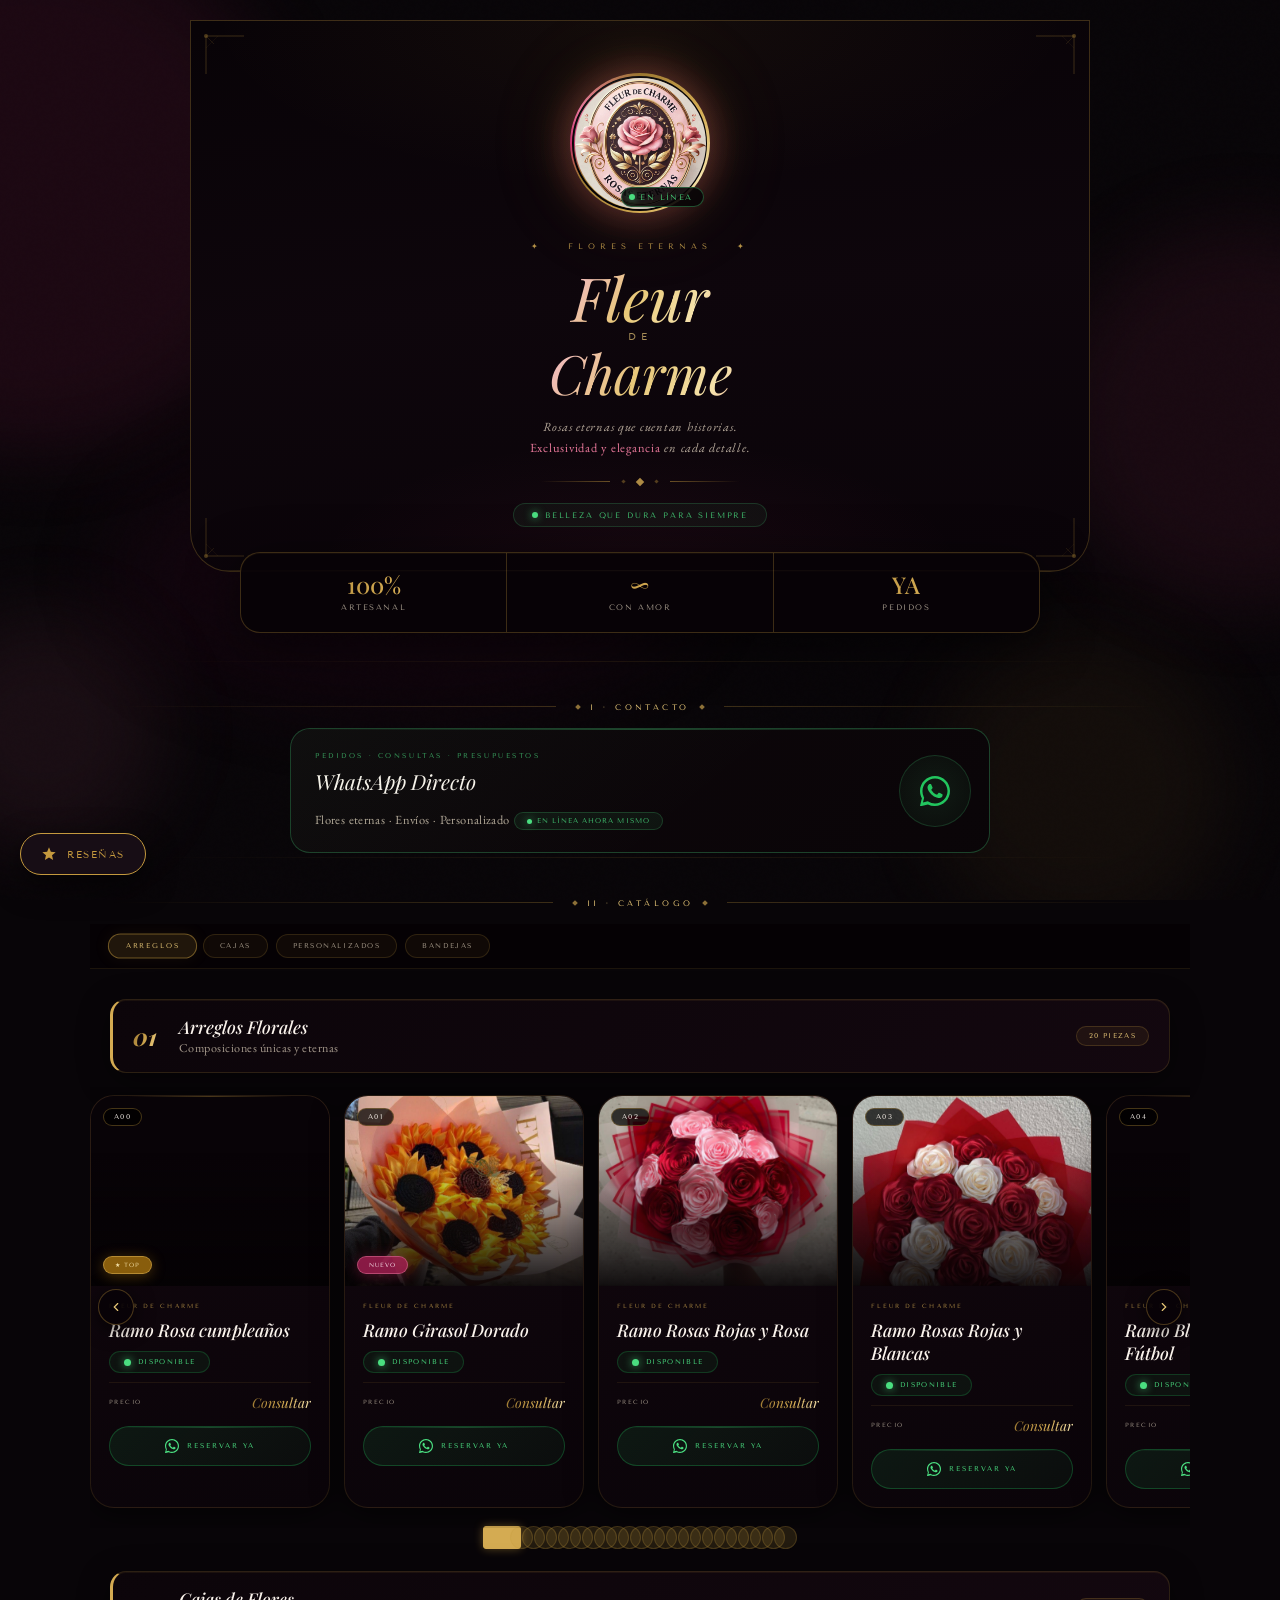
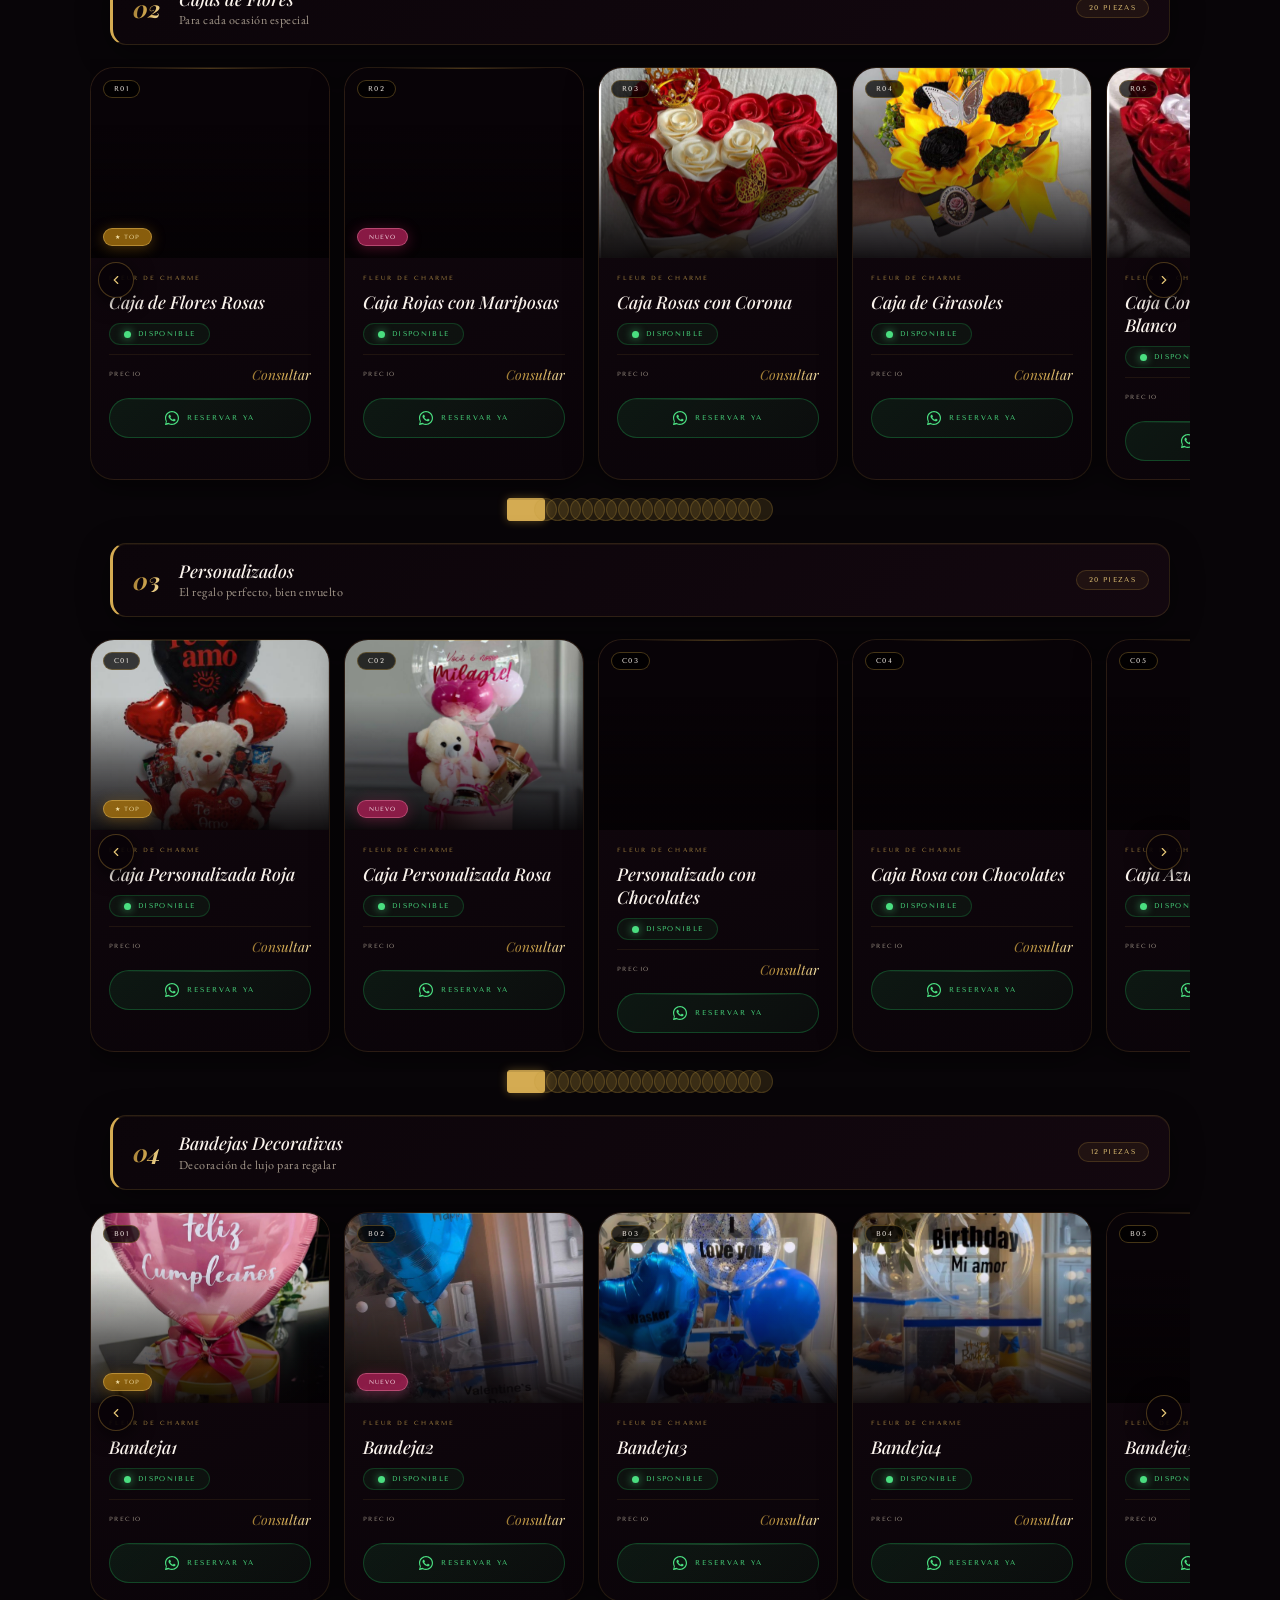
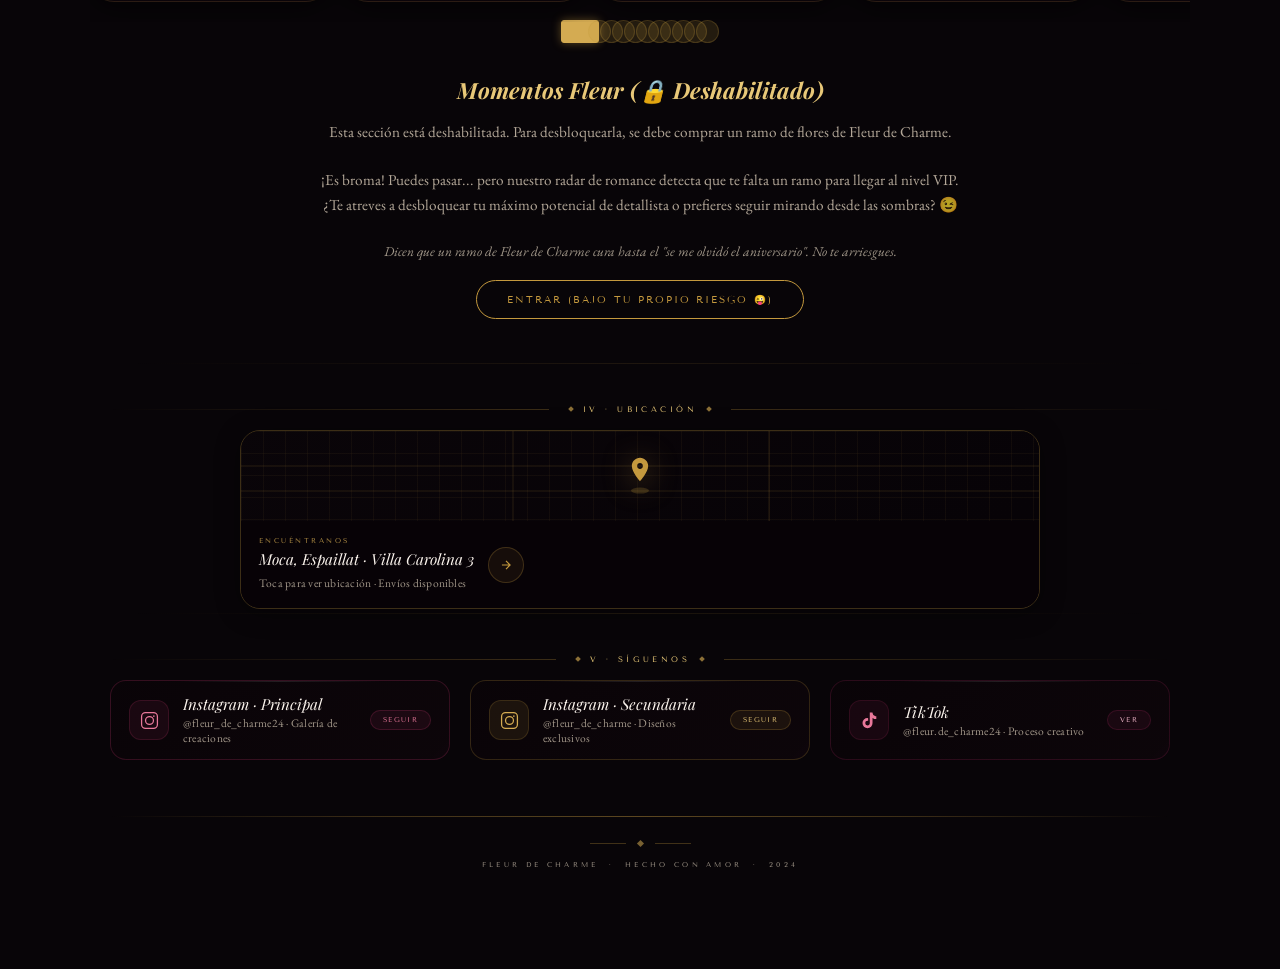
==== commit 98735e15: "Add files via upload" ====
--- a/index.html
+++ b/index.html
@@ -9,6 +9,7 @@
 <meta property="og:title" content="Fleur de Charme · Flores Eternas"/>
 <!-- SEO Meta Tags -->
 <meta name="keywords" content="flores eternas, rosas preservadas, bandejas decorativas, regalos, Moca, República Dominicana, arreglos florales, exclusividad, elegancia, regalos personalizados"/>
+<meta name="description" content="Especialistas en rosas eternas y arreglos florales artesanales en Moca. Regalos exclusivos y bandejas decorativas para momentos inolvidables.">
 <meta name="author" content="Fleur de Charme"/>
 <meta name="robots" content="index, follow"/>
 <!-- Google Search Console verification meta tag -->
@@ -61,7 +62,7 @@
 
   --text-primary: #faf3ec;
   --text-secondary: rgba(245,230,208,0.72);
-  --text-dim: rgba(245,230,208,0.42);
+  --text-dim: rgba(245,230,208,0.65);
   --text-rose: #e8789a;
   --text-gold: #d4ab52;
 }
@@ -1174,7 +1175,7 @@
     <div class="portrait-wrap">
       <div class="portrait-halo"></div>
       <div class="portrait-ring">
-        <img class="portrait-img" src="logo1.webp" alt="Fleur de Charme" fetchpriority="high"
+        <img class="portrait-img" src="logo1.webp" alt="Logotipo Fleur de Charme" fetchpriority="high" width="140" height="140"
           onerror="this.style.display='none';this.parentElement.style.background='conic-gradient(#9a7630 0deg,#d4ab52 60deg,#f5e2aa 120deg,#d4ab52 180deg,#9a7630 240deg,#c8326e 270deg,#e8789a 300deg,#9a7630 360deg)'"/>
       </div>
       <div class="live-badge">
@@ -1242,7 +1243,7 @@
     <div class="sec-rule r"></div>
   </div>
 
-  <a href="https://wa.link/3pzjqe" class="wa-grand" target="_blank">
+  <a href="https://wa.link/3pzjqe" class="wa-grand" target="_blank" aria-label="Contactar por WhatsApp">
     <div class="wa-text-block">
       <span class="wa-eyebrow">Pedidos · Consultas · Presupuestos</span>
       <span class="wa-headline">WhatsApp Directo</span>
@@ -1253,7 +1254,7 @@
       </div>
     </div>
     <div class="wa-icon-block">
-      <svg viewBox="0 0 24 24" fill="#22c55e">
+      <svg viewBox="0 0 24 24" fill="#22c55e" aria-hidden="true">
         <path d="M17.472 14.382c-.297-.149-1.758-.867-2.03-.967-.273-.099-.471-.148-.67.15-.197.297-.767.966-.94 1.164-.173.199-.347.223-.644.075-.297-.15-1.255-.463-2.39-1.475-.883-.788-1.48-1.761-1.653-2.059-.173-.297-.018-.458.13-.606.134-.133.298-.347.446-.52.149-.174.198-.298.298-.497.099-.198.05-.371-.025-.52-.075-.149-.669-1.612-.916-2.207-.242-.579-.487-.5-.669-.51-.173-.008-.371-.01-.57-.01-.198 0-.52.074-.792.372-.272.297-1.04 1.016-1.04 2.479 0 1.462 1.065 2.875 1.213 3.074.149.198 2.096 3.2 5.077 4.487.709.306 1.262.489 1.694.625.712.227 1.36.195 1.871.118.571-.085 1.758-.719 2.006-1.413.248-.694.248-1.289.173-1.413-.074-.124-.272-.198-.57-.347z"/>
         <path d="M12 0C5.373 0 0 5.373 0 12c0 2.127.558 4.126 1.533 5.859L.057 23.57a.5.5 0 0 0 .614.614l5.684-1.476A11.94 11.94 0 0 0 12 24c6.627 0 12-5.373 12-12S18.627 0 12 0zm0 22c-1.98 0-3.842-.582-5.408-1.585l-.374-.232-3.882 1.009 1.01-3.867-.243-.385A9.96 9.96 0 0 1 2 12C2 6.477 6.477 2 12 2s10 4.477 10 10-4.477 10-10 10z"/>
       </svg>
@@ -1274,10 +1275,10 @@
 
   <!-- Sticky category nav -->
   <nav class="cat-nav">
-    <button class="cat-nav-btn active" onclick="scrollToCat('track1',this)">Arreglos</button>
-    <button class="cat-nav-btn" onclick="scrollToCat('track2',this)">Cajas</button>
-    <button class="cat-nav-btn" onclick="scrollToCat('track3',this)">Personalizados</button>
-    <button class="cat-nav-btn" onclick="scrollToCat('track4',this)">Bandejas</button>
+    <button class="cat-nav-btn active" onclick="scrollToCat('track1',this)" aria-label="Ver Arreglos">Arreglos</button>
+    <button class="cat-nav-btn" onclick="scrollToCat('track2',this)" aria-label="Ver Cajas">Cajas</button>
+    <button class="cat-nav-btn" onclick="scrollToCat('track3',this)" aria-label="Ver Personalizados">Personalizados</button>
+    <button class="cat-nav-btn" onclick="scrollToCat('track4',this)" aria-label="Ver Bandejas">Bandejas</button>
   </nav>
 
   <!-- GROUP 1: Arreglos -->
@@ -1345,7 +1346,7 @@
       ¿Te atreves a desbloquear tu máximo potencial de detallista o prefieres seguir mirando desde las sombras? 😉
     </p>
     <p style="font-family:'EB Garamond', serif; font-size:0.85rem; color:var(--text-dim); margin-bottom:20px; font-style:italic;">Dicen que un ramo de Fleur de Charme cura hasta el "se me olvidó el aniversario". No te arriesgues.</p>
-    <a href="catalogo.html" class="soc-pill" style="font-size:0.6rem; padding:12px 30px; letter-spacing:0.2em; display:inline-block; border:1px solid var(--gold); color:var(--gold); text-decoration:none;">ENTRAR (BAJO TU PROPIO RIESGO 😜)</a>
+    <a href="catalogo.html" class="soc-pill" style="font-size:0.6rem; padding:12px 30px; letter-spacing:0.2em; display:inline-block; border:1px solid var(--gold); color:var(--gold); text-decoration:none;" aria-label="Ir a Momentos Fleur">ENTRAR (BAJO TU PROPIO RIESGO 😜)</a>
   </div>
 
   <!-- Lightbox -->
@@ -1355,12 +1356,12 @@
     </div>
     <span class="lb-counter" id="lbCounter"></span>
     <div class="lb-img-container">
-      <div class="lb-arrow lb-arr-l" id="lbPrev" onclick="lbNav(-1)">
-        <svg viewBox="0 0 24 24" fill="none" stroke-width="2" stroke-linecap="round"><path d="M15 18l-6-6 6-6"/></svg>
+      <div class="lb-arrow lb-arr-l" id="lbPrev" onclick="lbNav(-1)" aria-label="Imagen anterior">
+        <svg viewBox="0 0 24 24" fill="none" stroke-width="2" stroke-linecap="round" aria-hidden="true"><path d="M15 18l-6-6 6-6"/></svg>
       </div>
       <img id="lbImg" src="" alt=""/>
-      <div class="lb-arrow lb-arr-r" id="lbNext" onclick="lbNav(1)">
-        <svg viewBox="0 0 24 24" fill="none" stroke-width="2" stroke-linecap="round"><path d="M9 18l6-6-6-6"/></svg>
+      <div class="lb-arrow lb-arr-r" id="lbNext" onclick="lbNav(1)" aria-label="Siguiente imagen">
+        <svg viewBox="0 0 24 24" fill="none" stroke-width="2" stroke-linecap="round" aria-hidden="true"><path d="M9 18l6-6-6-6"/></svg>
       </div>
     </div>
     <div class="lb-info">
@@ -1368,7 +1369,7 @@
       <span class="lb-desc" id="lbDesc"></span>
     </div>
     <a class="lb-reserve" id="lbReserve" href="https://wa.link/3pzjqe" target="_blank">
-      <svg viewBox="0 0 24 24" fill="#4ade80"><path d="M17.472 14.382c-.297-.149-1.758-.867-2.03-.967-.273-.099-.471-.148-.67.15-.197.297-.767.966-.94 1.164-.173.199-.347.223-.644.075-.297-.15-1.255-.463-2.39-1.475-.883-.788-1.48-1.761-1.653-2.059-.173-.297-.018-.458.13-.606.134-.133.298-.347.446-.52.149-.174.198-.298.298-.497.099-.198.05-.371-.025-.52-.075-.149-.669-1.612-.916-2.207-.242-.579-.487-.5-.669-.51-.173-.008-.371-.01-.57-.01-.198 0-.52.074-.792.372-.272.297-1.04 1.016-1.04 2.479 0 1.462 1.065 2.875 1.213 3.074.149.198 2.096 3.2 5.077 4.487.709.306 1.262.489 1.694.625.712.227 1.36.195 1.871.118.571-.085 1.758-.719 2.006-1.413.248-.694.248-1.289.173-1.413-.074-.124-.272-.198-.57-.347z"/><path d="M12 0C5.373 0 0 5.373 0 12c0 2.127.558 4.126 1.533 5.859L.057 23.57a.5.5 0 0 0 .614.614l5.684-1.476A11.94 11.94 0 0 0 12 24c6.627 0 12-5.373 12-12S18.627 0 12 0zm0 22c-1.98 0-3.842-.582-5.408-1.585l-.374-.232-3.882 1.009 1.01-3.867-.243-.385A9.96 9.96 0 0 1 2 12C2 6.477 6.477 2 12 2s10 4.477 10 10-4.477 10-10 10z"/></svg>
+      <svg viewBox="0 0 24 24" fill="#4ade80" aria-hidden="true"><path d="M17.472 14.382c-.297-.149-1.758-.867-2.03-.967-.273-.099-.471-.148-.67.15-.197.297-.767.966-.94 1.164-.173.199-.347.223-.644.075-.297-.15-1.255-.463-2.39-1.475-.883-.788-1.48-1.761-1.653-2.059-.173-.297-.018-.458.13-.606.134-.133.298-.347.446-.52.149-.174.198-.298.298-.497.099-.198.05-.371-.025-.52-.075-.149-.669-1.612-.916-2.207-.242-.579-.487-.5-.669-.51-.173-.008-.371-.01-.57-.01-.198 0-.52.074-.792.372-.272.297-1.04 1.016-1.04 2.479 0 1.462 1.065 2.875 1.213 3.074.149.198 2.096 3.2 5.077 4.487.709.306 1.262.489 1.694.625.712.227 1.36.195 1.871.118.571-.085 1.758-.719 2.006-1.413.248-.694.248-1.289.173-1.413-.074-.124-.272-.198-.57-.347z"/><path d="M12 0C5.373 0 0 5.373 0 12c0 2.127.558 4.126 1.533 5.859L.057 23.57a.5.5 0 0 0 .614.614l5.684-1.476A11.94 11.94 0 0 0 12 24c6.627 0 12-5.373 12-12S18.627 0 12 0zm0 22c-1.98 0-3.842-.582-5.408-1.585l-.374-.232-3.882 1.009 1.01-3.867-.243-.385A9.96 9.96 0 0 1 2 12C2 6.477 6.477 2 12 2s10 4.477 10 10-4.477 10-10 10z"/></svg>
       Reservar este arreglo
     </a>
   </div>
@@ -1388,13 +1389,13 @@
   <div class="loc-wrap">
     <a href="https://maps.app.goo.gl/gA9ouJ7kzN5FrqM6A" class="loc-card" target="_blank">
       <div class="loc-map-area">
-        <div class="loc-grid"></div>
+        <div class="loc-grid" aria-hidden="true"></div>
         <div class="loc-road loc-road-h" style="top:38%"></div>
         <div class="loc-road loc-road-h" style="top:65%"></div>
         <div class="loc-road loc-road-v" style="left:34%"></div>
         <div class="loc-road loc-road-v" style="left:66%"></div>
         <div class="loc-pin">
-          <div class="loc-pin-icon">
+          <div class="loc-pin-icon" aria-hidden="true">
             <svg viewBox="0 0 24 24" fill="#c4993e"><path d="M12 2C8.13 2 5 5.13 5 9c0 5.25 7 13 7 13s7-7.75 7-13c0-3.87-3.13-7-7-7zm0 9.5c-1.38 0-2.5-1.12-2.5-2.5S10.62 6.5 12 6.5s2.5 1.12 2.5 2.5S13.38 11.5 12 11.5z"/></svg>
           </div>
           <div class="loc-pin-shadow"></div>
@@ -1427,10 +1428,10 @@
 
   <div class="social-list">
 
-    <a href="https://www.instagram.com/fleur_de_charme24" class="soc-btn soc-ig" target="_blank">
+    <a href="https://www.instagram.com/lauracastillodegonzalez_?utm_source=ig_web_button_share_sheet&igsh=ZDNlZDc0MzIxNw==" class="soc-btn soc-ig" target="_blank" aria-label="Seguir en Instagram (Cuenta Principal)">
       <div class="soc-icon">
         <svg viewBox="0 0 24 24" fill="none" stroke="#e8789a" stroke-width="1.6" stroke-linecap="round">
-          <rect x="2" y="2" width="20" height="20" rx="5"/>
+          <rect x="2" y="2" width="20" height="20" rx="5" aria-hidden="true"/>
           <circle cx="12" cy="12" r="5"/>
           <circle cx="17.5" cy="6.5" r="1" fill="#e8789a" stroke="none"/>
         </svg>
@@ -1442,10 +1443,10 @@
       <div class="soc-pill">Seguir</div>
     </a>
 
-    <a href="https://www.instagram.com/fleur_de_charme24_?utm_source=ig_web_button_share_sheet&igsh=ZDNlZDc0MzIxNw==" class="soc-btn soc-ig2" target="_blank">
+    <a href="https://www.instagram.com/fleur_de_charme24_?utm_source=ig_web_button_share_sheet&igsh=ZDNlZDc0MzIxNw==" class="soc-btn soc-ig2" target="_blank" aria-label="Seguir en Instagram (Diseños Exclusivos)">
       <div class="soc-icon">
         <svg viewBox="0 0 24 24" fill="none" stroke="#d4ab52" stroke-width="1.6" stroke-linecap="round">
-          <rect x="2" y="2" width="20" height="20" rx="5"/>
+          <rect x="2" y="2" width="20" height="20" rx="5" aria-hidden="true"/>
           <circle cx="12" cy="12" r="5"/>
           <circle cx="17.5" cy="6.5" r="1" fill="#d4ab52" stroke="none"/>
         </svg>
@@ -1457,9 +1458,9 @@
       <div class="soc-pill">Seguir</div>
     </a>
 
-    <a href="https://www.tiktok.com/@fleur.de_charme24?_r=1&_t=ZS-94Wm44F9UMU" class="soc-btn soc-tk" target="_blank">
+    <a href="https://www.tiktok.com/@fleur.de_charme24?_r=1&_t=ZS-94Wm44F9UMU" class="soc-btn soc-tk" target="_blank" aria-label="Ver videos en TikTok">
       <div class="soc-icon">
-        <svg viewBox="0 0 24 24" fill="#e8789a">
+        <svg viewBox="0 0 24 24" fill="#e8789a" aria-hidden="true">
           <path d="M19.59 6.69a4.83 4.83 0 0 1-3.77-4.25V2h-3.45v13.67a2.89 2.89 0 0 1-2.88 2.5 2.89 2.89 0 0 1-2.89-2.89 2.89 2.89 0 0 1 2.89-2.89c.28 0 .54.04.79.1V9.01a6.27 6.27 0 0 0-.79-.05 6.34 6.34 0 0 0-6.34 6.34 6.34 6.34 0 0 0 6.34 6.34 6.34 6.34 0 0 0 6.33-6.34V8.69a8.18 8.18 0 0 0 4.78 1.52V6.76a4.85 4.85 0 0 1-1.01-.07z"/>
         </svg>
       </div>
@@ -1484,7 +1485,7 @@
   </div>
 
   <!-- Reviews UI -->
-  <a href="resenas.html" class="review-btn-fixed" style="text-decoration:none;">
+  <a href="resenas.html" class="review-btn-fixed" style="text-decoration:none;" aria-label="Ver todas las reseñas">
     <svg width="16" height="16" viewBox="0 0 24 24" fill="currentColor"><path d="M12 17.27L18.18 21l-1.64-7.03L22 9.24l-7.19-.61L12 2 9.19 8.63 2 9.24l5.46 4.73L5.82 21z"/></svg>
     Reseñas
   </a>
@@ -1649,7 +1650,7 @@
   }
 
   items.forEach((item, idx) => {
-    const card = document.createElement('div');
+    const card = document.createElement('article');
     card.className = 'cat-card';
 
     let badgeHtml = '';
@@ -1658,7 +1659,7 @@
 
     card.innerHTML = `
       <div class="cat-img-wrap">
-        <img class="cat-img" src="${item.img}" loading="lazy" decoding="async" alt="${item.title}">
+        <img class="cat-img" src="${item.img}" loading="lazy" decoding="async" alt="${item.title}" width="240" height="192">
         <span class="cat-num">${item.id}</span>
         ${badgeHtml}
         <div class="cat-zoom">
@@ -1684,7 +1685,8 @@
     card.querySelector('.cat-img-wrap').addEventListener('click', () => openCatLight(item, catalog, items, idx));
     track.appendChild(card);
 
-    const dot = document.createElement('div');
+    const dot = document.createElement('button');
+    dot.setAttribute('aria-label', `Ir a producto ${idx + 1}`);
     dot.className = 'cat-dot' + (idx === 0 ? ' active' : '');
     dot.addEventListener('click', () => {
       const cards = track.querySelectorAll('.cat-card');
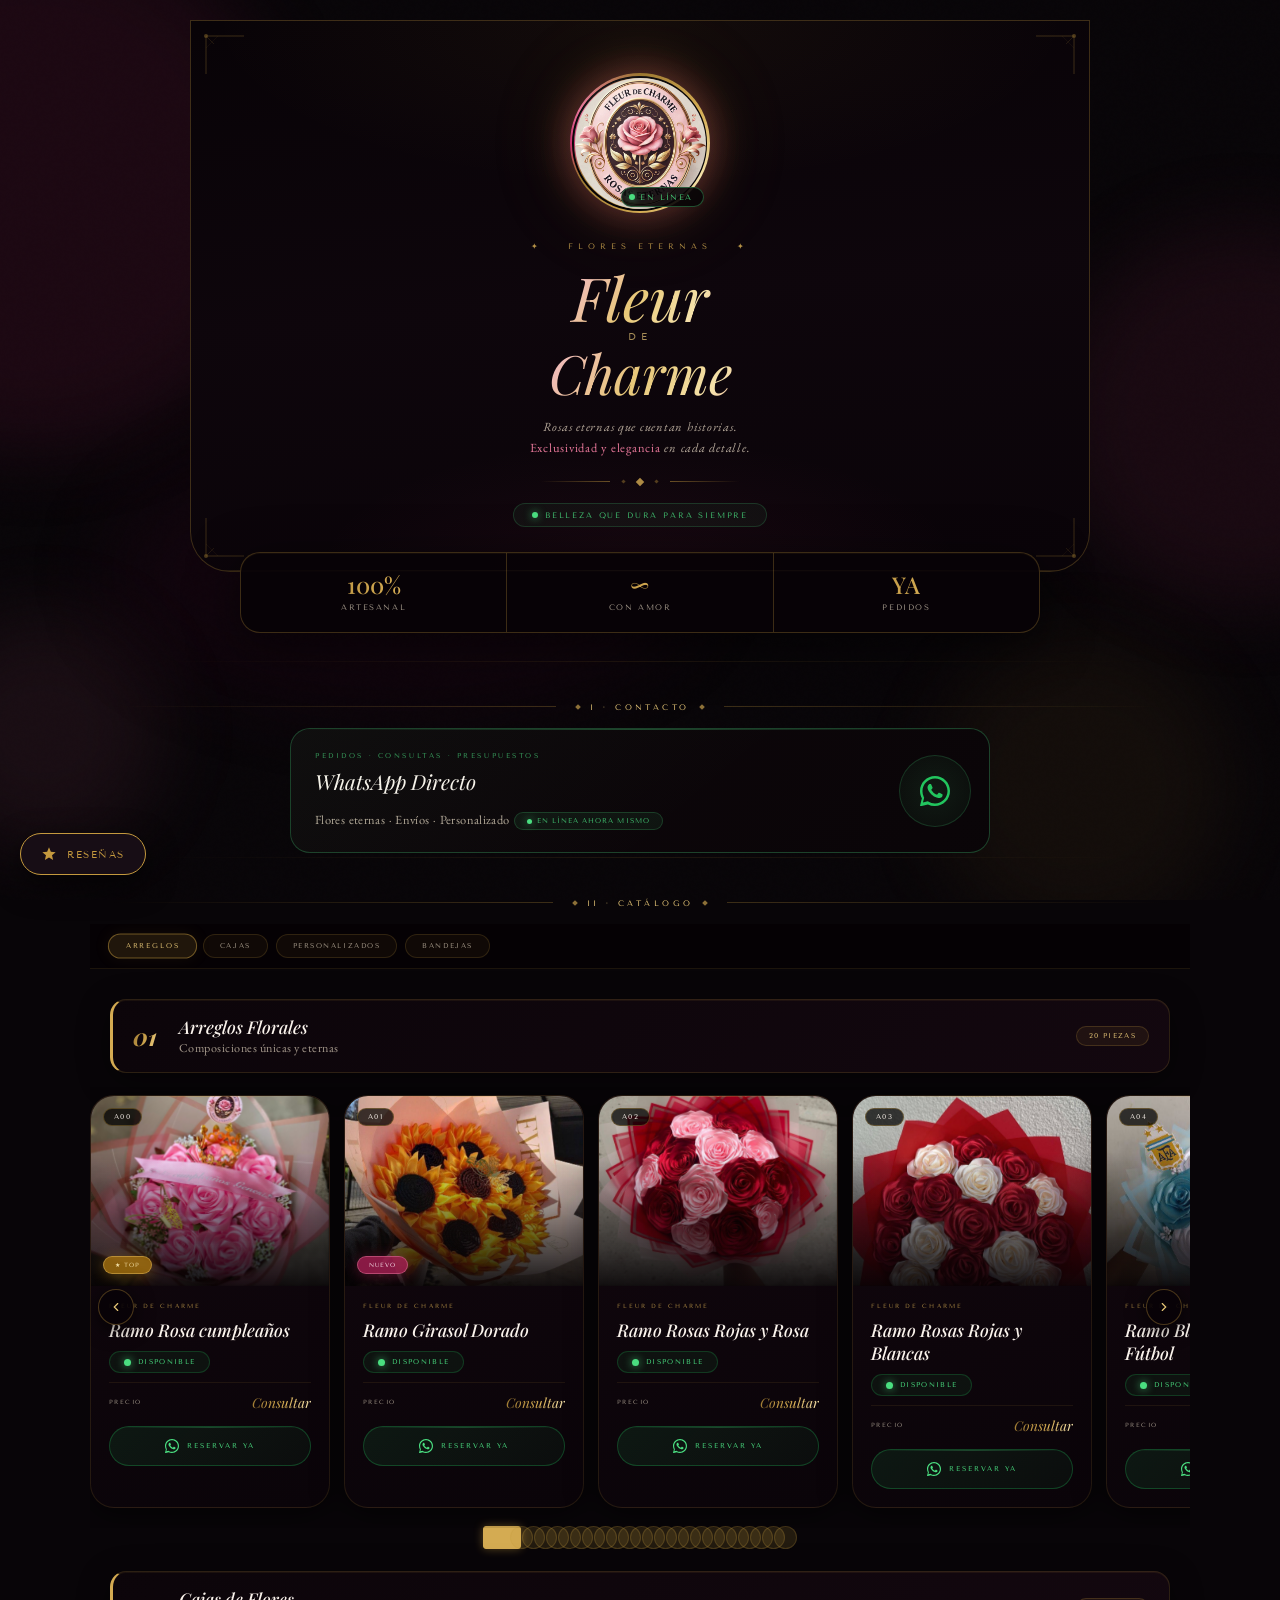
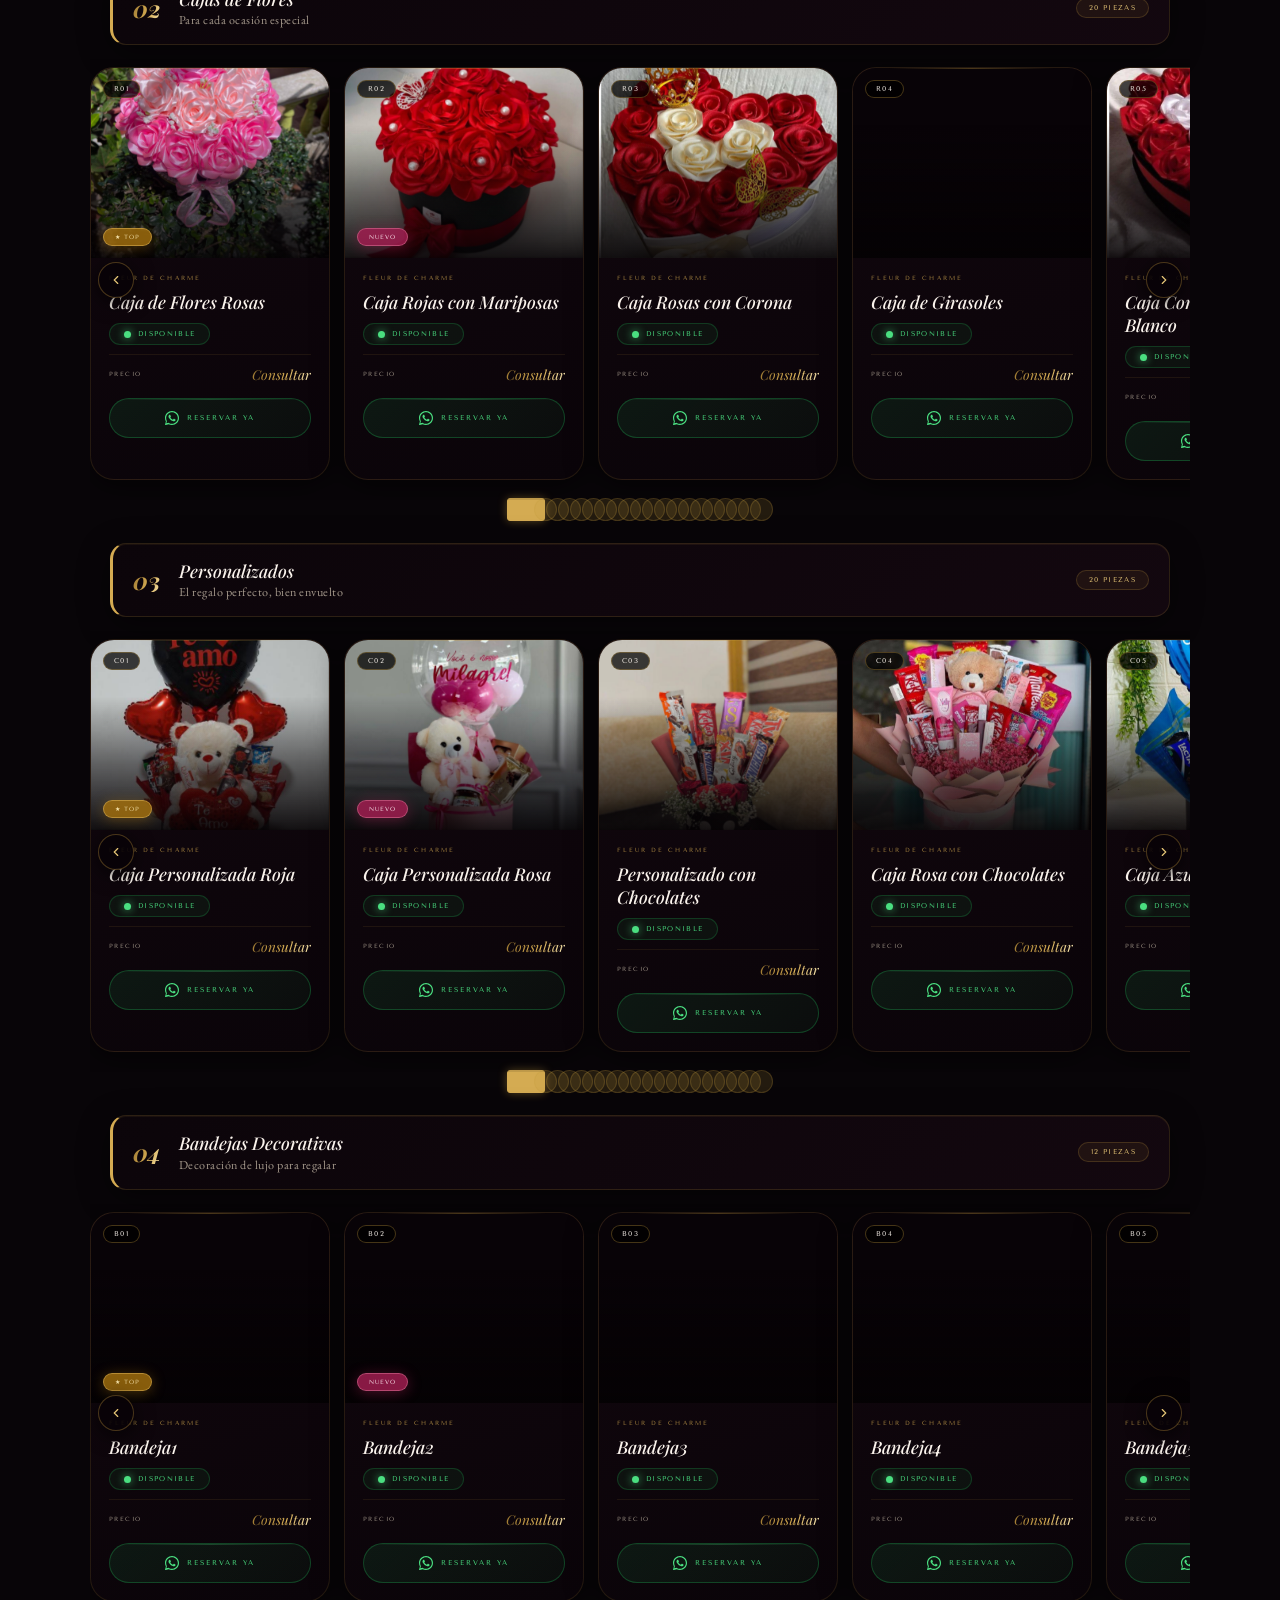
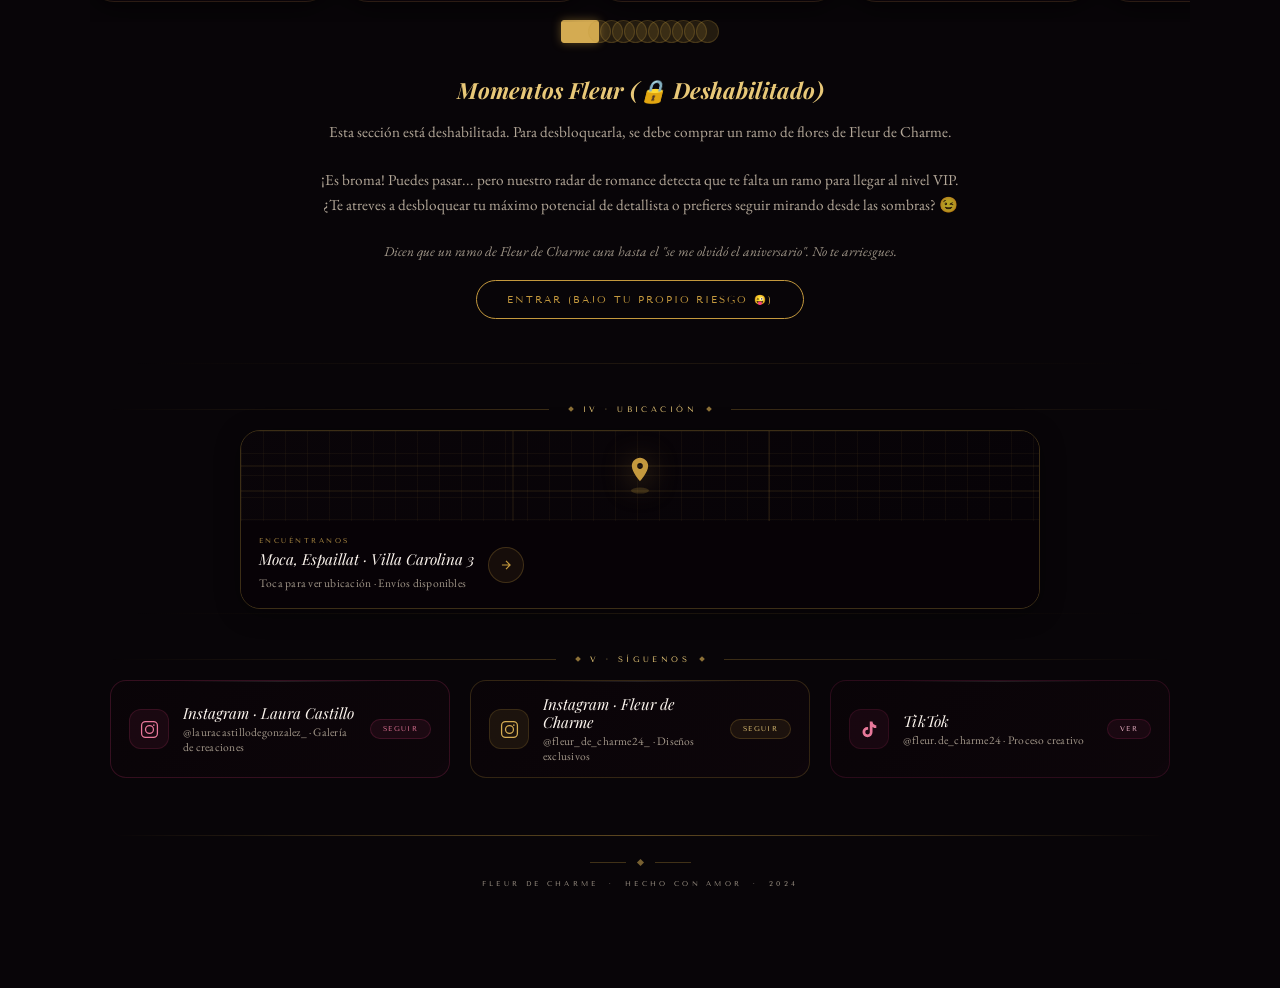
==== commit 19271665: "Add files via upload" ====
--- a/index.html
+++ b/index.html
@@ -5,6 +5,7 @@
 <meta name="viewport" content="width=device-width, initial-scale=1.0, viewport-fit=cover"/>
 <link rel="icon" type="image/jpeg" href="logo1.ico">
 <title>Fleur de Charme · Flores Eternas</title>
+<meta property="og:image" content="https://fleurde-charme.vercel.app/logo1.webp"/>
 <meta name="description" content="Flores eternas y preservadas artesanales. Arreglos, cajas, personalizados y bandejas de lujo. Pedidos por WhatsApp · Moca, República Dominicana."/>
 <meta property="og:title" content="Fleur de Charme · Flores Eternas"/>
 <!-- SEO Meta Tags -->
@@ -1175,7 +1176,7 @@
     <div class="portrait-wrap">
       <div class="portrait-halo"></div>
       <div class="portrait-ring">
-        <img class="portrait-img" src="logo1.webp" alt="Logotipo Fleur de Charme" fetchpriority="high" width="140" height="140"
+        <img class="portrait-img" src="logo1.webp" alt="Logotipo de Fleur de Charme: Rosa rosa en un óvalo dorado con el texto 'Fleur de Charme Rosas Eternas'" fetchpriority="high" width="140" height="140"
           onerror="this.style.display='none';this.parentElement.style.background='conic-gradient(#9a7630 0deg,#d4ab52 60deg,#f5e2aa 120deg,#d4ab52 180deg,#9a7630 240deg,#c8326e 270deg,#e8789a 300deg,#9a7630 360deg)'"/>
       </div>
       <div class="live-badge">
@@ -1243,7 +1244,7 @@
     <div class="sec-rule r"></div>
   </div>
 
-  <a href="https://wa.link/3pzjqe" class="wa-grand" target="_blank" aria-label="Contactar por WhatsApp">
+  <a href="https://wa.link/3pzjqe" class="wa-grand" target="_blank" rel="noopener noreferrer" aria-label="Contactar por WhatsApp">
     <div class="wa-text-block">
       <span class="wa-eyebrow">Pedidos · Consultas · Presupuestos</span>
       <span class="wa-headline">WhatsApp Directo</span>
@@ -1254,7 +1255,7 @@
       </div>
     </div>
     <div class="wa-icon-block">
-      <svg viewBox="0 0 24 24" fill="#22c55e" aria-hidden="true">
+      <svg viewBox="0 0 24 24" fill="#22c55e" aria-hidden="true" role="img" aria-label="Icono de WhatsApp">
         <path d="M17.472 14.382c-.297-.149-1.758-.867-2.03-.967-.273-.099-.471-.148-.67.15-.197.297-.767.966-.94 1.164-.173.199-.347.223-.644.075-.297-.15-1.255-.463-2.39-1.475-.883-.788-1.48-1.761-1.653-2.059-.173-.297-.018-.458.13-.606.134-.133.298-.347.446-.52.149-.174.198-.298.298-.497.099-.198.05-.371-.025-.52-.075-.149-.669-1.612-.916-2.207-.242-.579-.487-.5-.669-.51-.173-.008-.371-.01-.57-.01-.198 0-.52.074-.792.372-.272.297-1.04 1.016-1.04 2.479 0 1.462 1.065 2.875 1.213 3.074.149.198 2.096 3.2 5.077 4.487.709.306 1.262.489 1.694.625.712.227 1.36.195 1.871.118.571-.085 1.758-.719 2.006-1.413.248-.694.248-1.289.173-1.413-.074-.124-.272-.198-.57-.347z"/>
         <path d="M12 0C5.373 0 0 5.373 0 12c0 2.127.558 4.126 1.533 5.859L.057 23.57a.5.5 0 0 0 .614.614l5.684-1.476A11.94 11.94 0 0 0 12 24c6.627 0 12-5.373 12-12S18.627 0 12 0zm0 22c-1.98 0-3.842-.582-5.408-1.585l-.374-.232-3.882 1.009 1.01-3.867-.243-.385A9.96 9.96 0 0 1 2 12C2 6.477 6.477 2 12 2s10 4.477 10 10-4.477 10-10 10z"/>
       </svg>
@@ -1275,10 +1276,10 @@
 
   <!-- Sticky category nav -->
   <nav class="cat-nav">
-    <button class="cat-nav-btn active" onclick="scrollToCat('track1',this)" aria-label="Ver Arreglos">Arreglos</button>
-    <button class="cat-nav-btn" onclick="scrollToCat('track2',this)" aria-label="Ver Cajas">Cajas</button>
-    <button class="cat-nav-btn" onclick="scrollToCat('track3',this)" aria-label="Ver Personalizados">Personalizados</button>
-    <button class="cat-nav-btn" onclick="scrollToCat('track4',this)" aria-label="Ver Bandejas">Bandejas</button>
+    <button class="cat-nav-btn active" onclick="scrollToCat('track1',this)" aria-label="Ver categoría Arreglos Florales">Arreglos</button>
+    <button class="cat-nav-btn" onclick="scrollToCat('track2',this)" aria-label="Ver categoría Cajas de Flores">Cajas</button>
+    <button class="cat-nav-btn" onclick="scrollToCat('track3',this)" aria-label="Ver categoría Personalizados">Personalizados</button>
+    <button class="cat-nav-btn" onclick="scrollToCat('track4',this)" aria-label="Ver categoría Bandejas Decorativas">Bandejas</button>
   </nav>
 
   <!-- GROUP 1: Arreglos -->
@@ -1368,8 +1369,8 @@
       <span class="lb-title" id="lbTitle"></span>
       <span class="lb-desc" id="lbDesc"></span>
     </div>
-    <a class="lb-reserve" id="lbReserve" href="https://wa.link/3pzjqe" target="_blank">
-      <svg viewBox="0 0 24 24" fill="#4ade80" aria-hidden="true"><path d="M17.472 14.382c-.297-.149-1.758-.867-2.03-.967-.273-.099-.471-.148-.67.15-.197.297-.767.966-.94 1.164-.173.199-.347.223-.644.075-.297-.15-1.255-.463-2.39-1.475-.883-.788-1.48-1.761-1.653-2.059-.173-.297-.018-.458.13-.606.134-.133.298-.347.446-.52.149-.174.198-.298.298-.497.099-.198.05-.371-.025-.52-.075-.149-.669-1.612-.916-2.207-.242-.579-.487-.5-.669-.51-.173-.008-.371-.01-.57-.01-.198 0-.52.074-.792.372-.272.297-1.04 1.016-1.04 2.479 0 1.462 1.065 2.875 1.213 3.074.149.198 2.096 3.2 5.077 4.487.709.306 1.262.489 1.694.625.712.227 1.36.195 1.871.118.571-.085 1.758-.719 2.006-1.413.248-.694.248-1.289.173-1.413-.074-.124-.272-.198-.57-.347z"/><path d="M12 0C5.373 0 0 5.373 0 12c0 2.127.558 4.126 1.533 5.859L.057 23.57a.5.5 0 0 0 .614.614l5.684-1.476A11.94 11.94 0 0 0 12 24c6.627 0 12-5.373 12-12S18.627 0 12 0zm0 22c-1.98 0-3.842-.582-5.408-1.585l-.374-.232-3.882 1.009 1.01-3.867-.243-.385A9.96 9.96 0 0 1 2 12C2 6.477 6.477 2 12 2s10 4.477 10 10-4.477 10-10 10z"/></svg>
+    <a class="lb-reserve" id="lbReserve" href="https://wa.link/3pzjqe" target="_blank" rel="noopener noreferrer">
+      <svg viewBox="0 0 24 24" fill="#4ade80" aria-hidden="true" role="img" aria-label="Icono de WhatsApp">
       Reservar este arreglo
     </a>
   </div>
@@ -1388,7 +1389,7 @@
 
   <div class="loc-wrap">
     <a href="https://maps.app.goo.gl/gA9ouJ7kzN5FrqM6A" class="loc-card" target="_blank">
-      <div class="loc-map-area">
+      <div class="loc-map-area" aria-label="Mapa de ubicación de Fleur de Charme">
         <div class="loc-grid" aria-hidden="true"></div>
         <div class="loc-road loc-road-h" style="top:38%"></div>
         <div class="loc-road loc-road-h" style="top:65%"></div>
@@ -1428,39 +1429,39 @@
 
   <div class="social-list">
 
-    <a href="https://www.instagram.com/lauracastillodegonzalez_?utm_source=ig_web_button_share_sheet&igsh=ZDNlZDc0MzIxNw==" class="soc-btn soc-ig" target="_blank" aria-label="Seguir en Instagram (Cuenta Principal)">
+    <a href="https://www.instagram.com/lauracastillodegonzalez_?utm_source=ig_web_button_share_sheet&igsh=ZDNlZDc0MzIxNw==" class="soc-btn soc-ig" target="_blank" rel="noopener noreferrer" aria-label="Seguir en Instagram (Cuenta Principal)">
       <div class="soc-icon">
-        <svg viewBox="0 0 24 24" fill="none" stroke="#e8789a" stroke-width="1.6" stroke-linecap="round">
+        <svg viewBox="0 0 24 24" fill="none" stroke="#e8789a" stroke-width="1.6" stroke-linecap="round" role="img" aria-label="Icono de Instagram">
           <rect x="2" y="2" width="20" height="20" rx="5" aria-hidden="true"/>
           <circle cx="12" cy="12" r="5"/>
           <circle cx="17.5" cy="6.5" r="1" fill="#e8789a" stroke="none"/>
         </svg>
       </div>
       <div class="soc-info">
-        <span class="soc-name">Instagram · Principal</span>
-        <span class="soc-handle">@fleur_de_charme24 · Galería de creaciones</span>
+        <span class="soc-name">Instagram · Laura Castillo</span>
+        <span class="soc-handle">@lauracastillodegonzalez_ · Galería de creaciones</span>
       </div>
       <div class="soc-pill">Seguir</div>
     </a>
 
-    <a href="https://www.instagram.com/fleur_de_charme24_?utm_source=ig_web_button_share_sheet&igsh=ZDNlZDc0MzIxNw==" class="soc-btn soc-ig2" target="_blank" aria-label="Seguir en Instagram (Diseños Exclusivos)">
+    <a href="https://www.instagram.com/fleur_de_charme24_?utm_source=ig_web_button_share_sheet&igsh=ZDNlZDc0MzIxNw==" class="soc-btn soc-ig2" target="_blank" rel="noopener noreferrer" aria-label="Seguir en Instagram (Diseños Exclusivos)">
       <div class="soc-icon">
-        <svg viewBox="0 0 24 24" fill="none" stroke="#d4ab52" stroke-width="1.6" stroke-linecap="round">
+        <svg viewBox="0 0 24 24" fill="none" stroke="#d4ab52" stroke-width="1.6" stroke-linecap="round" role="img" aria-label="Icono de Instagram">
           <rect x="2" y="2" width="20" height="20" rx="5" aria-hidden="true"/>
           <circle cx="12" cy="12" r="5"/>
           <circle cx="17.5" cy="6.5" r="1" fill="#d4ab52" stroke="none"/>
         </svg>
       </div>
       <div class="soc-info">
-        <span class="soc-name">Instagram · Secundaria</span>
-        <span class="soc-handle">@fleur_de_charme · Diseños exclusivos</span>
+        <span class="soc-name">Instagram · Fleur de Charme</span>
+        <span class="soc-handle">@fleur_de_charme24_ · Diseños exclusivos</span>
       </div>
       <div class="soc-pill">Seguir</div>
     </a>
 
-    <a href="https://www.tiktok.com/@fleur.de_charme24?_r=1&_t=ZS-94Wm44F9UMU" class="soc-btn soc-tk" target="_blank" aria-label="Ver videos en TikTok">
+    <a href="https://www.tiktok.com/@fleur.de_charme24?_r=1&_t=ZS-94Wm44F9UMU" class="soc-btn soc-tk" target="_blank" rel="noopener noreferrer" aria-label="Ver videos en TikTok">
       <div class="soc-icon">
-        <svg viewBox="0 0 24 24" fill="#e8789a" aria-hidden="true">
+        <svg viewBox="0 0 24 24" fill="#e8789a" aria-hidden="true" role="img" aria-label="Icono de TikTok">
           <path d="M19.59 6.69a4.83 4.83 0 0 1-3.77-4.25V2h-3.45v13.67a2.89 2.89 0 0 1-2.88 2.5 2.89 2.89 0 0 1-2.89-2.89 2.89 2.89 0 0 1 2.89-2.89c.28 0 .54.04.79.1V9.01a6.27 6.27 0 0 0-.79-.05 6.34 6.34 0 0 0-6.34 6.34 6.34 6.34 0 0 0 6.34 6.34 6.34 6.34 0 0 0 6.33-6.34V8.69a8.18 8.18 0 0 0 4.78 1.52V6.76a4.85 4.85 0 0 1-1.01-.07z"/>
         </svg>
       </div>
@@ -1485,7 +1486,7 @@
   </div>
 
   <!-- Reviews UI -->
-  <a href="resenas.html" class="review-btn-fixed" style="text-decoration:none;" aria-label="Ver todas las reseñas">
+  <a href="resenas.html" class="review-btn-fixed" style="text-decoration:none;" aria-label="Ver todas las reseñas de clientes">
     <svg width="16" height="16" viewBox="0 0 24 24" fill="currentColor"><path d="M12 17.27L18.18 21l-1.64-7.03L22 9.24l-7.19-.61L12 2 9.19 8.63 2 9.24l5.46 4.73L5.82 21z"/></svg>
     Reseñas
   </a>
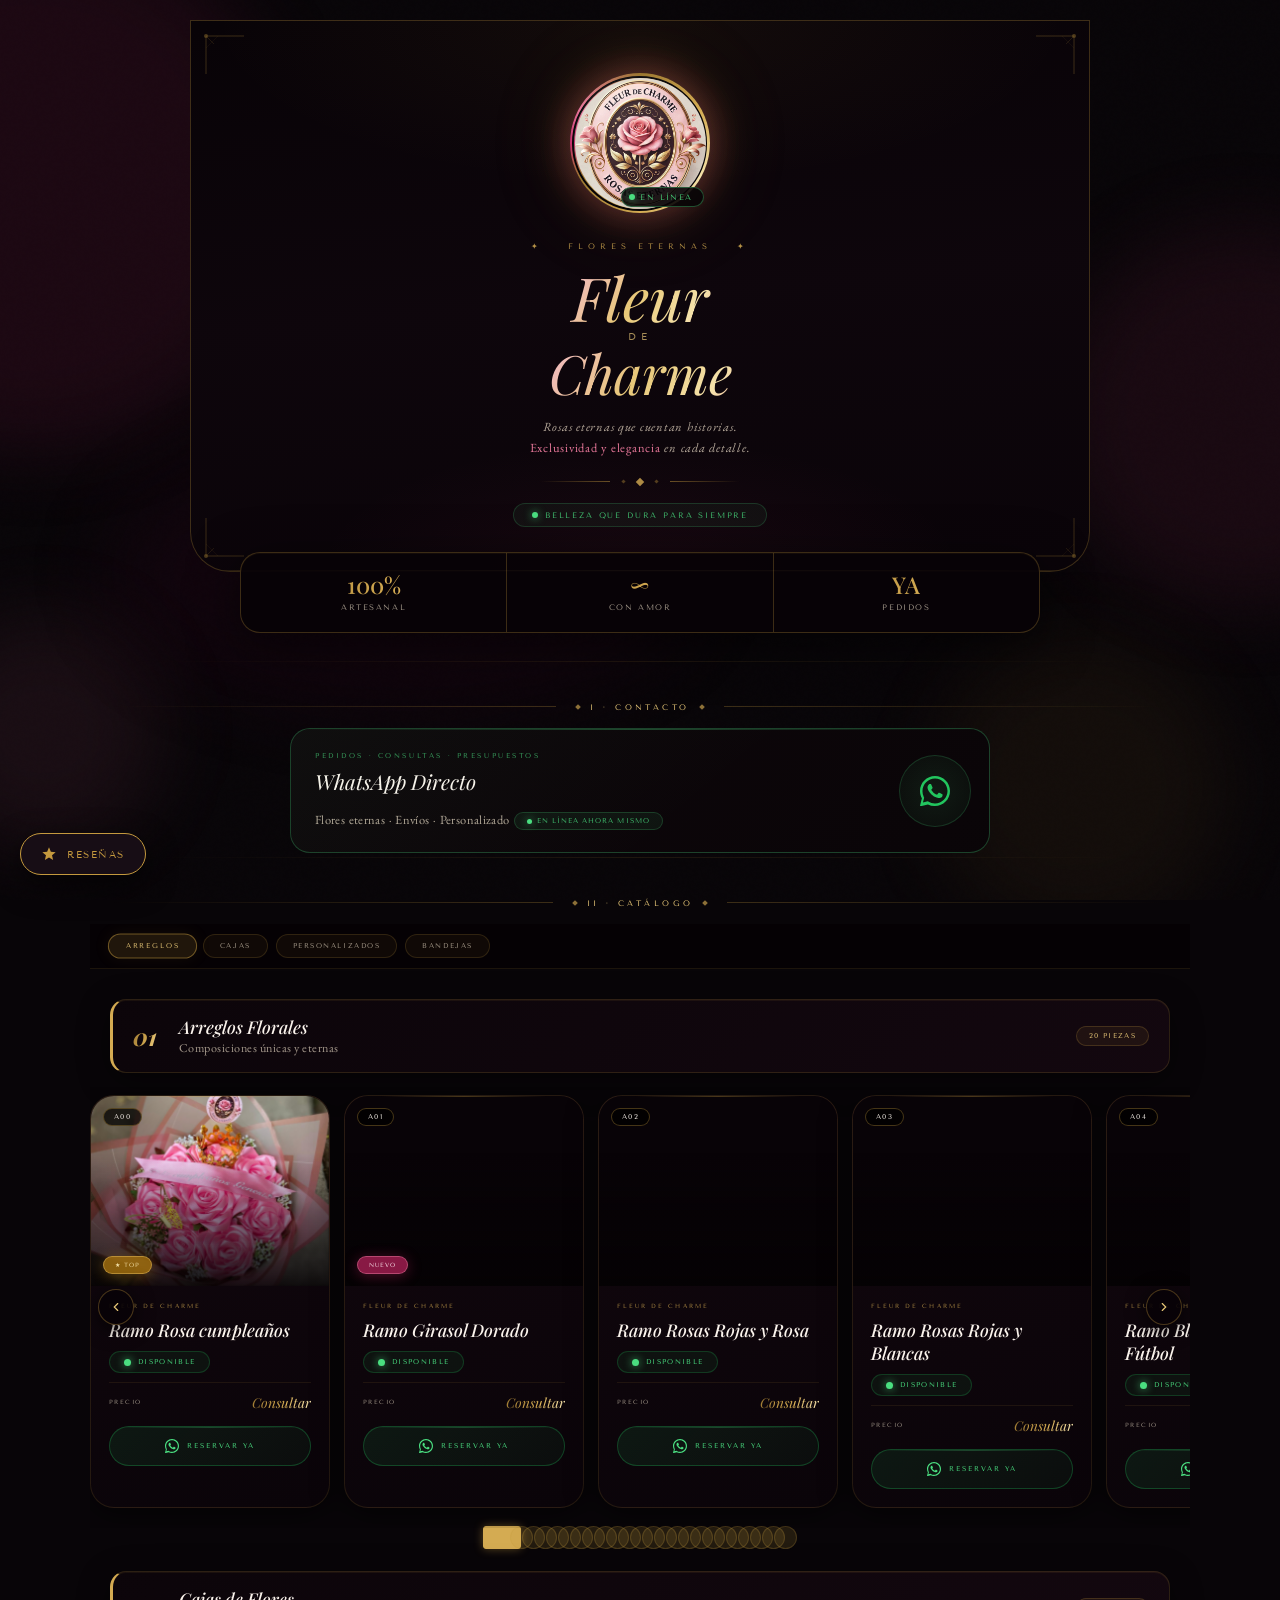
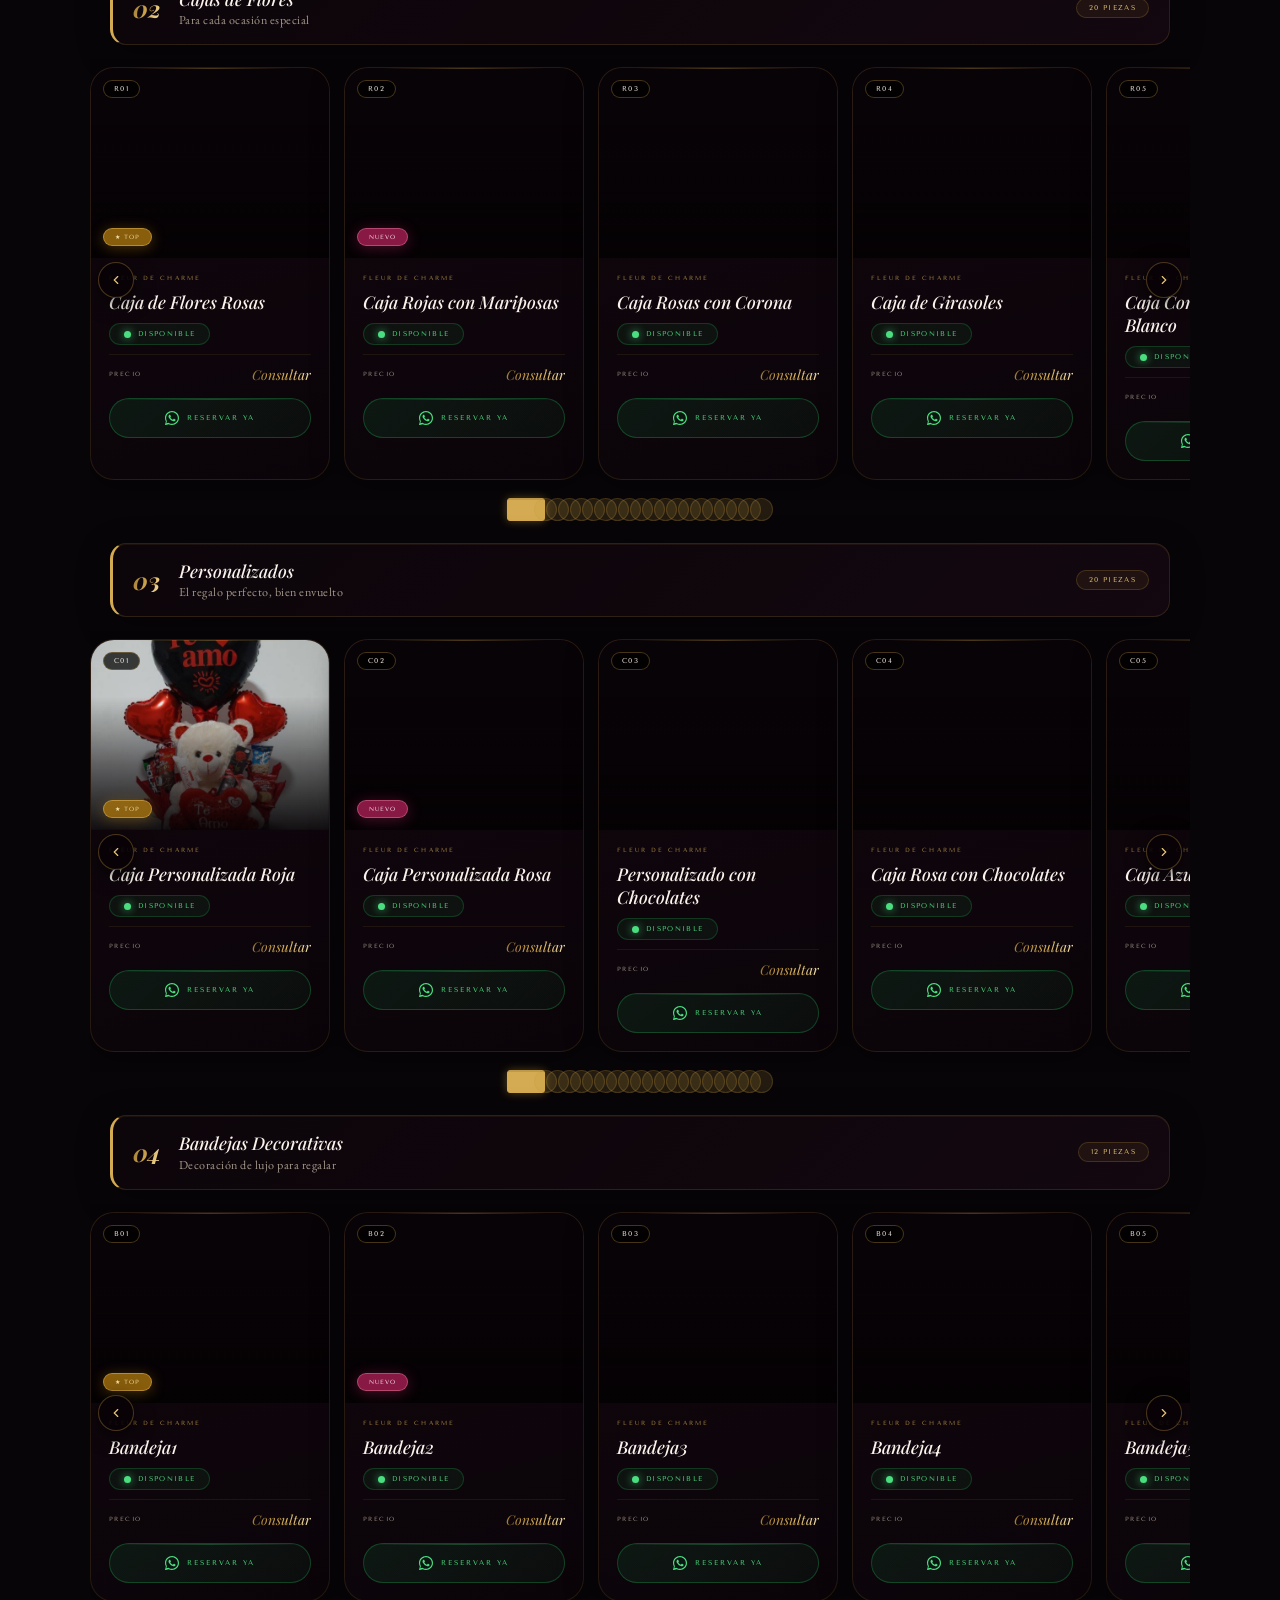
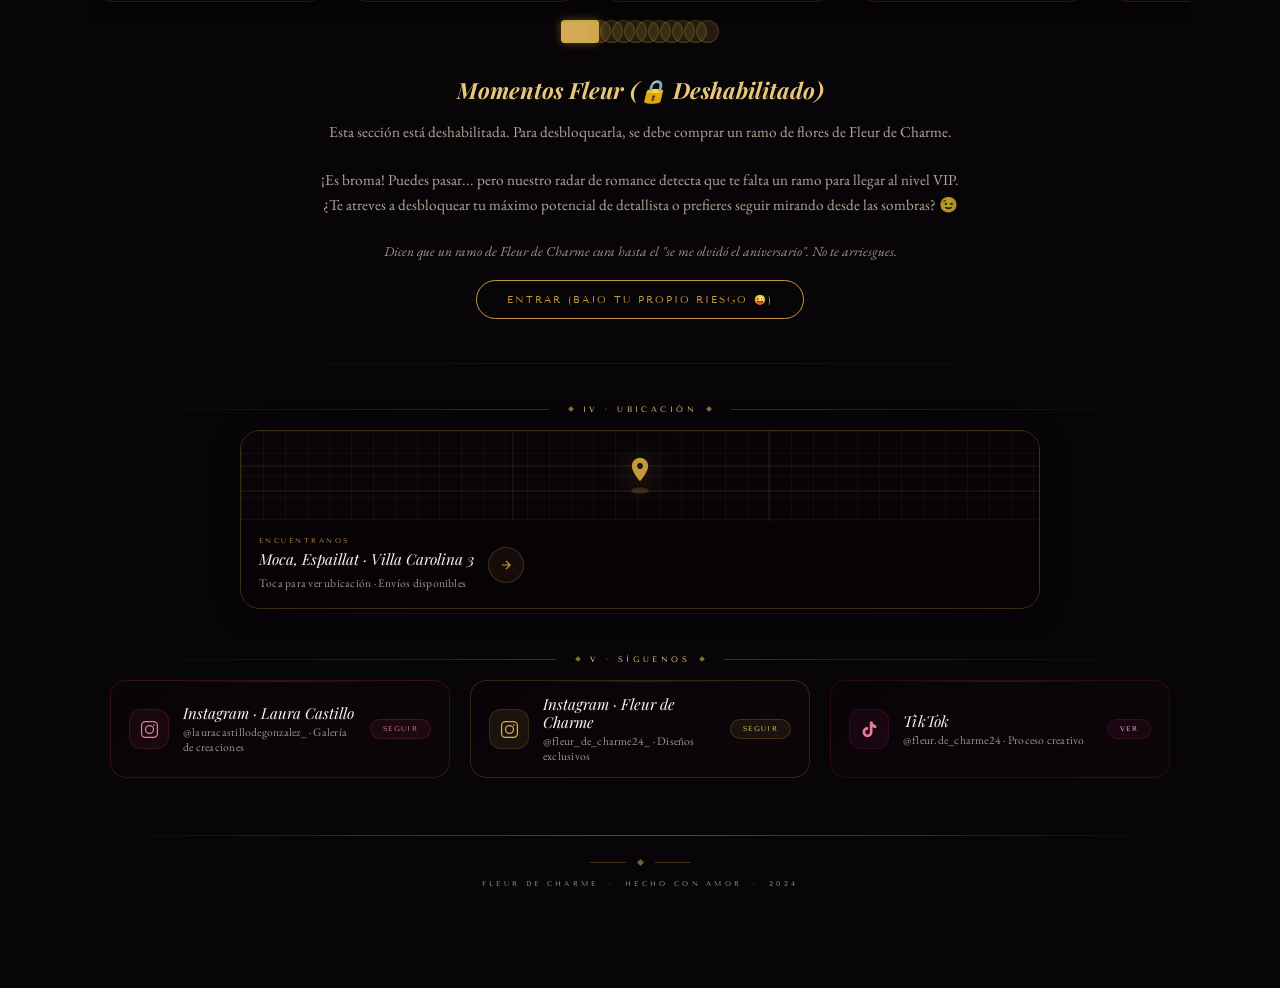
==== commit d181a5c7: "Add files via upload" ====
--- a/index.html
+++ b/index.html
@@ -16,7 +16,13 @@
 <!-- Google Search Console verification meta tag -->
 <meta name="google-site-verification" content="4a5427c9e3063ad1"/>
 <meta property="og:description" content="Rosas eternas que cuentan historias. Exclusividad y elegancia en cada detalle."/>
+<meta property="og:url" content="https://fleurde-charme.vercel.app/"/>
+<meta property="og:site_name" content="Fleur de Charme"/>
 <meta property="og:type" content="website"/>
+<meta name="twitter:card" content="summary_large_image"/>
+<meta name="twitter:title" content="Fleur de Charme · Flores Eternas"/>
+<meta name="twitter:description" content="Rosas eternas que cuentan historias. Exclusividad y elegancia en cada detalle."/>
+<meta name="twitter:image" content="https://fleurde-charme.vercel.app/logo1.webp"/>
 <link href="https://fonts.googleapis.com/css2?family=Playfair+Display:ital,wght@0,400;0,500;0,700;0,900;1,400;1,700&family=Cormorant+Garamond:ital,wght@0,300;0,400;0,500;1,300;1,400&family=Tenor+Sans&family=EB+Garamond:ital,wght@0,400;0,500;1,400&display=swap" rel="stylesheet"/>
 <style>
 *,*::before,*::after{margin:0;padding:0;box-sizing:border-box}
@@ -1853,6 +1859,13 @@
     }
   });
 }
+
+/* ─── Inicialización Crítica ─── */
+window.addEventListener('DOMContentLoaded', () => {
+  initScrollAnimations();
+  initCatalogPulse();
+});
+
 /* ─── Page Transitions ─── */
 document.querySelectorAll('a').forEach(link => {
   link.addEventListener('click', e => {
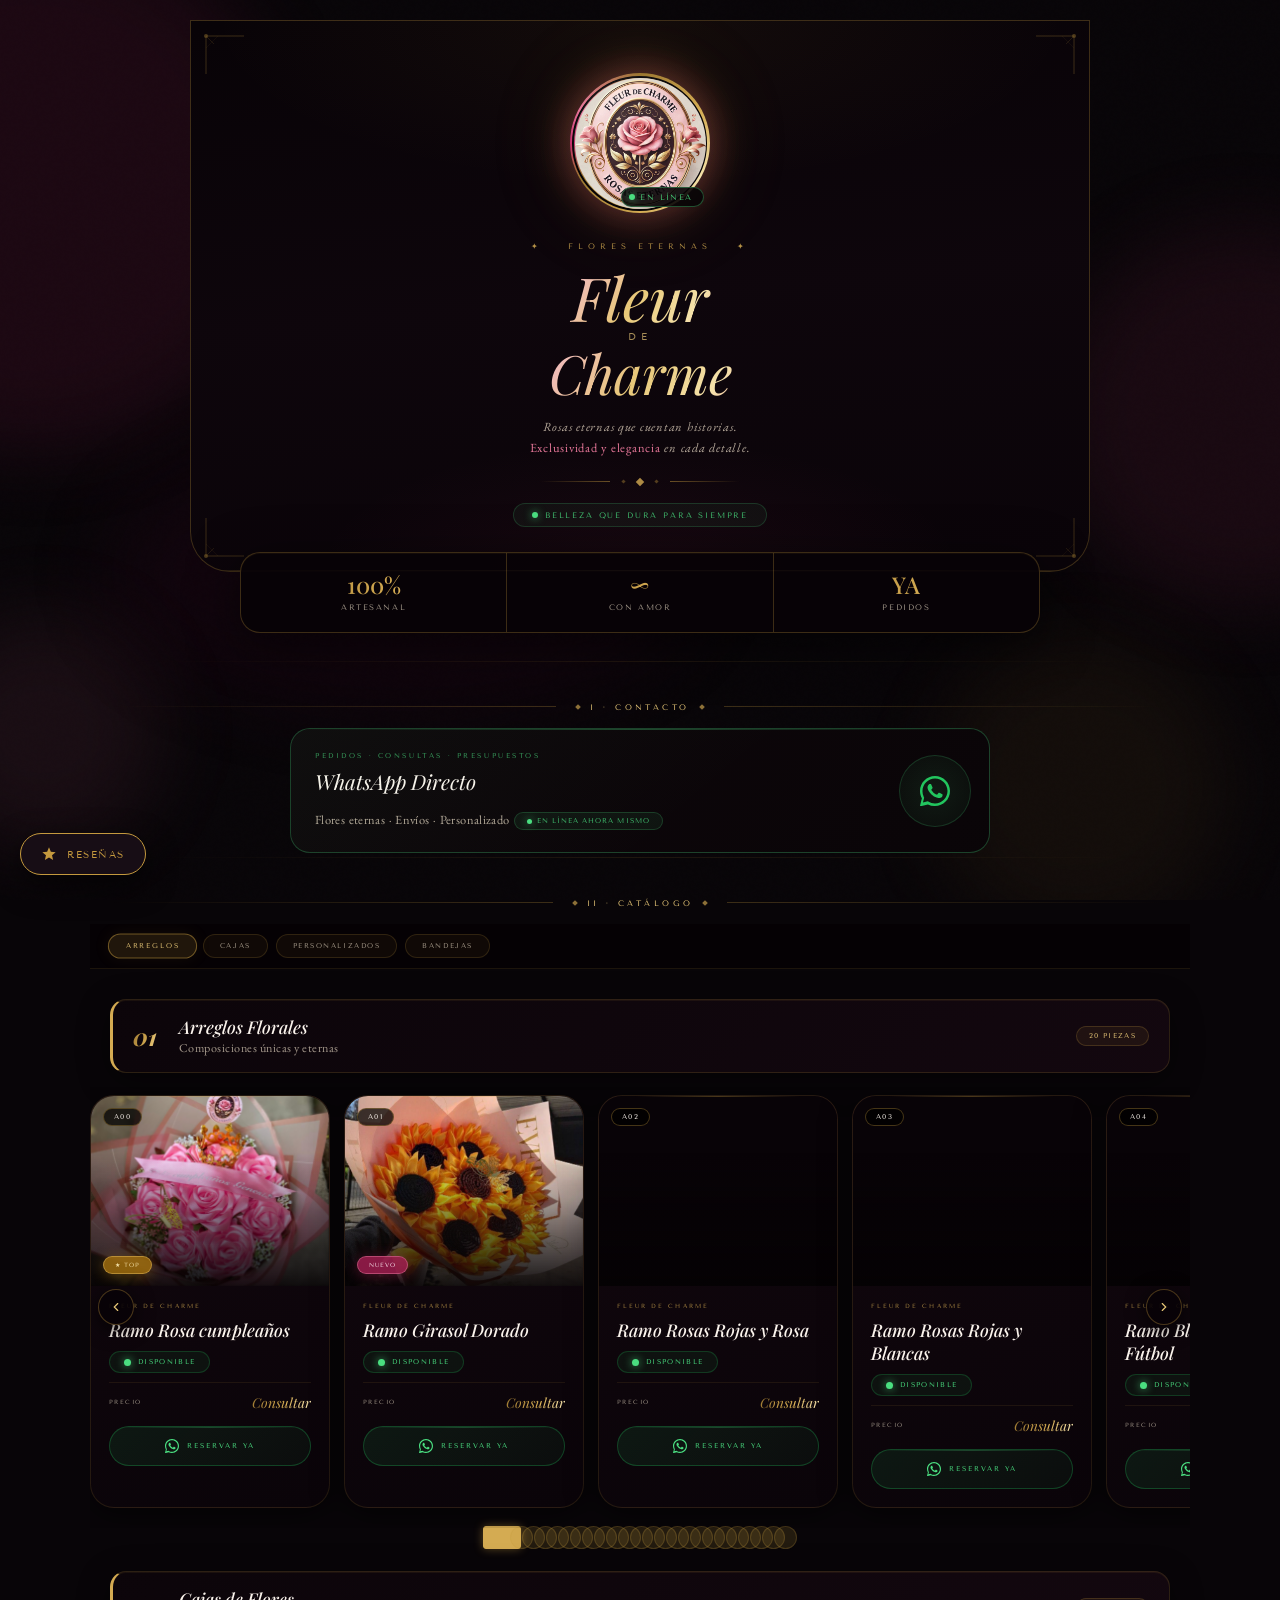
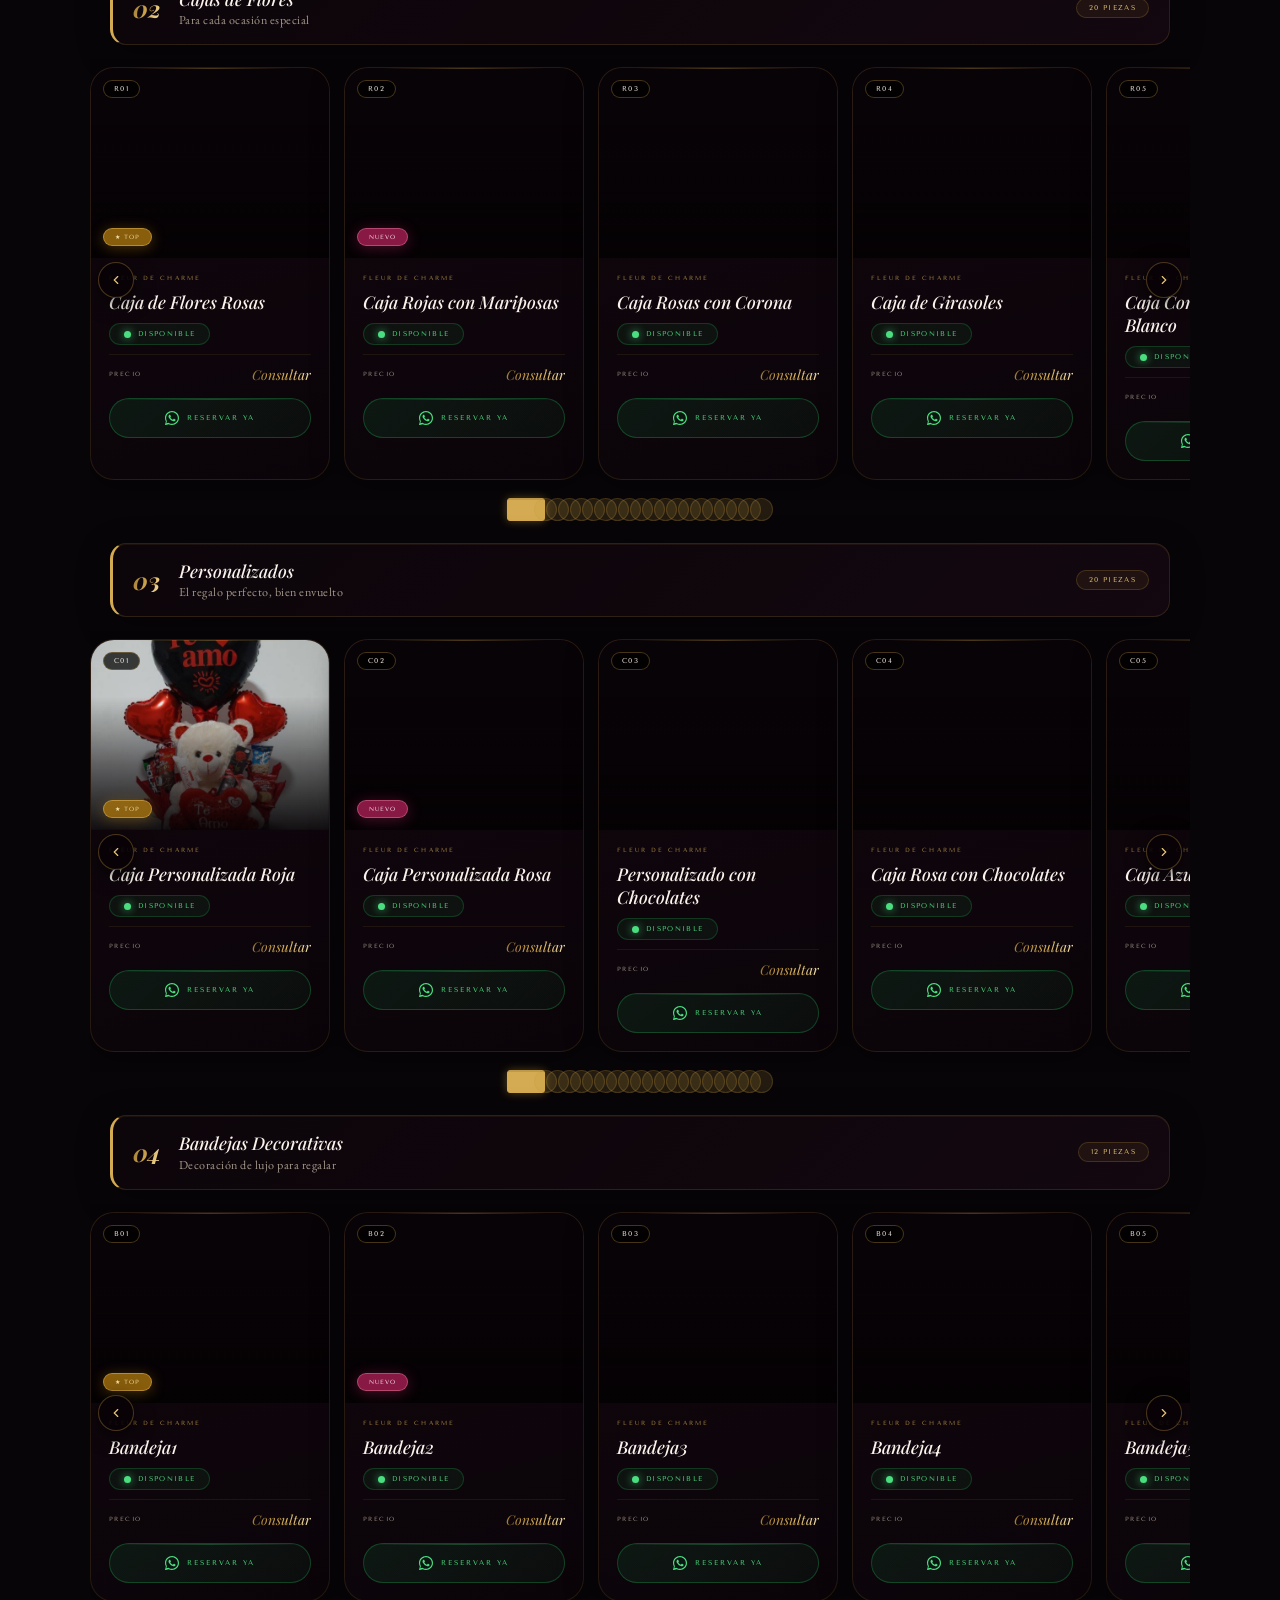
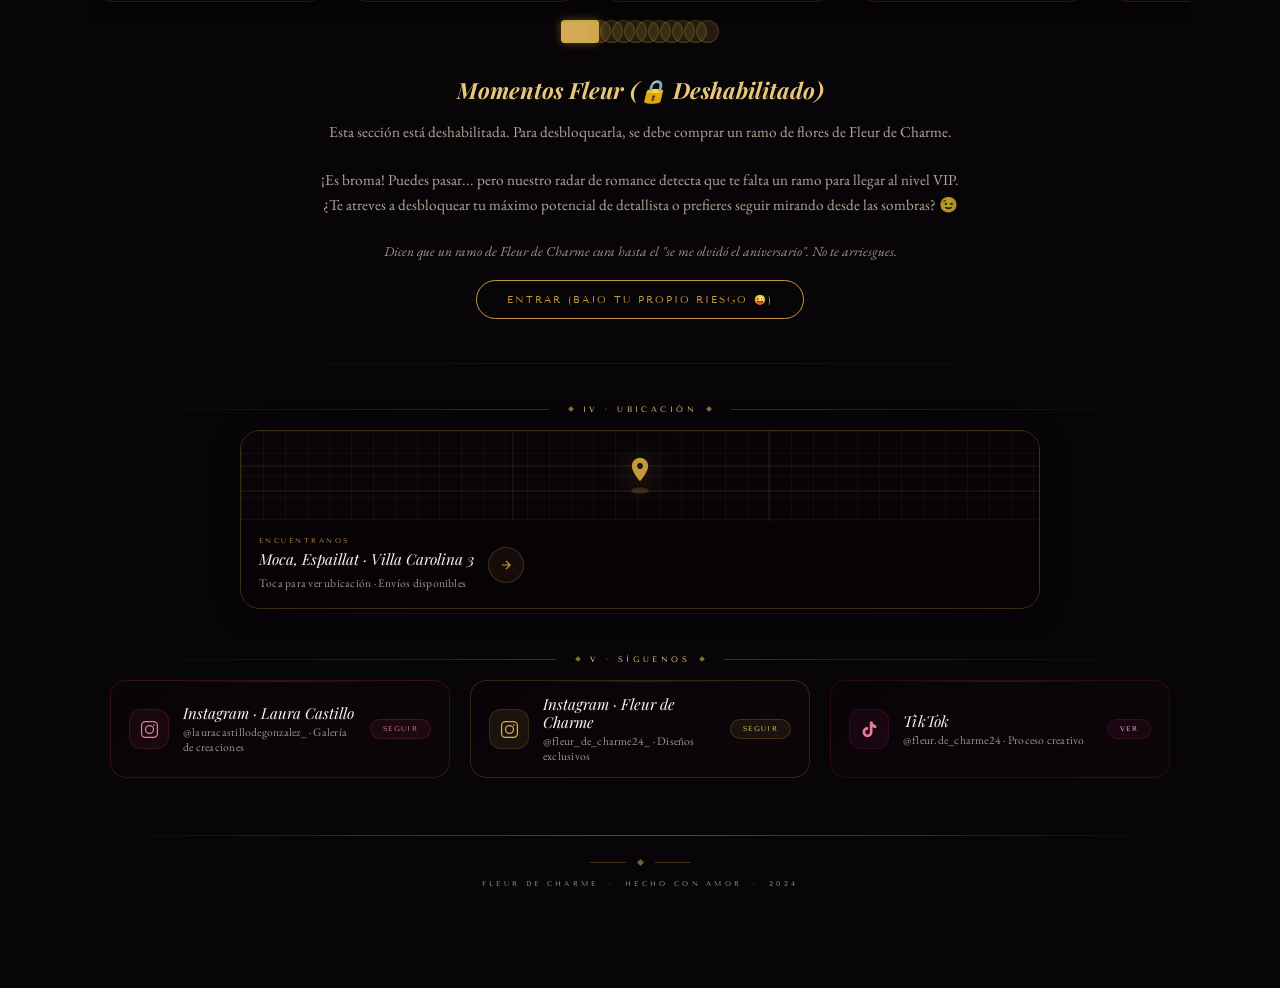
==== commit c62e3666: "Add files via upload" ====
--- a/index.html
+++ b/index.html
@@ -4,25 +4,52 @@
 <meta charset="UTF-8"/>
 <meta name="viewport" content="width=device-width, initial-scale=1.0, viewport-fit=cover"/>
 <link rel="icon" type="image/jpeg" href="logo1.ico">
-<title>Fleur de Charme · Flores Eternas</title>
+<title>Fleur de Charme Moca · Flores Eternas</title>
+<link rel="canonical" href="https://fleurde-charme.vercel.app/" />
 <meta property="og:image" content="https://fleurde-charme.vercel.app/logo1.webp"/>
-<meta name="description" content="Flores eternas y preservadas artesanales. Arreglos, cajas, personalizados y bandejas de lujo. Pedidos por WhatsApp · Moca, República Dominicana."/>
-<meta property="og:title" content="Fleur de Charme · Flores Eternas"/>
+<meta name="description" content="Especialistas en rosas eternas y arreglos florales artesanales en Moca. Regalos exclusivos y bandejas decorativas para momentos inolvidables."/>
+<meta property="og:title" content="Fleur de Charme Moca · Flores Eternas"/>
 <!-- SEO Meta Tags -->
 <meta name="keywords" content="flores eternas, rosas preservadas, bandejas decorativas, regalos, Moca, República Dominicana, arreglos florales, exclusividad, elegancia, regalos personalizados"/>
-<meta name="description" content="Especialistas en rosas eternas y arreglos florales artesanales en Moca. Regalos exclusivos y bandejas decorativas para momentos inolvidables.">
 <meta name="author" content="Fleur de Charme"/>
 <meta name="robots" content="index, follow"/>
 <!-- Google Search Console verification meta tag -->
 <meta name="google-site-verification" content="4a5427c9e3063ad1"/>
 <meta property="og:description" content="Rosas eternas que cuentan historias. Exclusividad y elegancia en cada detalle."/>
 <meta property="og:url" content="https://fleurde-charme.vercel.app/"/>
-<meta property="og:site_name" content="Fleur de Charme"/>
+<meta property="og:site_name" content="Fleur de Charme Moca"/>
 <meta property="og:type" content="website"/>
 <meta name="twitter:card" content="summary_large_image"/>
-<meta name="twitter:title" content="Fleur de Charme · Flores Eternas"/>
+<meta property="og:image:width" content="1200"/>
+<meta property="og:image:height" content="630"/>
+<meta name="twitter:title" content="Fleur de Charme Moca · Flores Eternas"/>
 <meta name="twitter:description" content="Rosas eternas que cuentan historias. Exclusividad y elegancia en cada detalle."/>
 <meta name="twitter:image" content="https://fleurde-charme.vercel.app/logo1.webp"/>
+
+<!-- Structured Data for Google Search & Images -->
+<script type="application/ld+json">
+{
+  "@context": "https://schema.org",
+  "@type": "LocalBusiness",
+  "name": "Fleur de Charme Moca",
+  "image": "https://fleurde-charme.vercel.app/logo1.webp",
+  "@id": "https://fleurde-charme.vercel.app/",
+  "url": "https://fleurde-charme.vercel.app/",
+  "telephone": "+18094245802",
+  "address": {
+    "@type": "PostalAddress",
+    "streetAddress": "Villa Carolina 3",
+    "addressLocality": "Moca",
+    "addressRegion": "Espaillat",
+    "addressCountry": "DO"
+  },
+  "sameAs": [
+    "https://www.instagram.com/lauracastillodegonzalez_/",
+    "https://www.instagram.com/fleur_de_charme24_/",
+    "https://www.tiktok.com/@fleur.de_charme24"
+  ]
+}
+</script>
 <link href="https://fonts.googleapis.com/css2?family=Playfair+Display:ital,wght@0,400;0,500;0,700;0,900;1,400;1,700&family=Cormorant+Garamond:ital,wght@0,300;0,400;0,500;1,300;1,400&family=Tenor+Sans&family=EB+Garamond:ital,wght@0,400;0,500;1,400&display=swap" rel="stylesheet"/>
 <style>
 *,*::before,*::after{margin:0;padding:0;box-sizing:border-box}
